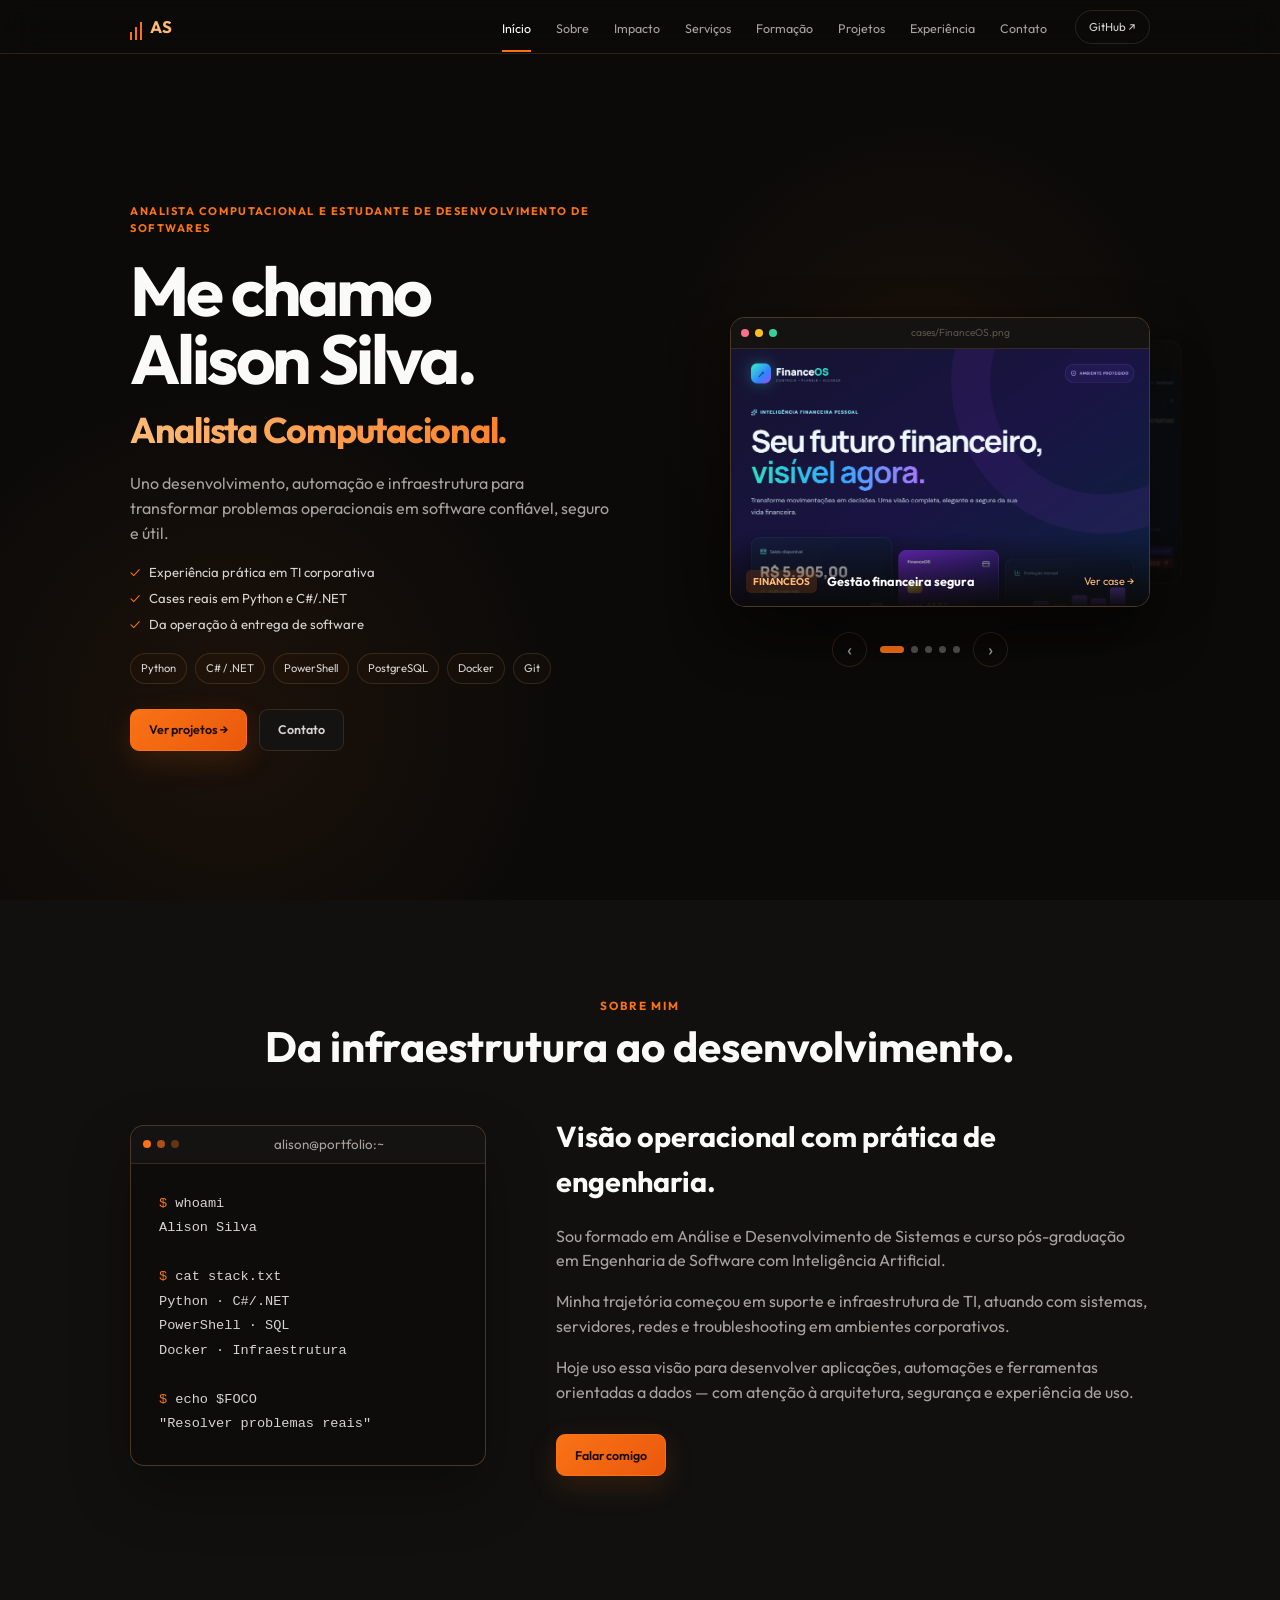
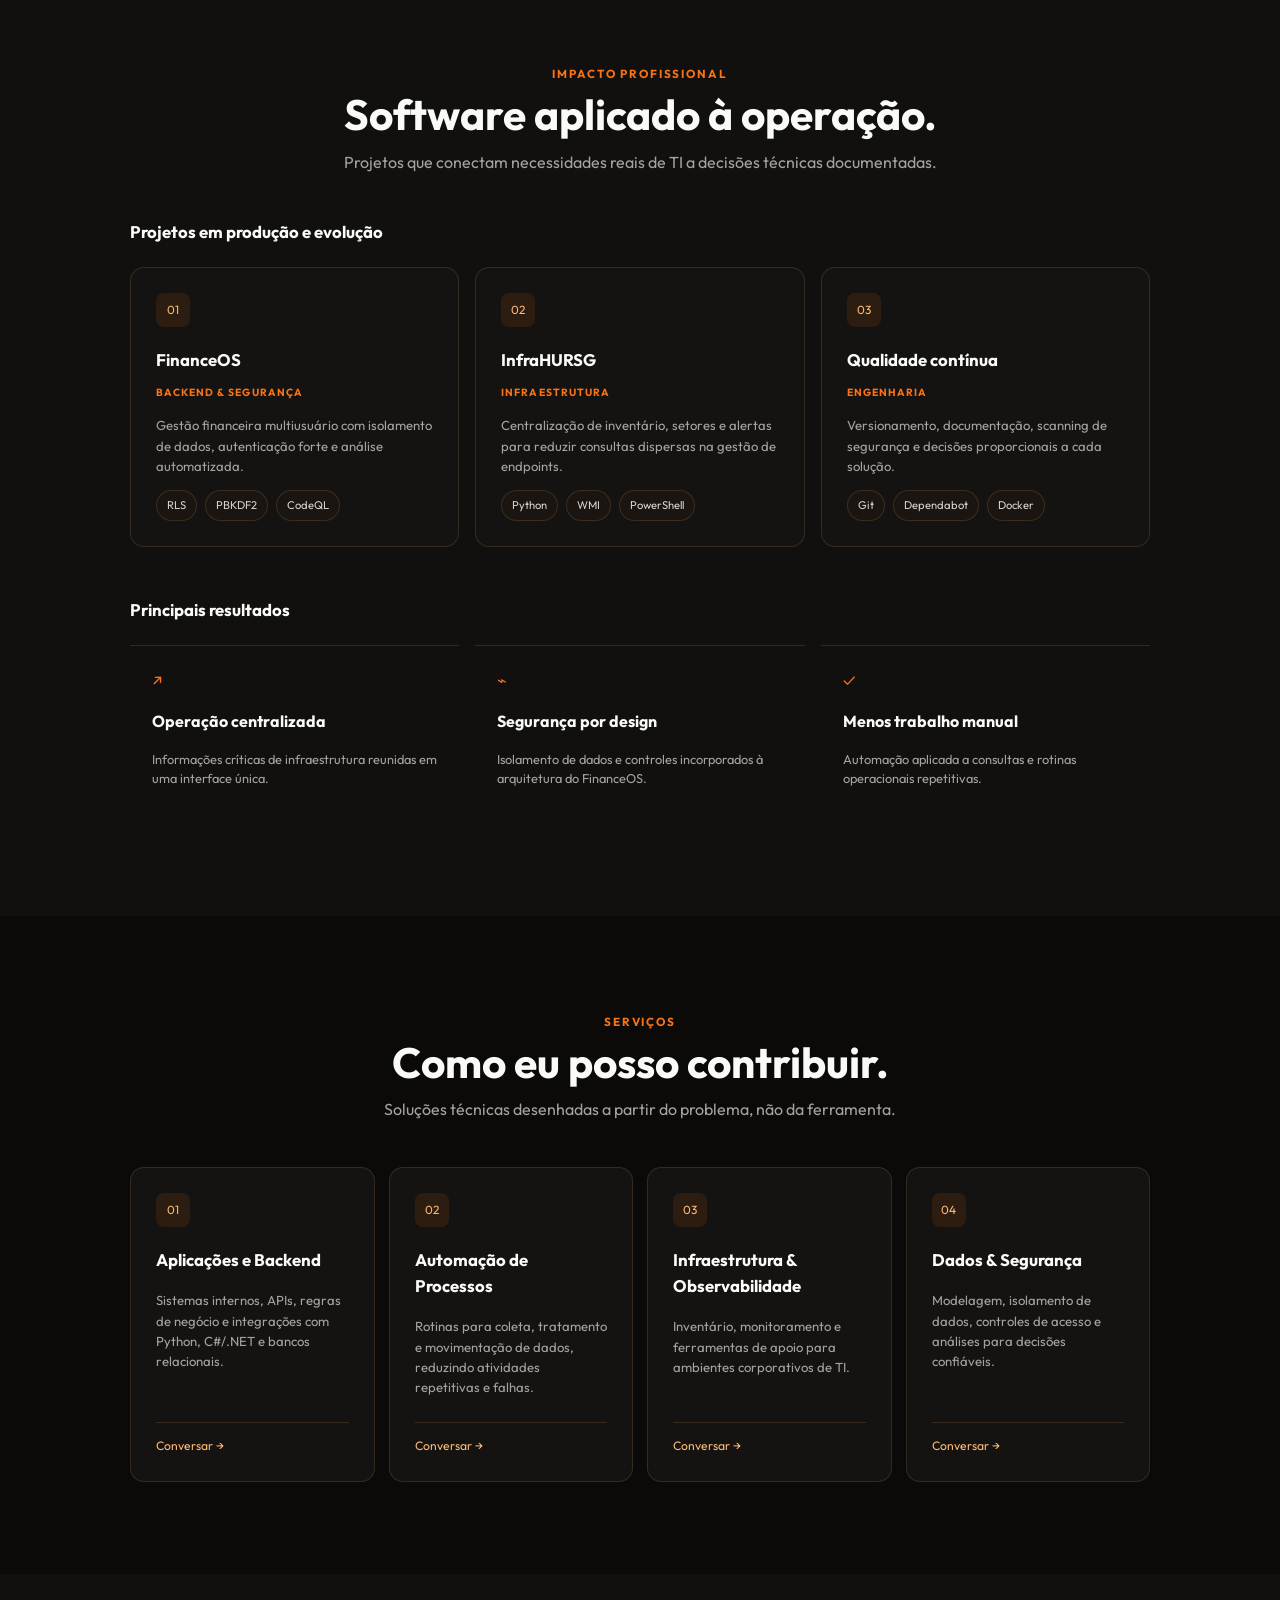
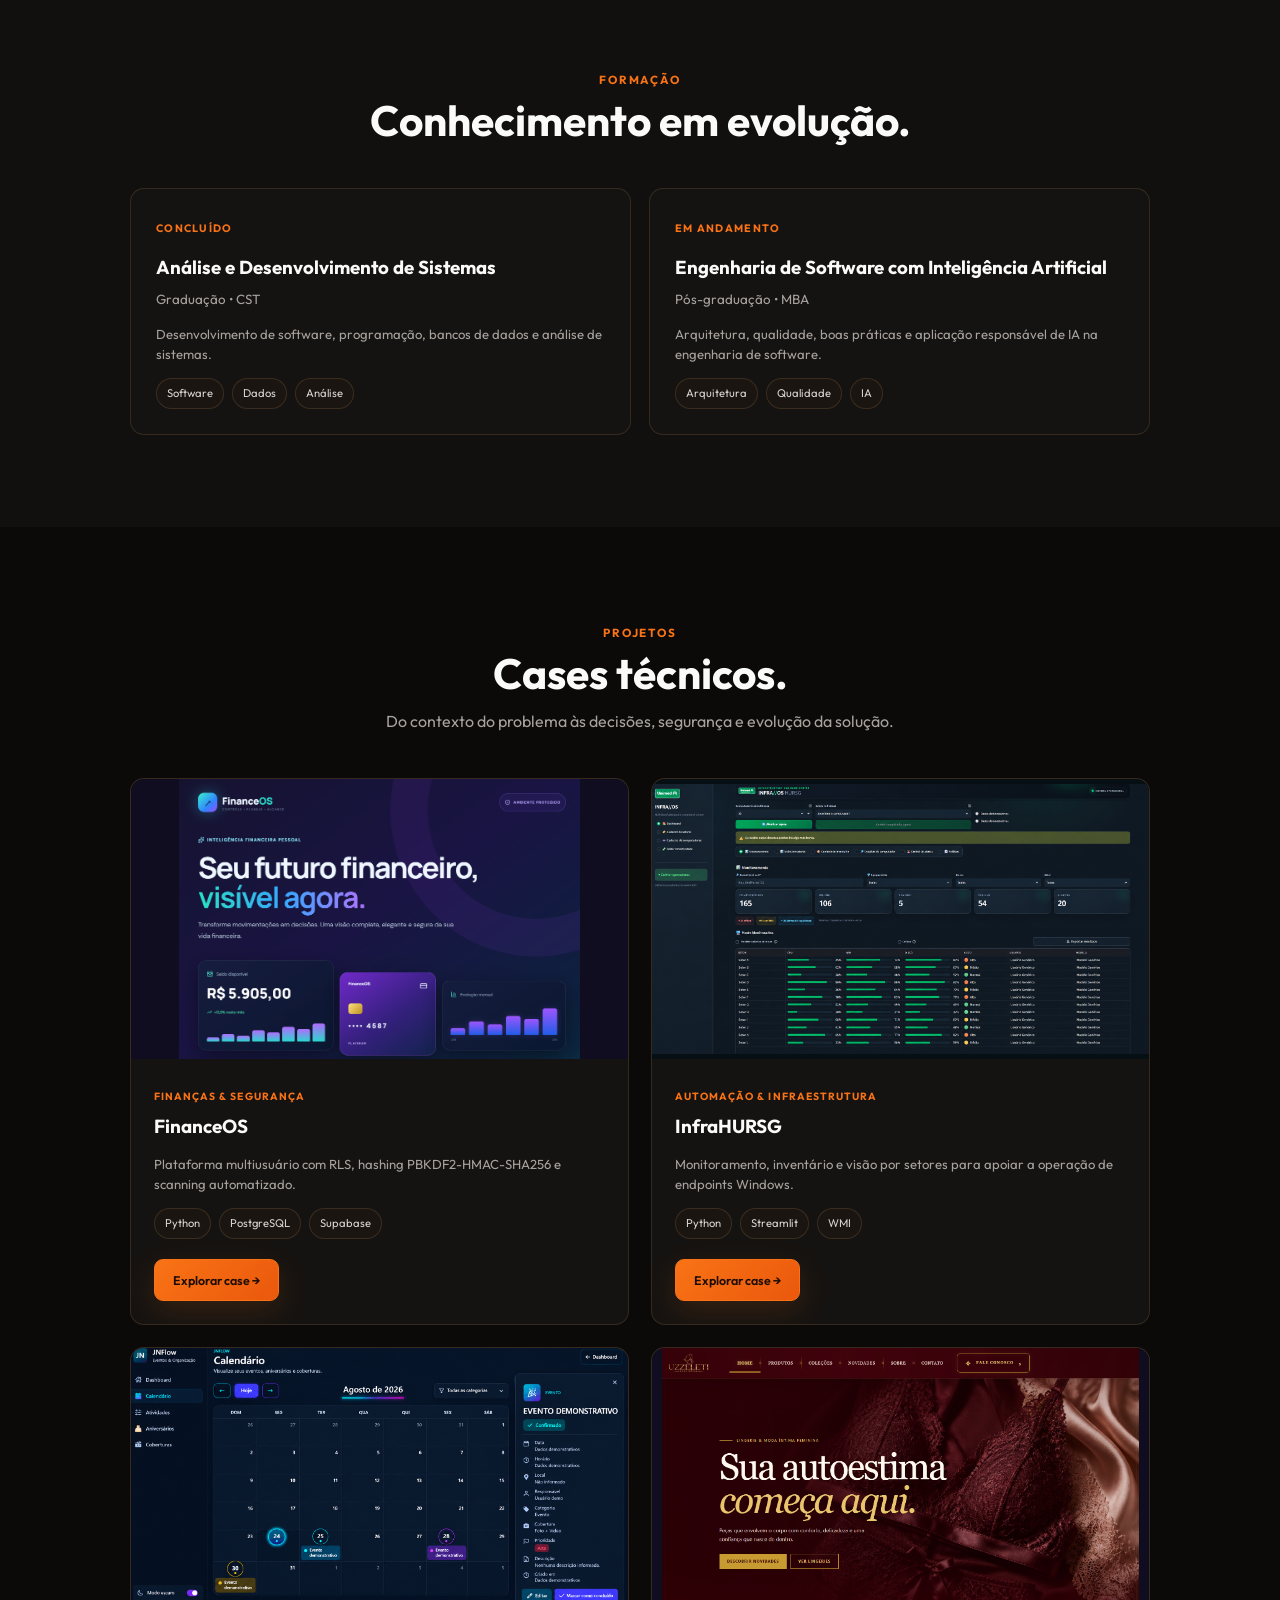
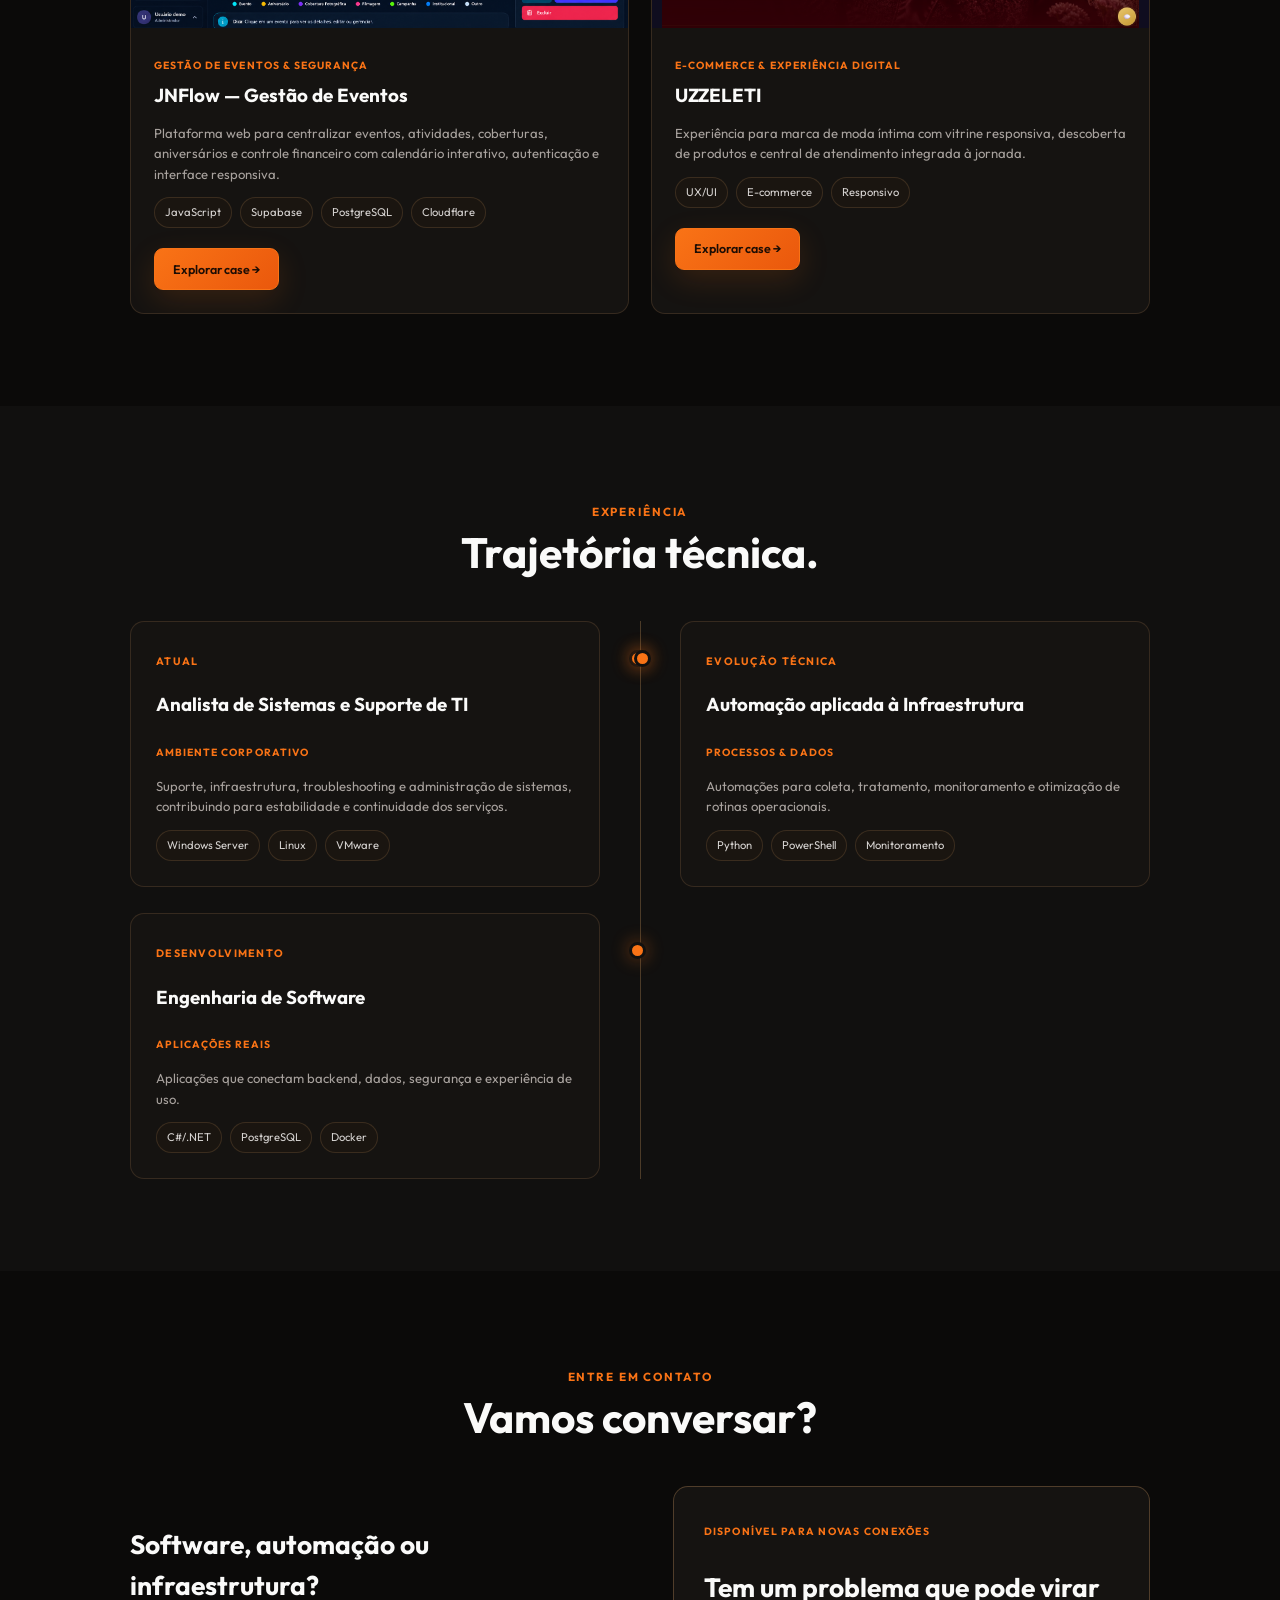
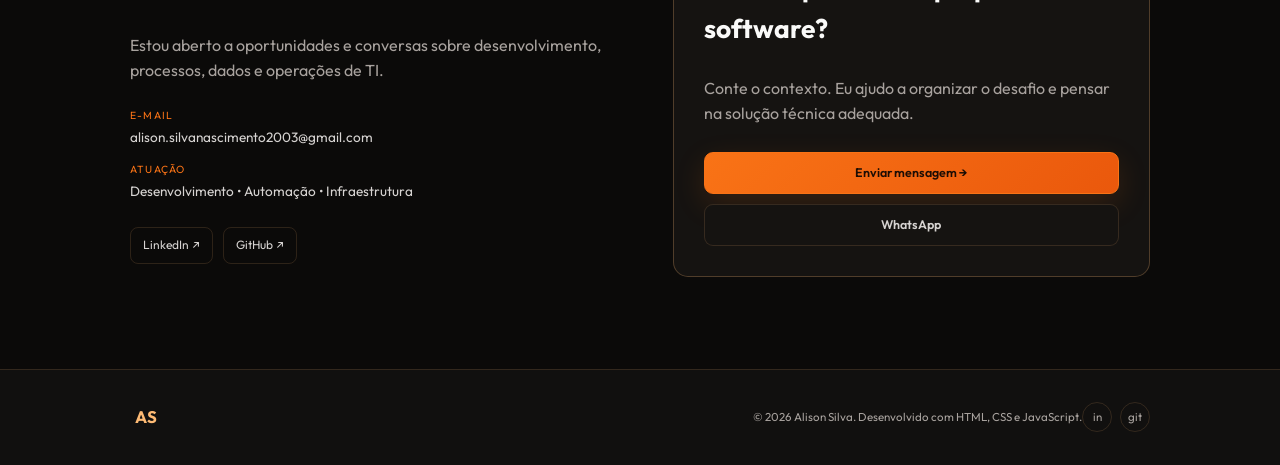
==== index.html @ 91bc93ad "Add compact mobile navigation menu" ====
<!DOCTYPE html><html lang="pt-BR"><head>
<meta charset="UTF-8"><meta name="viewport" content="width=device-width,initial-scale=1">
<title>Desenvolvedor Jr em evolução, automação e infraestrutura</title>
<meta name="description" content="Portfólio de Alison Silva: desenvolvimento com Python e C#/.NET, automação de infraestrutura, dados e segurança."><meta name="theme-color" content="#0b0a09">
<meta property="og:title" content="Desenvolvedor Jr em evolução, automação e infraestrutura"><meta property="og:description" content="Cases reais em software, automação, infraestrutura, dados e segurança."><meta property="og:type" content="website"><meta property="og:url" content="https://alison-silva-nascimento.github.io/Portifolio/">
<link rel="stylesheet" href="css/home.css?v=20260910c"></head><body>
<header class="site-header"><nav class="nav shell" aria-label="Navegação principal"><a class="brand" href="#inicio" aria-label="Início"><i></i><i></i><i></i><strong>AS</strong></a><ul class="nav-list" id="mobile-nav-menu"><li><a class="active" href="#inicio">Início</a></li><li><a href="#sobre">Sobre</a></li><li><a href="#impacto">Impacto</a></li><li><a href="#servicos">Serviços</a></li><li><a href="#formacao">Formação</a></li><li><a href="#projetos">Projetos</a></li><li><a href="#experiencia">Experiência</a></li><li><a href="#contato">Contato</a></li></ul><button class="mobile-menu-toggle" type="button" aria-label="Abrir menu" aria-expanded="false" aria-controls="mobile-nav-menu"><i></i><i></i></button><a class="nav-github" href="https://github.com/Alison-silva-nascimento" target="_blank" rel="noopener noreferrer">GitHub ↗</a></nav></header>
<main>
<section class="hero section" id="inicio"><div class="shell hero-grid"><div class="hero-copy reveal"><span class="eyebrow">ANALISTA COMPUTACIONAL E ESTUDANTE DE DESENVOLVIMENTO DE SOFTWARES</span><h1>Me chamo<br>Alison Silva.</h1><p class="hero-role"><span id="rotating-role">Analista Computacional.</span></p><p>Uno desenvolvimento, automação e infraestrutura para transformar problemas operacionais em software confiável, seguro e útil.</p><ul class="hero-facts"><li>Experiência prática em TI corporativa</li><li>Cases reais em Python e C#/.NET</li><li>Da operação à entrega de software</li></ul><div class="chips"><span>Python</span><span>C# / .NET</span><span>PowerShell</span><span>PostgreSQL</span><span>Docker</span><span>Git</span></div><div class="hero-actions"><a class="button primary" href="#projetos">Ver projetos →</a><a class="button secondary" href="#contato">Contato</a></div></div>
<div class="hero-carousel reveal" data-hero-carousel><div class="carousel-stack" aria-live="polite"><a class="showcase-card active" href="financeos.html" data-role="Analista Computacional."><span class="window-bar"><i></i><i></i><i></i><small>cases/FinanceOS.png</small></span><img src="assets/images/financeos-hero-20260825.png" alt="Dashboard do FinanceOS"><span class="showcase-caption"><b>FINANCEOS</b><strong>Gestão financeira segura</strong><em>Ver case →</em></span></a><a class="showcase-card" href="infraos.html" data-role="Automação e Infraestrutura." aria-hidden="true" tabindex="-1"><span class="window-bar"><i></i><i></i><i></i><small>cases/InfraHURSG.png</small></span><img class="infraos-overview-image" src="assets/images/infrahursg-sanitized.png" alt="Visão geral do InfraHURSG"><span class="showcase-caption"><b>INFRAHURSG</b><strong>Monitoramento e inventário</strong><em>Ver case →</em></span></a><a class="showcase-card" href="jnflow.html" data-role="Estudante de Desenvolvimento de Softwares." aria-hidden="true" tabindex="-1"><span class="window-bar"><i></i><i></i><i></i><small>cases/JNFlow.png</small></span><img class="jnflow-overview-image" src="assets/images/jnflow-calendar-sanitized.png" alt="Calendário demonstrativo e sanitizado do JNFlow"><span class="showcase-caption"><b>JNFLOW</b><strong>Gestão de eventos</strong><em>Ver case →</em></span></a><a class="showcase-card" href="uzzeleti.html" data-role="Experiência Digital." aria-hidden="true" tabindex="-1"><span class="window-bar"><i></i><i></i><i></i><small>cases/UZZELETI.png</small></span><img class="uzzeleti-overview-image" src="assets/images/uzzeleti-desktop.png" alt="Página inicial do UZZELETI"><span class="showcase-caption"><b>UZZELETI</b><strong>E-commerce e experiência de marca</strong><em>Ver case →</em></span></a><a class="showcase-card code-showcase" href="#servicos" data-role="Analista de Sistemas e Infraestrutura." aria-hidden="true" tabindex="-1"><span class="window-bar"><i></i><i></i><i></i><small>src/solucao.py</small></span><code><b>def</b> resolver(problema):<br>&nbsp;&nbsp;contexto = entender(problema)<br>&nbsp;&nbsp;solucao = construir(contexto)<br>&nbsp;&nbsp;<b>return</b> validar(solucao)</code><span class="showcase-caption"><b>MÉTODO</b><strong>Operação → Software</strong><em>Conhecer →</em></span></a></div><div class="carousel-controls"><button class="carousel-prev" type="button" aria-label="Destaque anterior">‹</button><div class="carousel-dots"><button class="active" type="button" aria-label="Mostrar FinanceOS" aria-current="true"></button><button type="button" aria-label="Mostrar InfraHURSG" aria-current="false"></button><button type="button" aria-label="Mostrar JNFlow" aria-current="false"></button><button type="button" aria-label="Mostrar UZZELETI" aria-current="false"></button><button type="button" aria-label="Mostrar método" aria-current="false"></button></div><button class="carousel-next" type="button" aria-label="Próximo destaque">›</button></div></div></div></section>

<section class="section alt" id="sobre"><div class="shell"><header class="section-title"><span>SOBRE MIM</span><h2>Da infraestrutura ao desenvolvimento.</h2></header><div class="about-grid"><div class="profile-terminal reveal"><div class="terminal-top"><i></i><i></i><i></i><small>alison@portfolio:~</small></div><pre><span>$</span> whoami
Alison Silva

<span>$</span> cat stack.txt
Python · C#/.NET
PowerShell · SQL
Docker · Infraestrutura

<span>$</span> echo $FOCO
"Resolver problemas reais"</pre></div><div class="about-copy reveal"><h3>Visão operacional com prática de engenharia.</h3><p>Sou formado em Análise e Desenvolvimento de Sistemas e curso pós-graduação em Engenharia de Software com Inteligência Artificial.</p><p>Minha trajetória começou em suporte e infraestrutura de TI, atuando com sistemas, servidores, redes e troubleshooting em ambientes corporativos.</p><p>Hoje uso essa visão para desenvolver aplicações, automações e ferramentas orientadas a dados — com atenção à arquitetura, segurança e experiência de uso.</p><a class="button primary" href="mailto:alison.silvanascimento2003@gmail.com">Falar comigo</a></div></div></div></section>

<section class="section impact" id="impacto"><div class="shell"><header class="section-title"><span>IMPACTO PROFISSIONAL</span><h2>Software aplicado à operação.</h2><p>Projetos que conectam necessidades reais de TI a decisões técnicas documentadas.</p></header><h3 class="subheading">Projetos em produção e evolução</h3><div class="impact-grid"><article class="impact-card reveal"><i>01</i><h3>FinanceOS</h3><b>BACKEND &amp; SEGURANÇA</b><p>Gestão financeira multiusuário com isolamento de dados, autenticação forte e análise automatizada.</p><div class="chips"><span>RLS</span><span>PBKDF2</span><span>CodeQL</span></div></article><article class="impact-card reveal"><i>02</i><h3>InfraHURSG</h3><b>INFRAESTRUTURA</b><p>Centralização de inventário, setores e alertas para reduzir consultas dispersas na gestão de endpoints.</p><div class="chips"><span>Python</span><span>WMI</span><span>PowerShell</span></div></article><article class="impact-card reveal"><i>03</i><h3>Qualidade contínua</h3><b>ENGENHARIA</b><p>Versionamento, documentação, scanning de segurança e decisões proporcionais a cada solução.</p><div class="chips"><span>Git</span><span>Dependabot</span><span>Docker</span></div></article></div><h3 class="subheading results-title">Principais resultados</h3><div class="results-grid"><article><i>↗</i><h3>Operação centralizada</h3><p>Informações críticas de infraestrutura reunidas em uma interface única.</p></article><article><i>⌁</i><h3>Segurança por design</h3><p>Isolamento de dados e controles incorporados à arquitetura do FinanceOS.</p></article><article><i>✓</i><h3>Menos trabalho manual</h3><p>Automação aplicada a consultas e rotinas operacionais repetitivas.</p></article></div></div></section>

<section class="section" id="servicos"><div class="shell"><header class="section-title"><span>SERVIÇOS</span><h2>Como eu posso contribuir.</h2><p>Soluções técnicas desenhadas a partir do problema, não da ferramenta.</p></header><div class="services-grid"><article class="service-card reveal"><i>01</i><h3>Aplicações e Backend</h3><p>Sistemas internos, APIs, regras de negócio e integrações com Python, C#/.NET e bancos relacionais.</p><a href="#contato">Conversar →</a></article><article class="service-card reveal"><i>02</i><h3>Automação de Processos</h3><p>Rotinas para coleta, tratamento e movimentação de dados, reduzindo atividades repetitivas e falhas.</p><a href="#contato">Conversar →</a></article><article class="service-card reveal"><i>03</i><h3>Infraestrutura &amp; Observabilidade</h3><p>Inventário, monitoramento e ferramentas de apoio para ambientes corporativos de TI.</p><a href="#contato">Conversar →</a></article><article class="service-card reveal"><i>04</i><h3>Dados &amp; Segurança</h3><p>Modelagem, isolamento de dados, controles de acesso e análises para decisões confiáveis.</p><a href="#contato">Conversar →</a></article></div></div></section>

<section class="section alt" id="formacao"><div class="shell"><header class="section-title"><span>FORMAÇÃO</span><h2>Conhecimento em evolução.</h2></header><div class="education-grid"><article class="education-card reveal"><span>CONCLUÍDO</span><h3>Análise e Desenvolvimento de Sistemas</h3><small>Graduação • CST</small><p>Desenvolvimento de software, programação, bancos de dados e análise de sistemas.</p><div class="chips"><span>Software</span><span>Dados</span><span>Análise</span></div></article><article class="education-card reveal"><span>EM ANDAMENTO</span><h3>Engenharia de Software com Inteligência Artificial</h3><small>Pós-graduação • MBA</small><p>Arquitetura, qualidade, boas práticas e aplicação responsável de IA na engenharia de software.</p><div class="chips"><span>Arquitetura</span><span>Qualidade</span><span>IA</span></div></article></div></div></section>

<section class="section" id="projetos"><div class="shell"><header class="section-title"><span>PROJETOS</span><h2>Cases técnicos.</h2><p>Do contexto do problema às decisões, segurança e evolução da solução.</p></header><div class="projects-grid"><article class="project-card reveal"><a href="financeos.html"><img src="assets/images/financeos-hero-20260825.png" alt="Dashboard do FinanceOS"></a><div><b>FINANÇAS &amp; SEGURANÇA</b><h3>FinanceOS</h3><p>Plataforma multiusuário com RLS, hashing PBKDF2-HMAC-SHA256 e scanning automatizado.</p><div class="chips"><span>Python</span><span>PostgreSQL</span><span>Supabase</span></div><a class="button primary" href="financeos.html">Explorar case →</a></div></article><article class="project-card reveal"><a href="infraos.html"><img class="infraos-overview-image" src="assets/images/infrahursg-sanitized.png" alt="Visão geral do InfraHURSG"></a><div><b>AUTOMAÇÃO &amp; INFRAESTRUTURA</b><h3>InfraHURSG</h3><p>Monitoramento, inventário e visão por setores para apoiar a operação de endpoints Windows.</p><div class="chips"><span>Python</span><span>Streamlit</span><span>WMI</span></div><a class="button primary" href="infraos.html">Explorar case →</a></div></article><article class="project-card project-card-featured reveal"><a href="jnflow.html"><img src="assets/images/jnflow-calendar-sanitized.png" alt="Calendário demonstrativo e sanitizado do JNFlow"></a><div><b>GESTÃO DE EVENTOS &amp; SEGURANÇA</b><h3>JNFlow — Gestão de Eventos</h3><p>Plataforma web para centralizar eventos, atividades, coberturas, aniversários e controle financeiro com calendário interativo, autenticação e interface responsiva.</p><div class="chips"><span>JavaScript</span><span>Supabase</span><span>PostgreSQL</span><span>Cloudflare</span></div><a class="button primary" href="jnflow.html">Explorar case →</a></div></article><article class="project-card reveal"><a href="uzzeleti.html"><img class="uzzeleti-overview-image" src="assets/images/uzzeleti-desktop.png" alt="Página inicial do UZZELETI"></a><div><b>E-COMMERCE &amp; EXPERIÊNCIA DIGITAL</b><h3>UZZELETI</h3><p>Experiência para marca de moda íntima com vitrine responsiva, descoberta de produtos e central de atendimento integrada à jornada.</p><div class="chips"><span>UX/UI</span><span>E-commerce</span><span>Responsivo</span></div><a class="button primary" href="uzzeleti.html">Explorar case →</a></div></article></div></div></section>

<section class="section alt" id="experiencia"><div class="shell"><header class="section-title"><span>EXPERIÊNCIA</span><h2>Trajetória técnica.</h2></header><div class="timeline"><article class="timeline-card reveal"><span>ATUAL</span><h3>Analista de Sistemas e Suporte de TI</h3><b>AMBIENTE CORPORATIVO</b><p>Suporte, infraestrutura, troubleshooting e administração de sistemas, contribuindo para estabilidade e continuidade dos serviços.</p><div class="chips"><span>Windows Server</span><span>Linux</span><span>VMware</span></div></article><article class="timeline-card reveal"><span>EVOLUÇÃO TÉCNICA</span><h3>Automação aplicada à Infraestrutura</h3><b>PROCESSOS &amp; DADOS</b><p>Automações para coleta, tratamento, monitoramento e otimização de rotinas operacionais.</p><div class="chips"><span>Python</span><span>PowerShell</span><span>Monitoramento</span></div></article><article class="timeline-card reveal"><span>DESENVOLVIMENTO</span><h3>Engenharia de Software</h3><b>APLICAÇÕES REAIS</b><p>Aplicações que conectam backend, dados, segurança e experiência de uso.</p><div class="chips"><span>C#/.NET</span><span>PostgreSQL</span><span>Docker</span></div></article></div></div></section>

<section class="section contact" id="contato"><div class="shell"><header class="section-title"><span>ENTRE EM CONTATO</span><h2>Vamos conversar?</h2></header><div class="contact-grid"><div class="contact-copy reveal"><h3>Software, automação ou infraestrutura?</h3><p>Estou aberto a oportunidades e conversas sobre desenvolvimento, processos, dados e operações de TI.</p><dl><dt>E-MAIL</dt><dd>alison.silvanascimento2003@gmail.com</dd><dt>ATUAÇÃO</dt><dd>Desenvolvimento • Automação • Infraestrutura</dd></dl><div class="contact-social"><a href="https://www.linkedin.com/in/alison-s-nascimentoti/" target="_blank" rel="noopener noreferrer">LinkedIn ↗</a><a href="https://github.com/Alison-silva-nascimento" target="_blank" rel="noopener noreferrer">GitHub ↗</a></div></div><div class="contact-panel reveal"><span>DISPONÍVEL PARA NOVAS CONEXÕES</span><h3>Tem um problema que pode virar software?</h3><p>Conte o contexto. Eu ajudo a organizar o desafio e pensar na solução técnica adequada.</p><a class="button primary wide" href="mailto:alison.silvanascimento2003@gmail.com?subject=Contato pelo portfólio">Enviar mensagem →</a><a class="button secondary wide" href="https://wa.me/5564992834474" target="_blank" rel="noopener noreferrer">WhatsApp</a></div></div></div></section>
</main><footer><div class="shell footer-inner"><a class="brand" href="#inicio"><strong>AS</strong></a><p>© 2026 Alison Silva. Desenvolvido com HTML, CSS e JavaScript.</p><div><a href="https://www.linkedin.com/in/alison-s-nascimentoti/">in</a><a href="https://github.com/Alison-silva-nascimento">git</a></div></div></footer><script src="jsmain.js?v=20260825b" defer></script></body></html>
---- css/home.css ----
@import url('https://fonts.googleapis.com/css2?family=Outfit:wght@400;500;600;700;800&display=swap');
:root{--bg:#0b0a09;--alt:#11100f;--panel:#151311;--panel2:#1b1714;--text:#fafaf9;--muted:#a8a29e;--soft:#d6d3d1;--orange:#f97316;--orange2:#fdba74;--line:rgba(253,186,116,.14);--line2:rgba(253,186,116,.25)}*{box-sizing:border-box}html{scroll-behavior:smooth;scroll-padding-top:70px}body{margin:0;background:var(--bg);color:var(--text);font-family:Outfit,system-ui,sans-serif;line-height:1.55}a{color:inherit;text-decoration:none}button{font:inherit}.shell{width:min(1020px,calc(100% - 40px));margin:auto}.site-header{position:sticky;z-index:50;top:0;height:54px;border-bottom:1px solid var(--line);background:rgba(11,10,9,.9);backdrop-filter:blur(16px)}.nav{display:flex;height:54px;align-items:center;gap:28px}.brand{display:flex;align-items:end;gap:3px;margin-right:auto}.brand i{display:block;width:2px;background:var(--orange)}.brand i:nth-child(1){height:8px}.brand i:nth-child(2){height:13px}.brand i:nth-child(3){height:18px}.brand strong{margin-left:5px;color:var(--orange2);font-size:1.05rem}.nav-list{display:flex;gap:25px;margin:0;padding:0;list-style:none}.nav-list a{position:relative;color:var(--muted);font-size:.78rem}.nav-list a:hover,.nav-list a.active{color:var(--text)}.nav-list a::after{content:"";position:absolute;right:0;bottom:-16px;left:0;height:2px;transform:scaleX(0);background:var(--orange);transition:.2s}.nav-list a:hover::after,.nav-list a.active::after{transform:scaleX(1)}.nav-github{padding:7px 13px;border:1px solid var(--line);border-radius:999px;color:var(--soft);font-size:.72rem}.section{padding:92px 0}.alt,.impact{background:var(--alt)}.section-title{margin:0 auto 45px;text-align:center}.section-title>span{color:var(--orange);font-size:.73rem;font-weight:700;letter-spacing:.16em}.section-title h2{margin:8px 0 6px;font-size:clamp(2rem,4vw,2.65rem);line-height:1.05}.section-title p{max-width:610px;margin:12px auto 0;color:var(--muted)}
.hero{display:flex;min-height:calc(100vh - 54px);align-items:center;padding:70px 0;background:radial-gradient(circle at 18% 78%,rgba(249,115,22,.07),transparent 28%),radial-gradient(circle at 72% 38%,rgba(249,115,22,.06),transparent 26%)}.hero-grid{display:grid;grid-template-columns:1fr .95fr;gap:75px;align-items:center}.eyebrow{display:block;margin-bottom:20px;color:var(--orange);font-size:.69rem;font-weight:700;letter-spacing:.14em}.hero h1{margin:0;font-size:clamp(3rem,5.4vw,4.8rem);line-height:.98;letter-spacing:-.045em}.hero h1 span{display:block;min-height:1em;background:linear-gradient(90deg,var(--orange2),var(--orange));-webkit-background-clip:text;background-clip:text;color:transparent}.hero-copy>p{max-width:535px;margin:22px 0 16px;color:var(--muted);font-size:1rem}.hero-facts{display:grid;gap:6px;margin:0 0 18px;padding:0;list-style:none;color:var(--soft);font-size:.82rem}.hero-facts li::before{content:"✓";margin-right:9px;color:var(--orange)}.chips{display:flex;flex-wrap:wrap;gap:8px}.chips span{padding:6px 10px;border:1px solid var(--line);border-radius:999px;background:rgba(249,115,22,.025);color:var(--soft);font-size:.7rem}.hero-actions{display:flex;gap:12px;margin-top:25px}.button{display:inline-flex;min-height:42px;align-items:center;justify-content:center;padding:0 18px;border:1px solid var(--line);border-radius:9px;font-size:.78rem;font-weight:600}.button.primary{border-color:var(--orange);background:linear-gradient(135deg,var(--orange),#ea580c);color:#1d0d04;box-shadow:0 10px 30px rgba(249,115,22,.15)}.button.secondary{background:var(--panel);color:var(--soft)}.button.wide{width:100%;margin-top:10px}.hero-carousel{position:relative}.carousel-stack{position:relative;height:335px;perspective:1000px}.showcase-card{position:absolute;inset:30px 0 15px 40px;display:block;overflow:hidden;border:1px solid var(--line2);border-radius:15px;background:#0f0d0c;box-shadow:0 25px 60px rgba(0,0,0,.48);opacity:0;transform:translateX(35px) scale(.92);pointer-events:none;transition:.45s}.showcase-card.active{z-index:3;opacity:1;transform:none;pointer-events:auto}.showcase-card:nth-child(2):not(.active){z-index:2;opacity:.35;transform:translateX(-25px) scale(.88)}.showcase-card:nth-child(3):not(.active){z-index:1;opacity:.18;transform:translateX(65px) scale(.84)}.window-bar{display:flex;height:31px;align-items:center;gap:6px;padding:0 10px;border-bottom:1px solid var(--line);background:#151311}.window-bar i{width:8px;height:8px;border-radius:50%;background:#fb7185}.window-bar i:nth-child(2){background:#fbbf24}.window-bar i:nth-child(3){background:#34d399}.window-bar small{margin:auto;color:#57534e;font-size:.64rem}.showcase-card img{width:100%;height:calc(100% - 31px);object-fit:cover;object-position:top}.showcase-caption{position:absolute;right:0;bottom:0;left:0;display:flex;align-items:center;gap:10px;padding:35px 15px 13px;background:linear-gradient(transparent,rgba(11,10,9,.97))}.showcase-caption b{padding:4px 7px;border-radius:5px;background:rgba(249,115,22,.16);color:var(--orange2);font-size:.62rem}.showcase-caption strong{overflow:hidden;white-space:nowrap;text-overflow:ellipsis;font-size:.79rem}.showcase-caption em{margin-left:auto;color:var(--orange2);font-size:.68rem;font-style:normal}.code-showcase{display:flex;align-items:center;padding:65px 28px 50px;background:linear-gradient(rgba(249,115,22,.035) 1px,transparent 1px),linear-gradient(90deg,rgba(249,115,22,.035) 1px,transparent 1px),#100d0c;background-size:28px 28px}.code-showcase .window-bar{position:absolute;top:0;right:0;left:0}.code-showcase code{color:var(--soft);font-size:.78rem;line-height:2}.code-showcase code b{color:var(--orange)}.carousel-controls{display:flex;align-items:center;justify-content:center;gap:13px;margin-top:10px}.carousel-controls button{border:0;color:var(--muted);background:transparent;cursor:pointer}.carousel-prev,.carousel-next{width:35px;height:35px;border:1px solid var(--line)!important;border-radius:50%;font-size:1.2rem}.carousel-dots{display:flex;gap:7px}.carousel-dots button{width:7px;height:7px;padding:0;border-radius:10px;background:#57534e}.carousel-dots button.active{width:24px;background:var(--orange)}
.about-grid{display:grid;grid-template-columns:.75fr 1.25fr;gap:70px;align-items:center}.profile-terminal{overflow:hidden;border:1px solid var(--line2);border-radius:14px;background:#0d0c0b;box-shadow:0 25px 60px rgba(0,0,0,.3)}.terminal-top{display:flex;height:38px;align-items:center;gap:6px;padding:0 12px;border-bottom:1px solid var(--line);background:var(--panel)}.terminal-top i{width:8px;height:8px;border-radius:50%;background:var(--orange)}.terminal-top i:nth-child(2){opacity:.65}.terminal-top i:nth-child(3){opacity:.35}.terminal-top small{margin:auto;color:var(--muted)}.profile-terminal pre{margin:0;padding:28px;color:var(--soft);font:500 .85rem/1.8 monospace;white-space:pre-wrap}.profile-terminal pre span{color:var(--orange)}.about-copy h3{margin:0 0 20px;font-size:1.8rem}.about-copy p{color:var(--muted)}.about-copy .button{margin-top:14px}.subheading{margin:0 0 22px;font-size:1.05rem}.impact-grid{display:grid;grid-template-columns:repeat(3,1fr);gap:16px}.impact-card,.service-card,.education-card,.timeline-card{padding:25px;border:1px solid var(--line);border-radius:14px;background:var(--panel)}.impact-card i,.service-card i{display:grid;width:34px;height:34px;place-items:center;margin-bottom:20px;border-radius:8px;background:rgba(249,115,22,.1);color:var(--orange2);font-size:.74rem;font-style:normal}.impact-card h3,.service-card h3{margin:0 0 4px;font-size:1.05rem}.impact-card>b,.project-card b,.timeline-card>b{color:var(--orange);font-size:.65rem;letter-spacing:.1em}.impact-card p,.service-card p,.education-card p,.timeline-card p{color:var(--muted);font-size:.82rem}.results-title{margin-top:50px}.results-grid{display:grid;grid-template-columns:repeat(3,1fr);gap:16px}.results-grid article{padding:22px;border-top:1px solid var(--line)}.results-grid i{color:var(--orange);font-style:normal}.results-grid h3{font-size:1rem}.results-grid p{color:var(--muted);font-size:.8rem}.services-grid{display:grid;grid-template-columns:repeat(4,1fr);gap:14px}.service-card{display:flex;min-height:315px;flex-direction:column}.service-card a{margin-top:auto;padding-top:14px;border-top:1px solid var(--line);color:var(--orange2);font-size:.76rem}.education-grid{display:grid;grid-template-columns:repeat(2,1fr);gap:18px}.education-card>span,.timeline-card>span{color:var(--orange);font-size:.67rem;font-weight:700;letter-spacing:.12em}.education-card h3{margin:14px 0 4px}.education-card small{color:var(--muted)}.projects-grid{display:grid;grid-template-columns:repeat(2,1fr);gap:22px}.project-card{overflow:hidden;border:1px solid var(--line);border-radius:14px;background:var(--panel)}.project-card>a:first-child{display:block;overflow:hidden;aspect-ratio:16/9}.project-card img{width:100%;height:100%;object-fit:cover;object-position:top;transition:.35s}.project-card:hover img{transform:scale(1.025)}.project-card>div{padding:23px}.project-card h3{margin:5px 0;font-size:1.35rem}.project-card p{color:var(--muted);font-size:.82rem}.project-card .button{margin-top:20px}.timeline{position:relative;display:grid;grid-template-columns:1fr 1fr;gap:26px 80px}.timeline::before{content:"";position:absolute;top:0;bottom:0;left:50%;width:1px;background:var(--line2)}.timeline-card{position:relative}.timeline-card::after{content:"";position:absolute;top:28px;width:11px;height:11px;border:3px solid var(--alt);border-radius:50%;background:var(--orange);box-shadow:0 0 18px rgba(249,115,22,.45)}.timeline-card:nth-child(odd){grid-column:1}.timeline-card:nth-child(even){grid-column:2}.timeline-card:nth-child(odd)::after{right:-47px}.timeline-card:nth-child(even)::after{left:-47px}.contact-grid{display:grid;grid-template-columns:1fr 1fr;gap:65px;align-items:center}.contact-copy h3,.contact-panel h3{font-size:1.65rem}.contact-copy p,.contact-panel p{color:var(--muted)}dl{margin:25px 0}dt{margin-top:14px;color:var(--orange);font-size:.65rem;letter-spacing:.12em}dd{margin:3px 0;color:var(--soft);font-size:.85rem}.contact-social{display:flex;gap:10px}.contact-social a{padding:8px 12px;border:1px solid var(--line);border-radius:8px;color:var(--soft);font-size:.75rem}.contact-panel{padding:30px;border:1px solid var(--line2);border-radius:15px;background:var(--panel)}.contact-panel>span{color:var(--orange);font-size:.65rem;font-weight:700;letter-spacing:.12em}footer{padding:27px 0;border-top:1px solid var(--line);background:var(--alt)}.footer-inner{display:flex;align-items:center;justify-content:space-between;color:var(--muted);font-size:.72rem}.footer-inner>div{display:flex;gap:8px}.footer-inner>div a{display:grid;width:30px;height:30px;place-items:center;border:1px solid var(--line);border-radius:50%}.reveal{opacity:0;transform:translateY(18px);transition:opacity .55s,transform .55s}.reveal.visible{opacity:1;transform:none}
@media(max-width:900px){.nav-list{max-width:65vw;gap:18px;overflow:auto}.nav-github{display:none}.hero{min-height:auto}.hero-grid,.about-grid,.contact-grid{grid-template-columns:1fr}.hero-carousel{width:min(620px,100%)}.impact-grid,.results-grid{grid-template-columns:1fr 1fr}.services-grid{grid-template-columns:1fr 1fr}.hero-grid{gap:45px}.carousel-stack{height:390px}}
@media(max-width:600px){.shell{width:min(100% - 32px,1020px)}.site-header,.nav{height:58px}.nav-list li:not(:first-child):not(:nth-child(6)){display:none}.nav-list{max-width:none;margin-left:auto}.nav-list a::after{bottom:-18px}.section{padding:72px 0}.hero{padding-top:52px}.hero h1{font-size:clamp(2.7rem,12.7vw,4rem)}.hero-grid{gap:35px}.hero-actions .button{flex:1}.carousel-stack{height:270px}.showcase-card{inset:18px 0 10px 18px}.showcase-caption{padding:30px 10px 10px}.showcase-caption em{display:none}.impact-grid,.results-grid,.services-grid,.education-grid,.projects-grid{grid-template-columns:1fr}.service-card{min-height:0}.timeline{grid-template-columns:1fr;padding-left:20px}.timeline::before{left:4px}.timeline-card:nth-child(n){grid-column:1}.timeline-card:nth-child(n)::after{right:auto;left:-28px}.contact-grid{gap:30px}.footer-inner{flex-direction:column;gap:16px;text-align:center}}
@media(prefers-reduced-motion:reduce){html{scroll-behavior:auto}.reveal{opacity:1;transform:none;transition:none}.showcase-card{transition:none}}
.project-card img{object-fit:contain;object-position:center;background:#0f0d1f}
@media (min-width:601px) and (max-width:900px){.nav-list{scrollbar-width:none}.nav-list::-webkit-scrollbar{display:none}}
.project-card-featured{grid-column:1 / -1;display:grid;grid-template-columns:minmax(0,1.15fr) minmax(300px,.85fr);align-items:stretch}.project-card-featured>a:first-child{aspect-ratio:auto;min-height:360px}.project-card-featured>div{display:flex;flex-direction:column;justify-content:center}.project-card-featured img{object-fit:contain;background:#0b0a09}@media(max-width:600px){.project-card-featured{display:block}.project-card-featured>a:first-child{min-height:0;aspect-ratio:16/10}}
.projects-grid{grid-template-columns:repeat(3,minmax(0,1fr))}.project-card-featured{display:block;grid-column:auto}.project-card-featured>a:first-child{min-height:0;aspect-ratio:16/9}.project-card-featured>div{display:block}.project-card-featured img{object-fit:cover}.project-card h3{font-size:1.18rem}@media(max-width:900px){.projects-grid{grid-template-columns:repeat(2,minmax(0,1fr))}}@media(max-width:600px){.projects-grid{grid-template-columns:1fr}}
.showcase-card img.infraos-overview-image,.project-card img.infraos-overview-image,.showcase-card img.jnflow-overview-image{object-fit:contain;object-position:center;background:#061014}
.hero-copy>.hero-role{margin:18px 0 8px;font-size:clamp(1.5rem,2.8vw,2.25rem);font-weight:700;line-height:1.08;letter-spacing:-.035em}.hero-role span{display:block;background:linear-gradient(90deg,var(--orange2),var(--orange));-webkit-background-clip:text;background-clip:text;color:transparent}
.showcase-card img.uzzeleti-overview-image{object-fit:contain;object-position:center;background:#300006}@media(min-width:901px){.projects-grid{grid-template-columns:repeat(2,minmax(0,1fr))}}
.mobile-menu-toggle{display:none}
/* Auditoria mobile: densidade, legibilidade e alvos de toque sem alterar o desktop. */
@media(max-width:600px){
html,body{overflow-x:hidden}.site-header,.nav{height:56px}.nav{position:relative;gap:12px}.mobile-menu-toggle{display:grid;place-content:center;gap:5px;width:42px;height:42px;padding:0;border:1px solid var(--line);border-radius:8px;background:var(--panel);cursor:pointer}.mobile-menu-toggle i{display:block;width:17px;height:2px;border-radius:2px;background:var(--orange2)}.nav-list{position:absolute;top:calc(100% + 8px);right:0;left:0;display:none;flex-direction:column;gap:0;max-width:none;margin:0;padding:8px;overflow:visible;border:1px solid var(--line2);border-radius:10px;background:rgba(11,10,9,.98);box-shadow:0 18px 36px rgba(0,0,0,.32)}.nav-list.mobile-open{display:flex}.nav-list li:not(:first-child):not(:nth-child(6)){display:block}.nav-list a{display:block;padding:11px 12px;font-size:.85rem}.nav-list a::after{display:none}.nav-github{display:none}.section{padding:64px 0}.section-title{margin-bottom:32px}.hero{padding:40px 0 56px}.hero-grid{gap:28px}.eyebrow{margin-bottom:14px;font-size:.65rem;letter-spacing:.12em}.hero h1{font-size:clamp(2.55rem,11vw,3.35rem);line-height:1}.hero-copy>.hero-role{margin:14px 0 8px;font-size:clamp(1.35rem,6.5vw,1.75rem)}.hero-copy>p{margin:18px 0 14px;font-size:.95rem;line-height:1.6}.hero-facts{gap:8px;margin-bottom:16px;font-size:.86rem}.chips{gap:7px}.chips span{padding:7px 10px;font-size:.74rem;line-height:1.2}.hero-actions{gap:10px;margin-top:20px}.button{min-height:46px;padding:0 14px;font-size:.82rem}.carousel-stack{height:250px}.showcase-card{inset:14px 0 8px}.showcase-caption{gap:8px;padding:28px 11px 11px}.showcase-caption strong{font-size:.76rem}.carousel-controls{margin-top:8px}.impact-card,.service-card,.education-card,.timeline-card{padding:20px}.project-card>div{padding:20px}.project-card p,.impact-card p,.service-card p,.education-card p,.timeline-card p{font-size:.88rem}.contact-panel{padding:22px}
}
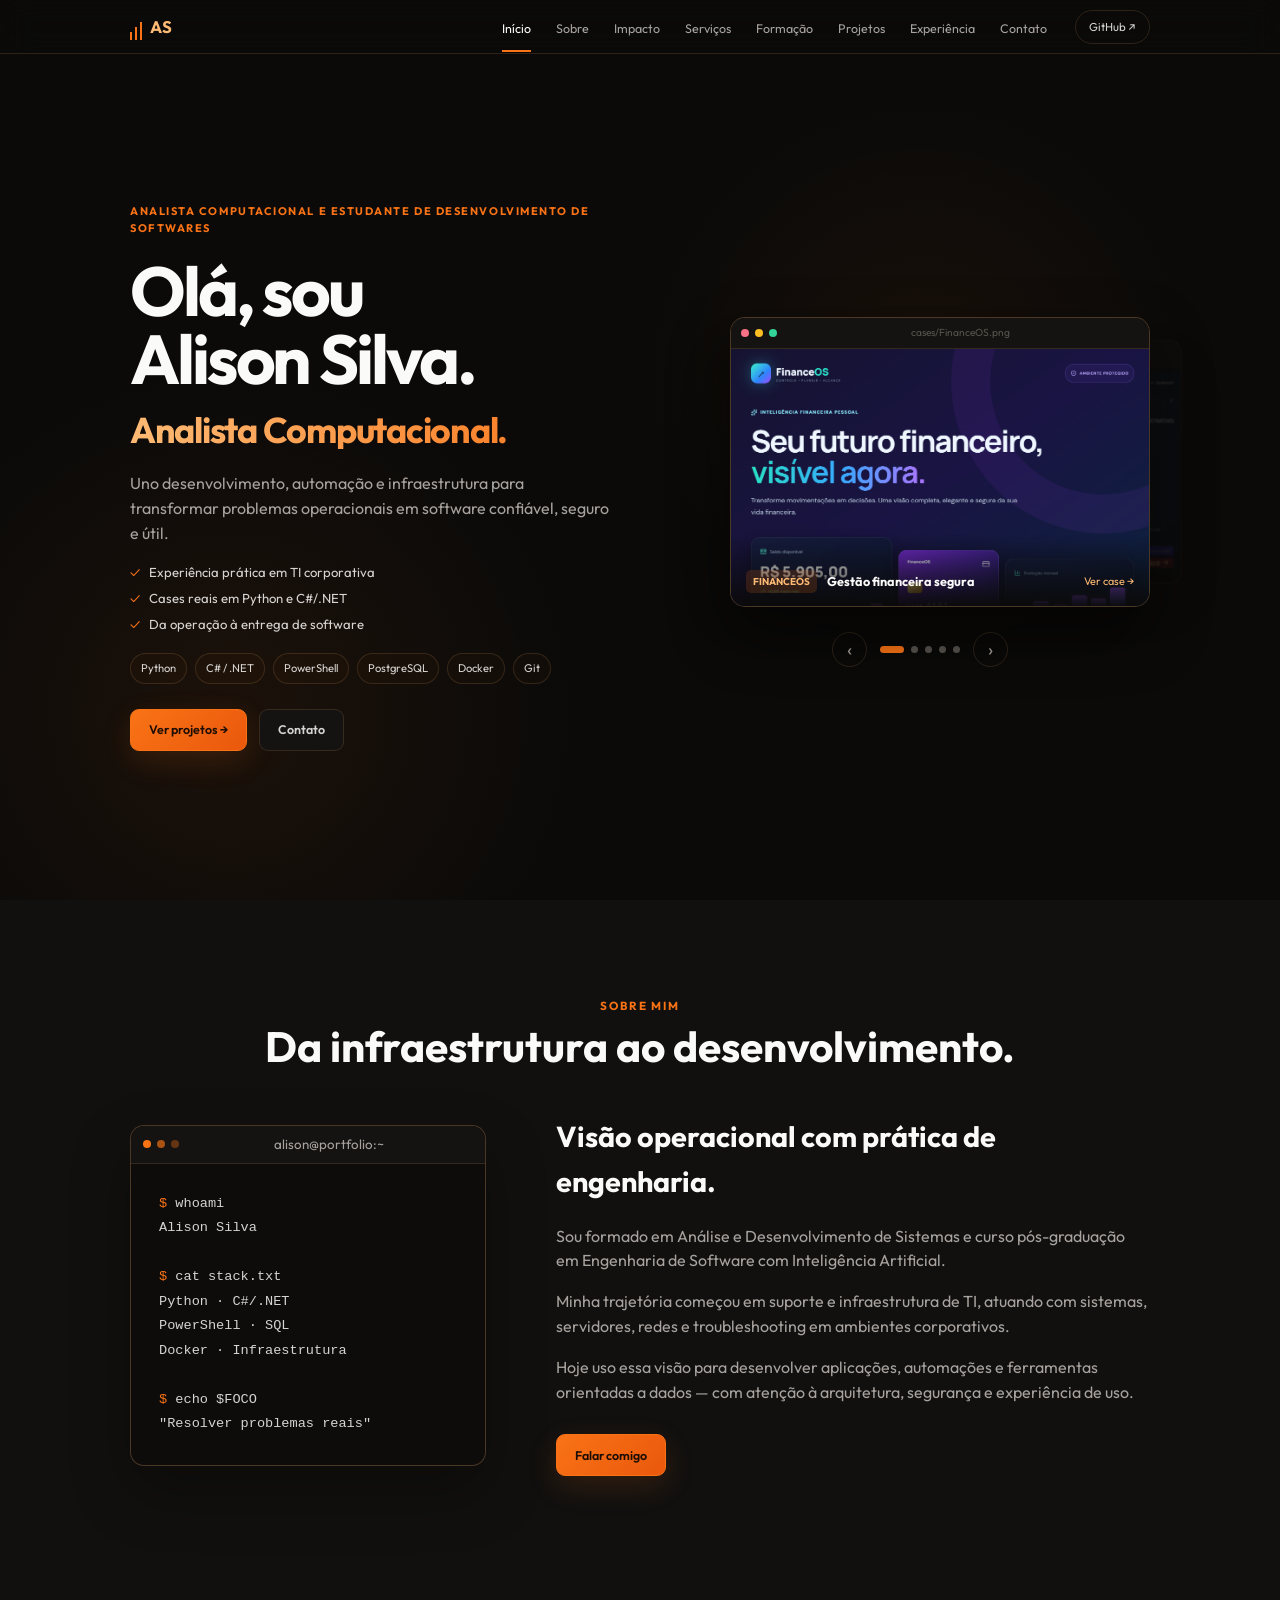
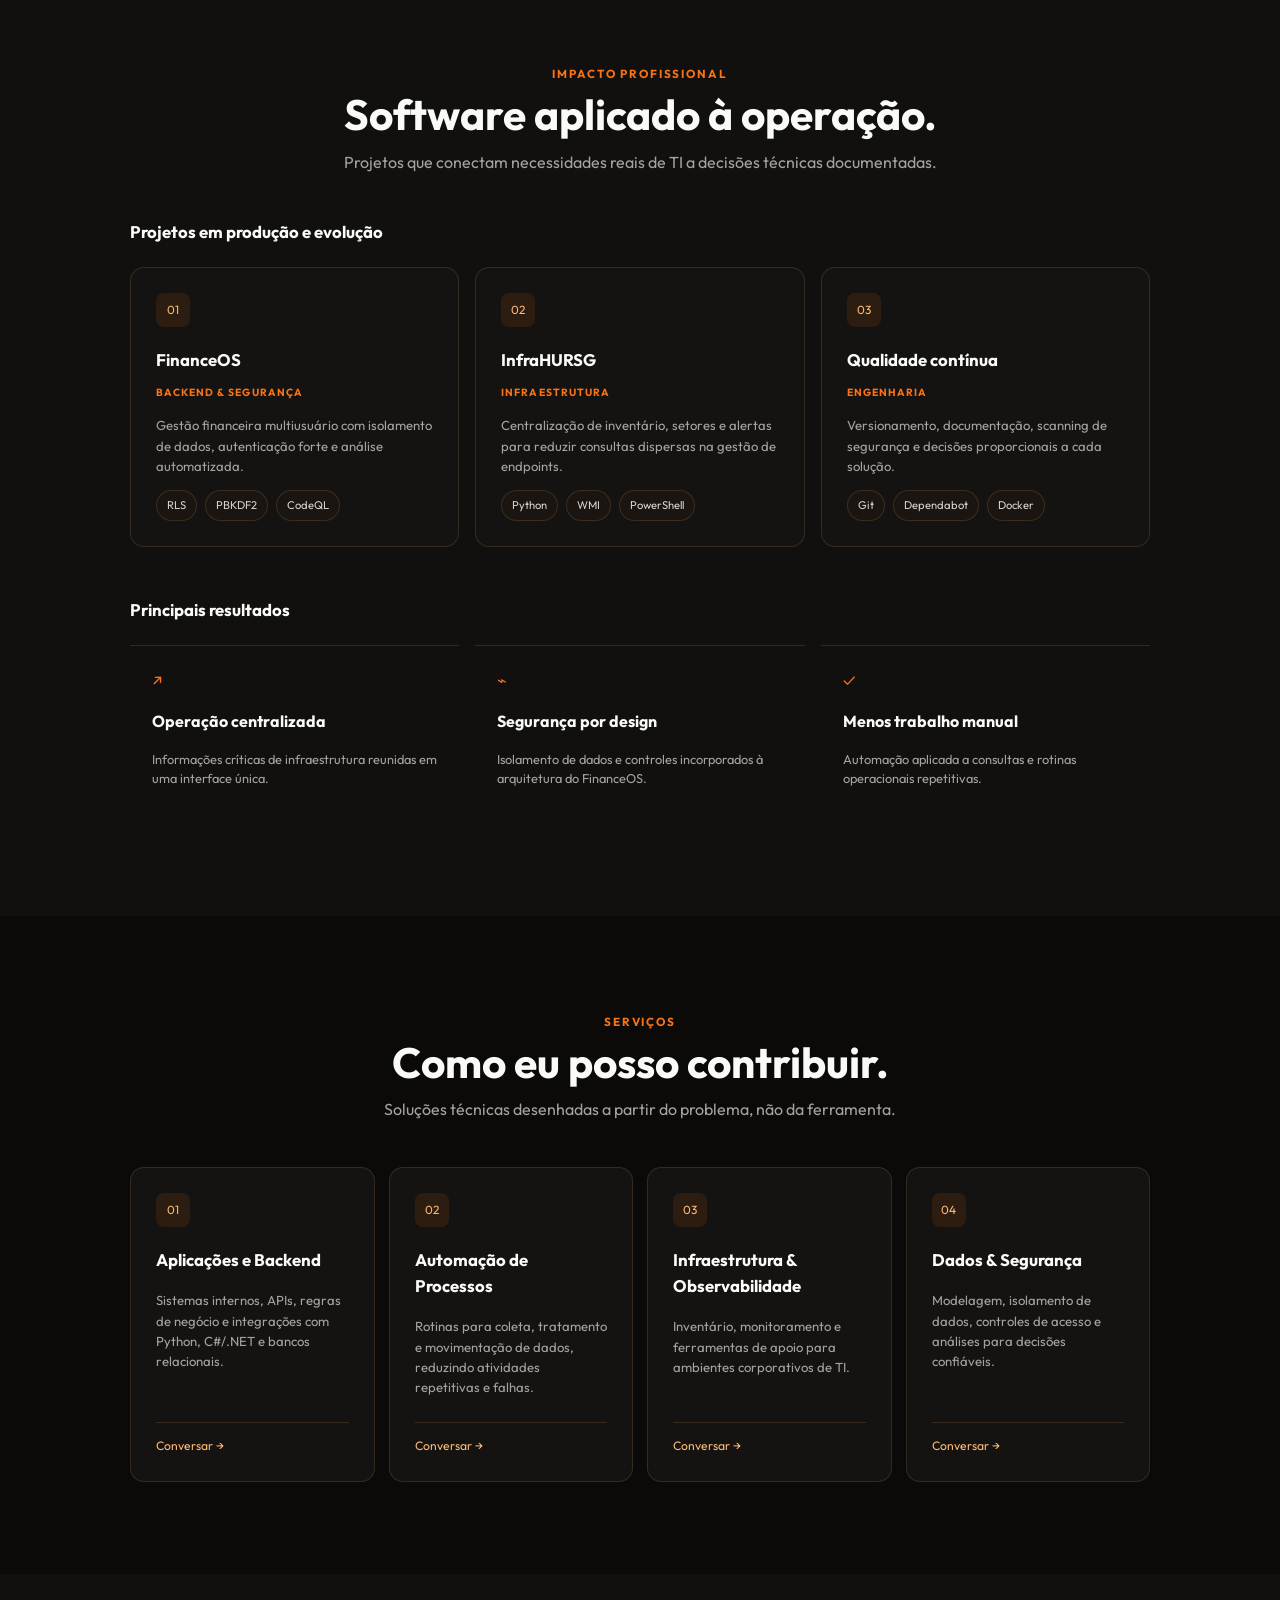
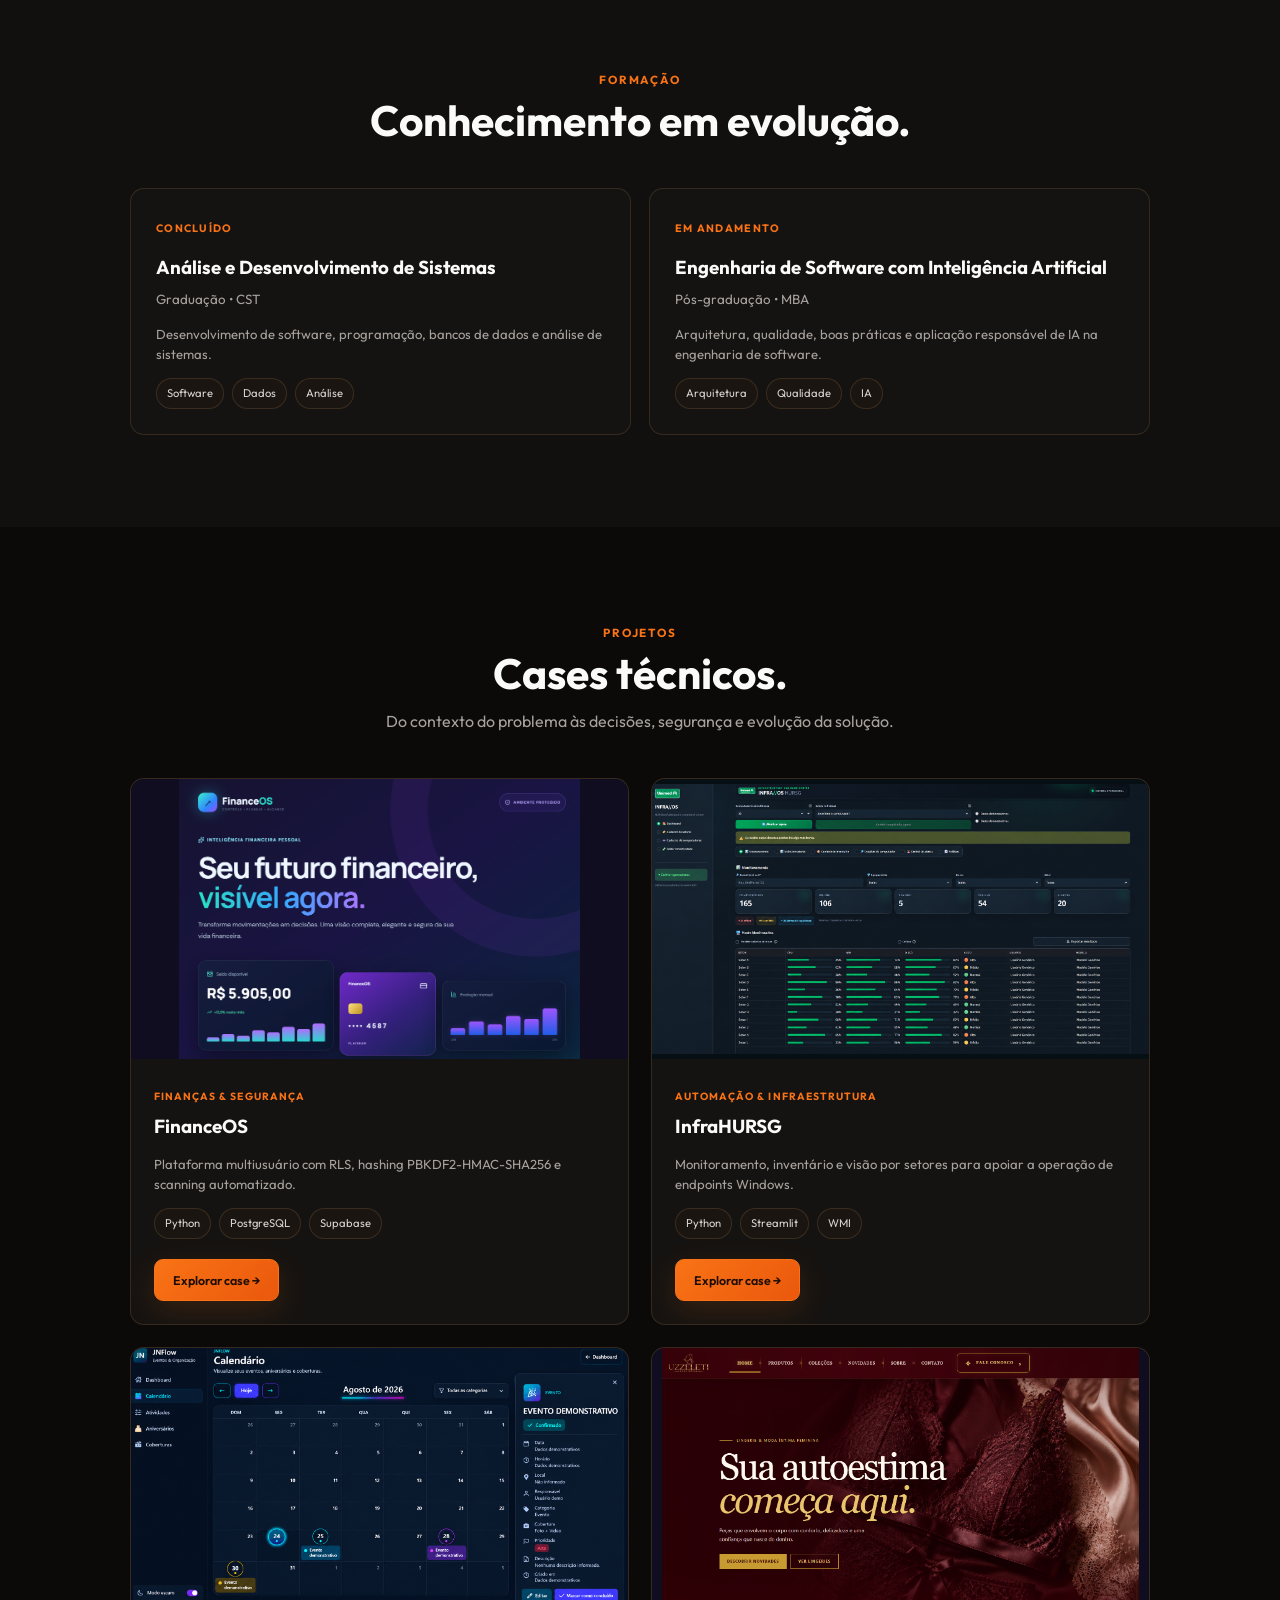
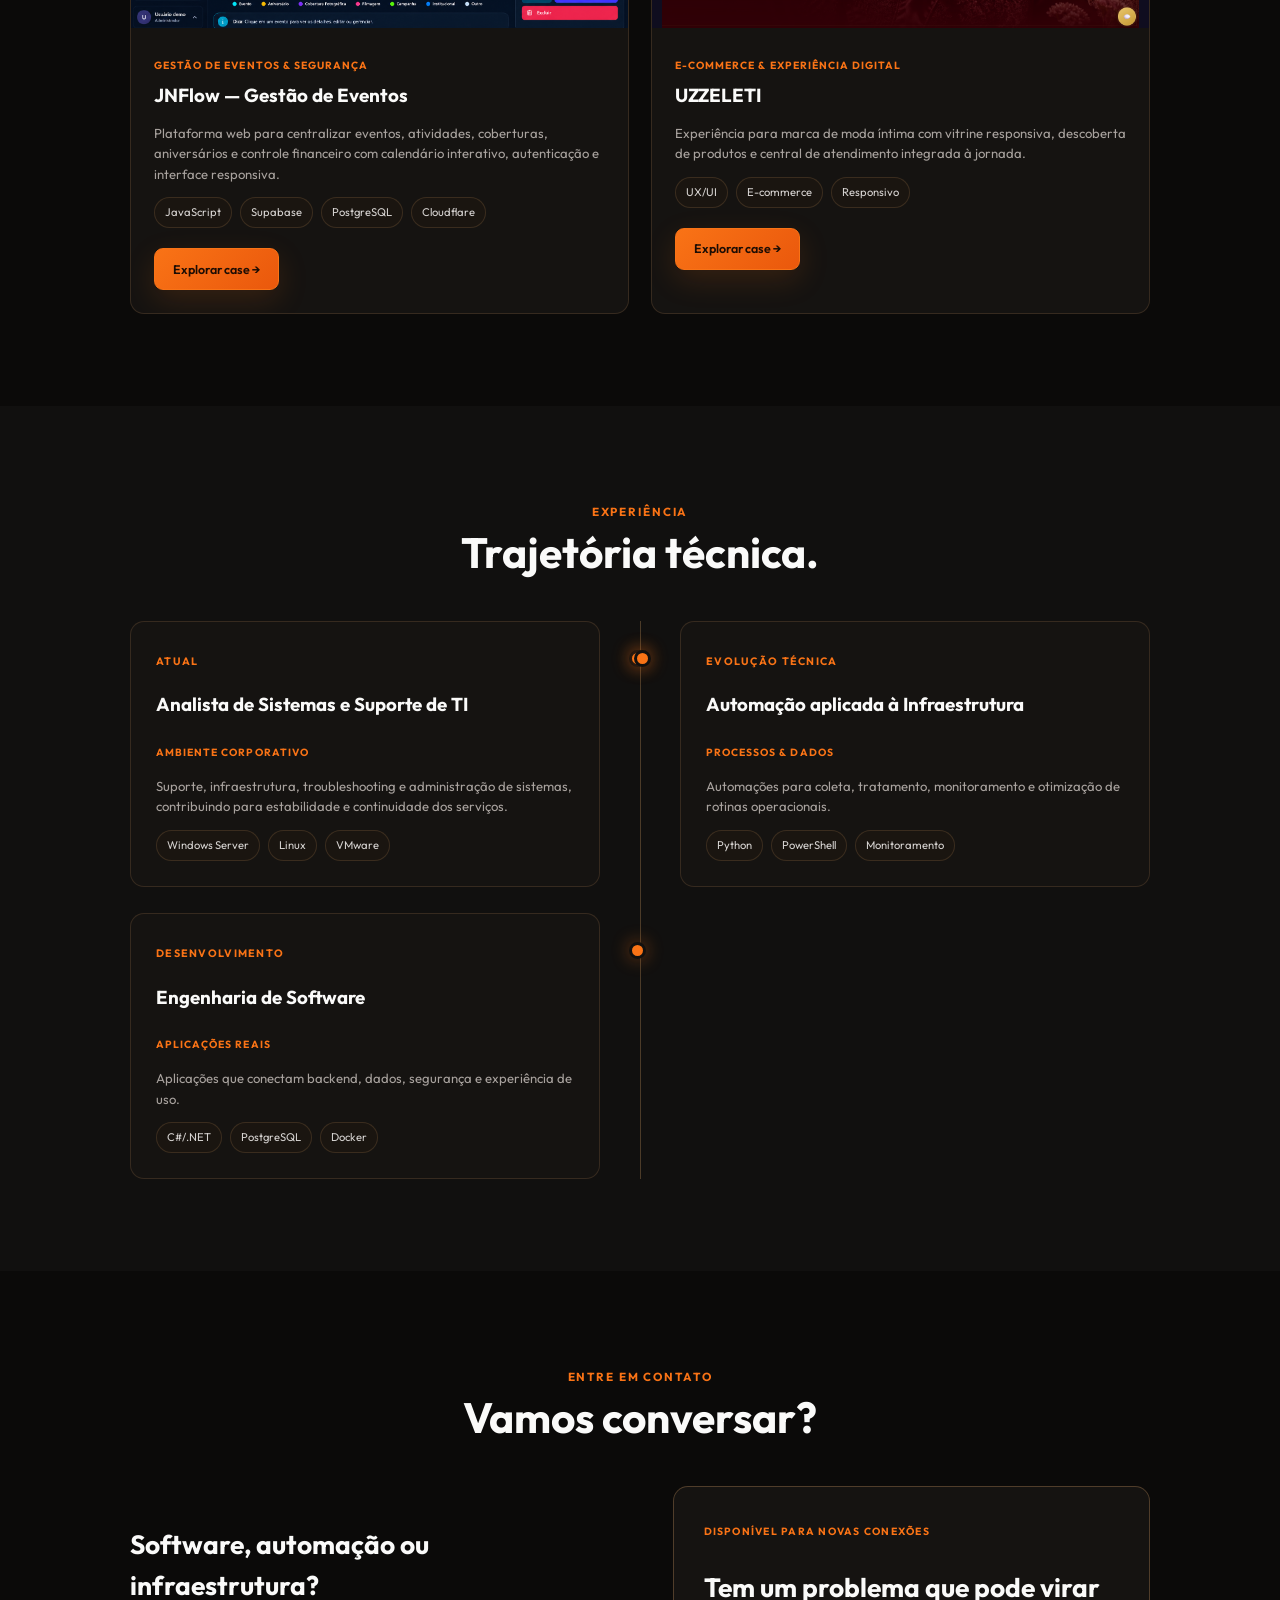
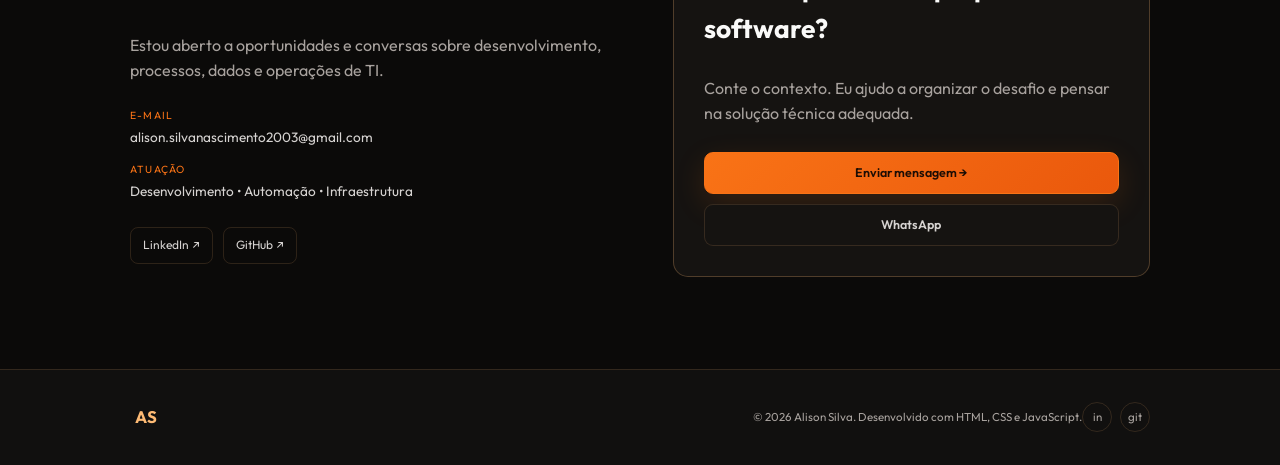
==== commit d736ec5d: "Update hero introduction copy" ====
--- a/index.html
+++ b/index.html
@@ -3,10 +3,10 @@
 <title>Desenvolvedor Jr em evolução, automação e infraestrutura</title>
 <meta name="description" content="Portfólio de Alison Silva: desenvolvimento com Python e C#/.NET, automação de infraestrutura, dados e segurança."><meta name="theme-color" content="#0b0a09">
 <meta property="og:title" content="Desenvolvedor Jr em evolução, automação e infraestrutura"><meta property="og:description" content="Cases reais em software, automação, infraestrutura, dados e segurança."><meta property="og:type" content="website"><meta property="og:url" content="https://alison-silva-nascimento.github.io/Portifolio/">
-<link rel="stylesheet" href="css/home.css?v=20260910c"></head><body>
+<link rel="stylesheet" href="css/home.css?v=20260910d"></head><body>
 <header class="site-header"><nav class="nav shell" aria-label="Navegação principal"><a class="brand" href="#inicio" aria-label="Início"><i></i><i></i><i></i><strong>AS</strong></a><ul class="nav-list" id="mobile-nav-menu"><li><a class="active" href="#inicio">Início</a></li><li><a href="#sobre">Sobre</a></li><li><a href="#impacto">Impacto</a></li><li><a href="#servicos">Serviços</a></li><li><a href="#formacao">Formação</a></li><li><a href="#projetos">Projetos</a></li><li><a href="#experiencia">Experiência</a></li><li><a href="#contato">Contato</a></li></ul><button class="mobile-menu-toggle" type="button" aria-label="Abrir menu" aria-expanded="false" aria-controls="mobile-nav-menu"><i></i><i></i></button><a class="nav-github" href="https://github.com/Alison-silva-nascimento" target="_blank" rel="noopener noreferrer">GitHub ↗</a></nav></header>
 <main>
-<section class="hero section" id="inicio"><div class="shell hero-grid"><div class="hero-copy reveal"><span class="eyebrow">ANALISTA COMPUTACIONAL E ESTUDANTE DE DESENVOLVIMENTO DE SOFTWARES</span><h1>Me chamo<br>Alison Silva.</h1><p class="hero-role"><span id="rotating-role">Analista Computacional.</span></p><p>Uno desenvolvimento, automação e infraestrutura para transformar problemas operacionais em software confiável, seguro e útil.</p><ul class="hero-facts"><li>Experiência prática em TI corporativa</li><li>Cases reais em Python e C#/.NET</li><li>Da operação à entrega de software</li></ul><div class="chips"><span>Python</span><span>C# / .NET</span><span>PowerShell</span><span>PostgreSQL</span><span>Docker</span><span>Git</span></div><div class="hero-actions"><a class="button primary" href="#projetos">Ver projetos →</a><a class="button secondary" href="#contato">Contato</a></div></div>
+<section class="hero section" id="inicio"><div class="shell hero-grid"><div class="hero-copy reveal"><span class="eyebrow">ANALISTA COMPUTACIONAL E ESTUDANTE DE DESENVOLVIMENTO DE SOFTWARES</span><h1>Olá, sou<br>Alison Silva.</h1><p class="hero-role"><span id="rotating-role">Analista Computacional.</span></p><p>Uno desenvolvimento, automação e infraestrutura para transformar problemas operacionais em software confiável, seguro e útil.</p><ul class="hero-facts"><li>Experiência prática em TI corporativa</li><li>Cases reais em Python e C#/.NET</li><li>Da operação à entrega de software</li></ul><div class="chips"><span>Python</span><span>C# / .NET</span><span>PowerShell</span><span>PostgreSQL</span><span>Docker</span><span>Git</span></div><div class="hero-actions"><a class="button primary" href="#projetos">Ver projetos →</a><a class="button secondary" href="#contato">Contato</a></div></div>
 <div class="hero-carousel reveal" data-hero-carousel><div class="carousel-stack" aria-live="polite"><a class="showcase-card active" href="financeos.html" data-role="Analista Computacional."><span class="window-bar"><i></i><i></i><i></i><small>cases/FinanceOS.png</small></span><img src="assets/images/financeos-hero-20260825.png" alt="Dashboard do FinanceOS"><span class="showcase-caption"><b>FINANCEOS</b><strong>Gestão financeira segura</strong><em>Ver case →</em></span></a><a class="showcase-card" href="infraos.html" data-role="Automação e Infraestrutura." aria-hidden="true" tabindex="-1"><span class="window-bar"><i></i><i></i><i></i><small>cases/InfraHURSG.png</small></span><img class="infraos-overview-image" src="assets/images/infrahursg-sanitized.png" alt="Visão geral do InfraHURSG"><span class="showcase-caption"><b>INFRAHURSG</b><strong>Monitoramento e inventário</strong><em>Ver case →</em></span></a><a class="showcase-card" href="jnflow.html" data-role="Estudante de Desenvolvimento de Softwares." aria-hidden="true" tabindex="-1"><span class="window-bar"><i></i><i></i><i></i><small>cases/JNFlow.png</small></span><img class="jnflow-overview-image" src="assets/images/jnflow-calendar-sanitized.png" alt="Calendário demonstrativo e sanitizado do JNFlow"><span class="showcase-caption"><b>JNFLOW</b><strong>Gestão de eventos</strong><em>Ver case →</em></span></a><a class="showcase-card" href="uzzeleti.html" data-role="Experiência Digital." aria-hidden="true" tabindex="-1"><span class="window-bar"><i></i><i></i><i></i><small>cases/UZZELETI.png</small></span><img class="uzzeleti-overview-image" src="assets/images/uzzeleti-desktop.png" alt="Página inicial do UZZELETI"><span class="showcase-caption"><b>UZZELETI</b><strong>E-commerce e experiência de marca</strong><em>Ver case →</em></span></a><a class="showcase-card code-showcase" href="#servicos" data-role="Analista de Sistemas e Infraestrutura." aria-hidden="true" tabindex="-1"><span class="window-bar"><i></i><i></i><i></i><small>src/solucao.py</small></span><code><b>def</b> resolver(problema):<br>&nbsp;&nbsp;contexto = entender(problema)<br>&nbsp;&nbsp;solucao = construir(contexto)<br>&nbsp;&nbsp;<b>return</b> validar(solucao)</code><span class="showcase-caption"><b>MÉTODO</b><strong>Operação → Software</strong><em>Conhecer →</em></span></a></div><div class="carousel-controls"><button class="carousel-prev" type="button" aria-label="Destaque anterior">‹</button><div class="carousel-dots"><button class="active" type="button" aria-label="Mostrar FinanceOS" aria-current="true"></button><button type="button" aria-label="Mostrar InfraHURSG" aria-current="false"></button><button type="button" aria-label="Mostrar JNFlow" aria-current="false"></button><button type="button" aria-label="Mostrar UZZELETI" aria-current="false"></button><button type="button" aria-label="Mostrar método" aria-current="false"></button></div><button class="carousel-next" type="button" aria-label="Próximo destaque">›</button></div></div></div></section>
 
 <section class="section alt" id="sobre"><div class="shell"><header class="section-title"><span>SOBRE MIM</span><h2>Da infraestrutura ao desenvolvimento.</h2></header><div class="about-grid"><div class="profile-terminal reveal"><div class="terminal-top"><i></i><i></i><i></i><small>alison@portfolio:~</small></div><pre><span>$</span> whoami
@@ -31,4 +31,4 @@
 <section class="section alt" id="experiencia"><div class="shell"><header class="section-title"><span>EXPERIÊNCIA</span><h2>Trajetória técnica.</h2></header><div class="timeline"><article class="timeline-card reveal"><span>ATUAL</span><h3>Analista de Sistemas e Suporte de TI</h3><b>AMBIENTE CORPORATIVO</b><p>Suporte, infraestrutura, troubleshooting e administração de sistemas, contribuindo para estabilidade e continuidade dos serviços.</p><div class="chips"><span>Windows Server</span><span>Linux</span><span>VMware</span></div></article><article class="timeline-card reveal"><span>EVOLUÇÃO TÉCNICA</span><h3>Automação aplicada à Infraestrutura</h3><b>PROCESSOS &amp; DADOS</b><p>Automações para coleta, tratamento, monitoramento e otimização de rotinas operacionais.</p><div class="chips"><span>Python</span><span>PowerShell</span><span>Monitoramento</span></div></article><article class="timeline-card reveal"><span>DESENVOLVIMENTO</span><h3>Engenharia de Software</h3><b>APLICAÇÕES REAIS</b><p>Aplicações que conectam backend, dados, segurança e experiência de uso.</p><div class="chips"><span>C#/.NET</span><span>PostgreSQL</span><span>Docker</span></div></article></div></div></section>
 
 <section class="section contact" id="contato"><div class="shell"><header class="section-title"><span>ENTRE EM CONTATO</span><h2>Vamos conversar?</h2></header><div class="contact-grid"><div class="contact-copy reveal"><h3>Software, automação ou infraestrutura?</h3><p>Estou aberto a oportunidades e conversas sobre desenvolvimento, processos, dados e operações de TI.</p><dl><dt>E-MAIL</dt><dd>alison.silvanascimento2003@gmail.com</dd><dt>ATUAÇÃO</dt><dd>Desenvolvimento • Automação • Infraestrutura</dd></dl><div class="contact-social"><a href="https://www.linkedin.com/in/alison-s-nascimentoti/" target="_blank" rel="noopener noreferrer">LinkedIn ↗</a><a href="https://github.com/Alison-silva-nascimento" target="_blank" rel="noopener noreferrer">GitHub ↗</a></div></div><div class="contact-panel reveal"><span>DISPONÍVEL PARA NOVAS CONEXÕES</span><h3>Tem um problema que pode virar software?</h3><p>Conte o contexto. Eu ajudo a organizar o desafio e pensar na solução técnica adequada.</p><a class="button primary wide" href="mailto:alison.silvanascimento2003@gmail.com?subject=Contato pelo portfólio">Enviar mensagem →</a><a class="button secondary wide" href="https://wa.me/5564992834474" target="_blank" rel="noopener noreferrer">WhatsApp</a></div></div></div></section>
-</main><footer><div class="shell footer-inner"><a class="brand" href="#inicio"><strong>AS</strong></a><p>© 2026 Alison Silva. Desenvolvido com HTML, CSS e JavaScript.</p><div><a href="https://www.linkedin.com/in/alison-s-nascimentoti/">in</a><a href="https://github.com/Alison-silva-nascimento">git</a></div></div></footer><script src="jsmain.js?v=20260825b" defer></script></body></html>
+</main><footer><div class="shell footer-inner"><a class="brand" href="#inicio"><strong>AS</strong></a><p>© 2026 Alison Silva. Desenvolvido com HTML, CSS e JavaScript.</p><div><a href="https://www.linkedin.com/in/alison-s-nascimentoti/">in</a><a href="https://github.com/Alison-silva-nascimento">git</a></div></div></footer><script src="jsmain.js?v=20260910c" defer></script></body></html>
--- a/css/home.css
+++ b/css/home.css
@@ -15,5 +15,5 @@
 .mobile-menu-toggle{display:none}
 /* Auditoria mobile: densidade, legibilidade e alvos de toque sem alterar o desktop. */
 @media(max-width:600px){
-html,body{overflow-x:hidden}.site-header,.nav{height:56px}.nav{position:relative;gap:12px}.mobile-menu-toggle{display:grid;place-content:center;gap:5px;width:42px;height:42px;padding:0;border:1px solid var(--line);border-radius:8px;background:var(--panel);cursor:pointer}.mobile-menu-toggle i{display:block;width:17px;height:2px;border-radius:2px;background:var(--orange2)}.nav-list{position:absolute;top:calc(100% + 8px);right:0;left:0;display:none;flex-direction:column;gap:0;max-width:none;margin:0;padding:8px;overflow:visible;border:1px solid var(--line2);border-radius:10px;background:rgba(11,10,9,.98);box-shadow:0 18px 36px rgba(0,0,0,.32)}.nav-list.mobile-open{display:flex}.nav-list li:not(:first-child):not(:nth-child(6)){display:block}.nav-list a{display:block;padding:11px 12px;font-size:.85rem}.nav-list a::after{display:none}.nav-github{display:none}.section{padding:64px 0}.section-title{margin-bottom:32px}.hero{padding:40px 0 56px}.hero-grid{gap:28px}.eyebrow{margin-bottom:14px;font-size:.65rem;letter-spacing:.12em}.hero h1{font-size:clamp(2.55rem,11vw,3.35rem);line-height:1}.hero-copy>.hero-role{margin:14px 0 8px;font-size:clamp(1.35rem,6.5vw,1.75rem)}.hero-copy>p{margin:18px 0 14px;font-size:.95rem;line-height:1.6}.hero-facts{gap:8px;margin-bottom:16px;font-size:.86rem}.chips{gap:7px}.chips span{padding:7px 10px;font-size:.74rem;line-height:1.2}.hero-actions{gap:10px;margin-top:20px}.button{min-height:46px;padding:0 14px;font-size:.82rem}.carousel-stack{height:250px}.showcase-card{inset:14px 0 8px}.showcase-caption{gap:8px;padding:28px 11px 11px}.showcase-caption strong{font-size:.76rem}.carousel-controls{margin-top:8px}.impact-card,.service-card,.education-card,.timeline-card{padding:20px}.project-card>div{padding:20px}.project-card p,.impact-card p,.service-card p,.education-card p,.timeline-card p{font-size:.88rem}.contact-panel{padding:22px}
+html,body{overflow-x:hidden}.site-header,.nav{height:56px}.site-header{position:relative;z-index:20}.nav{position:relative;gap:12px}.mobile-menu-toggle{display:grid;place-content:center;gap:5px;width:42px;height:42px;padding:0;border:1px solid var(--line);border-radius:8px;background:var(--panel);cursor:pointer}.mobile-menu-toggle i{display:block;width:17px;height:2px;border-radius:2px;background:var(--orange2)}.nav-list{position:absolute;z-index:21;top:calc(100% + 8px);right:0;left:0;display:none;flex-direction:column;gap:0;max-width:none;margin:0;padding:8px;overflow:visible;border:1px solid var(--line2);border-radius:10px;background:rgba(11,10,9,.98);box-shadow:0 18px 36px rgba(0,0,0,.32)}.nav-list.mobile-open{display:flex}.nav-list li:not(:first-child):not(:nth-child(6)){display:block}.nav-list a{display:block;padding:11px 12px;font-size:.85rem}.nav-list a::after{display:none}.nav-github{display:none}.section{padding:64px 0}.section-title{margin-bottom:32px}.hero{padding:40px 0 56px}.hero-grid{gap:28px}.eyebrow{margin-bottom:14px;font-size:.65rem;letter-spacing:.12em}.hero h1{font-size:clamp(2.55rem,11vw,3.35rem);line-height:1}.hero-copy>.hero-role{margin:14px 0 8px;font-size:clamp(1.35rem,6.5vw,1.75rem)}.hero-copy>p{margin:18px 0 14px;font-size:.95rem;line-height:1.6}.hero-facts{gap:8px;margin-bottom:16px;font-size:.86rem}.chips{gap:7px}.chips span{padding:7px 10px;font-size:.74rem;line-height:1.2}.hero-actions{gap:10px;margin-top:20px}.button{min-height:46px;padding:0 14px;font-size:.82rem}.carousel-stack{height:250px}.showcase-card{inset:14px 0 8px}.showcase-caption{gap:8px;padding:28px 11px 11px}.showcase-caption strong{font-size:.76rem}.carousel-controls{margin-top:8px}.impact-card,.service-card,.education-card,.timeline-card{padding:20px}.project-card>div{padding:20px}.project-card p,.impact-card p,.service-card p,.education-card p,.timeline-card p{font-size:.88rem}.contact-panel{padding:22px}
 }
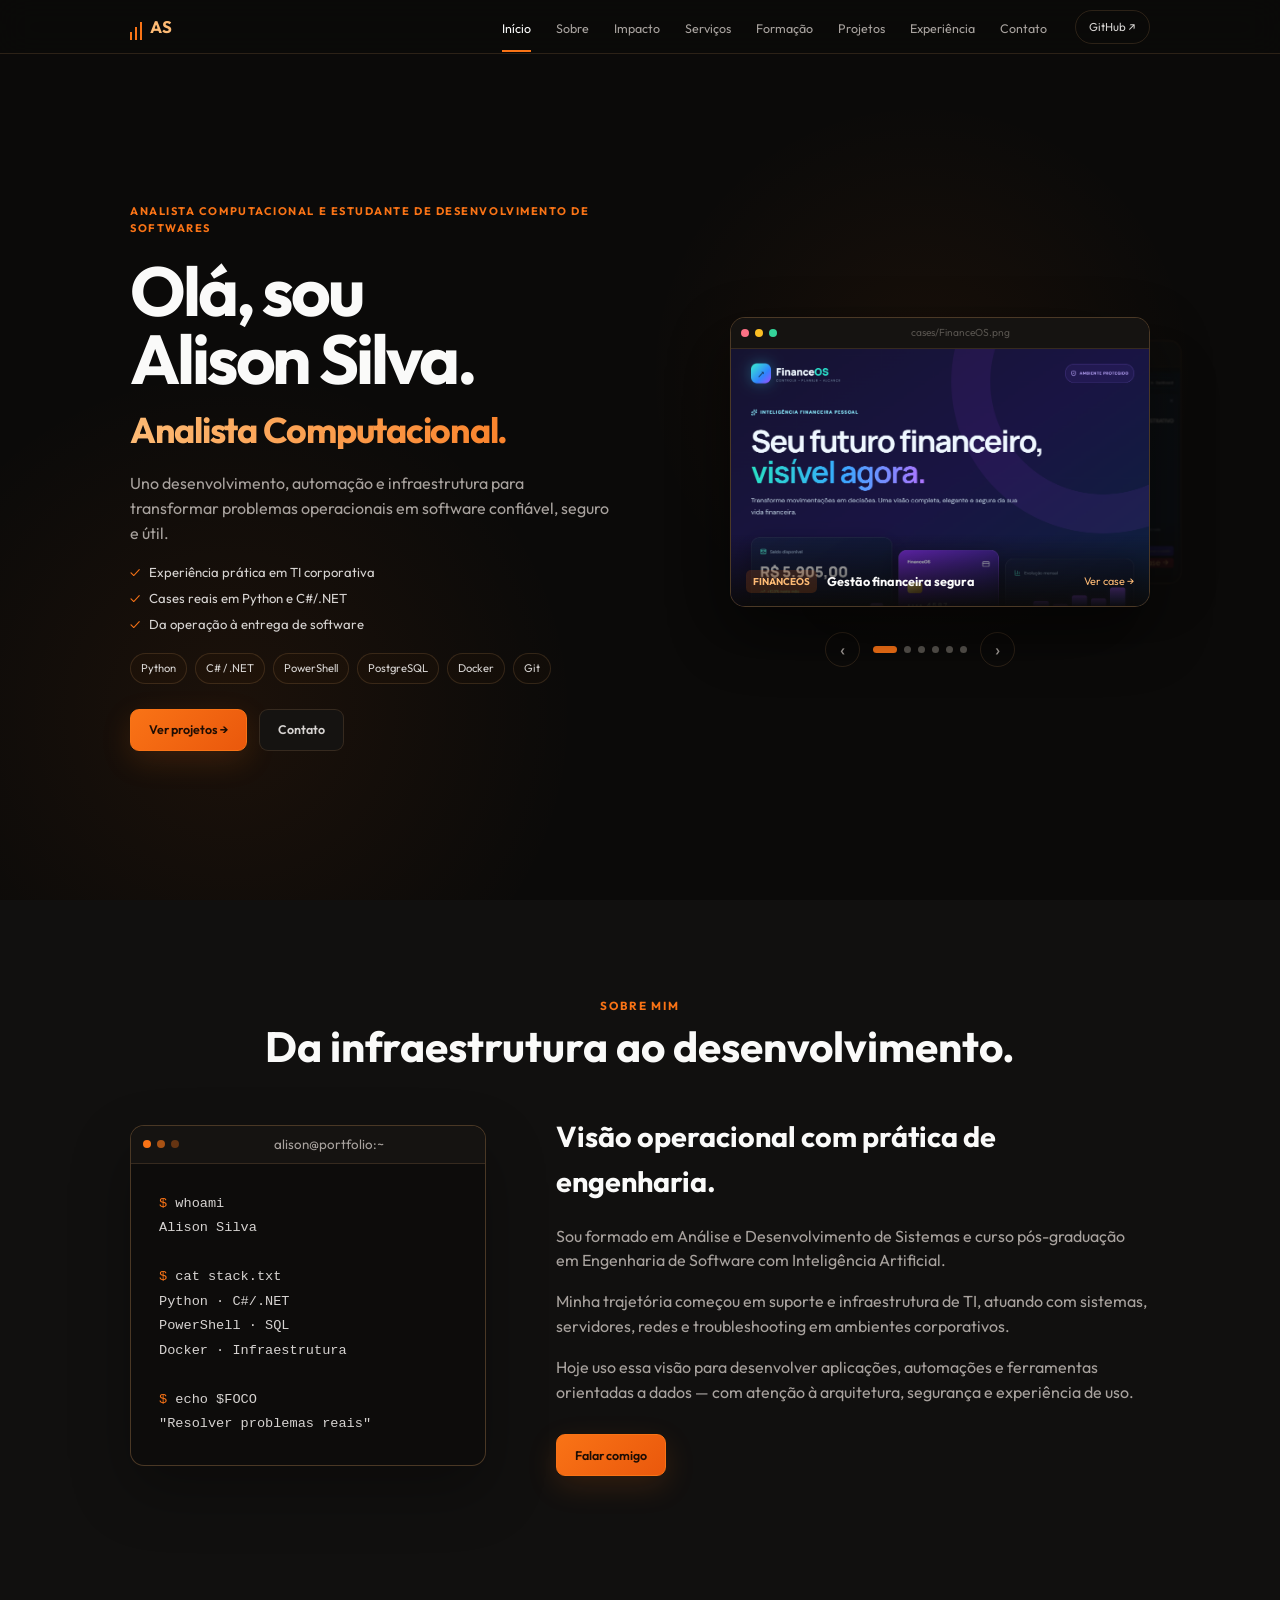
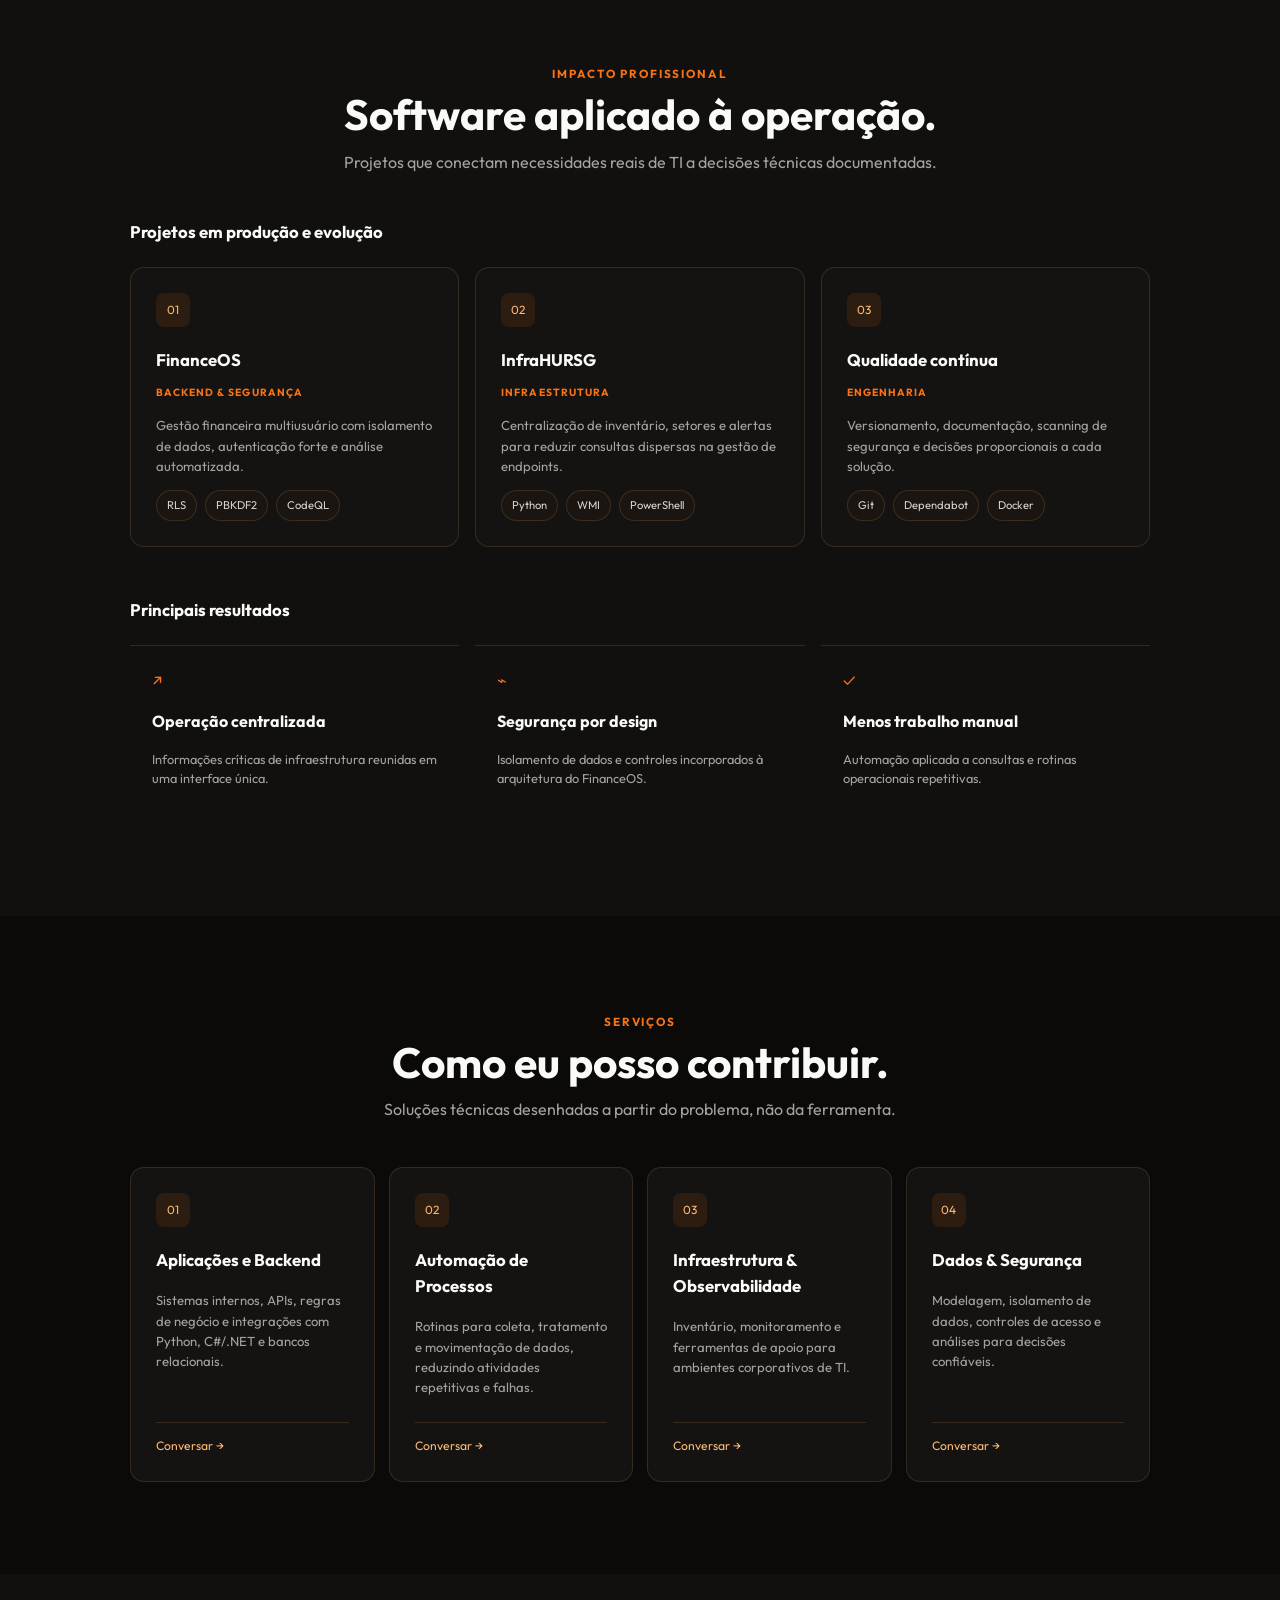
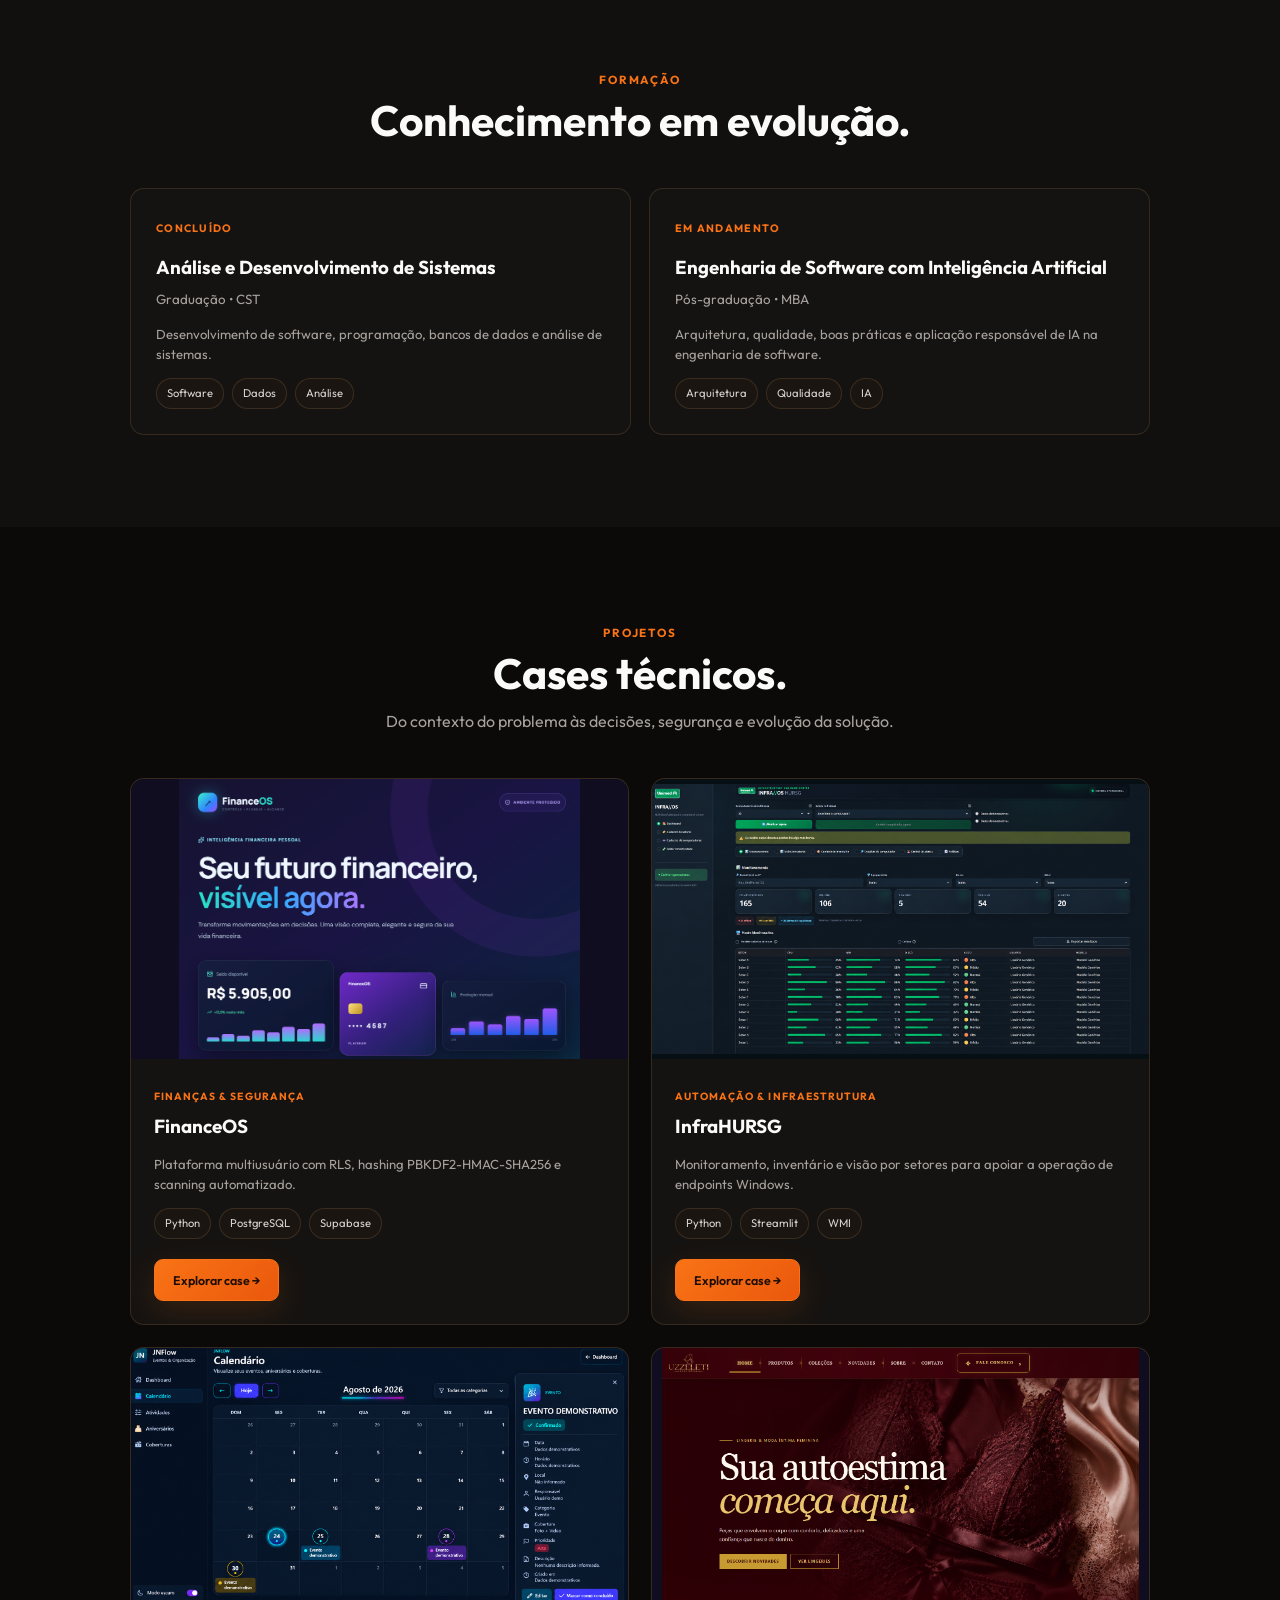
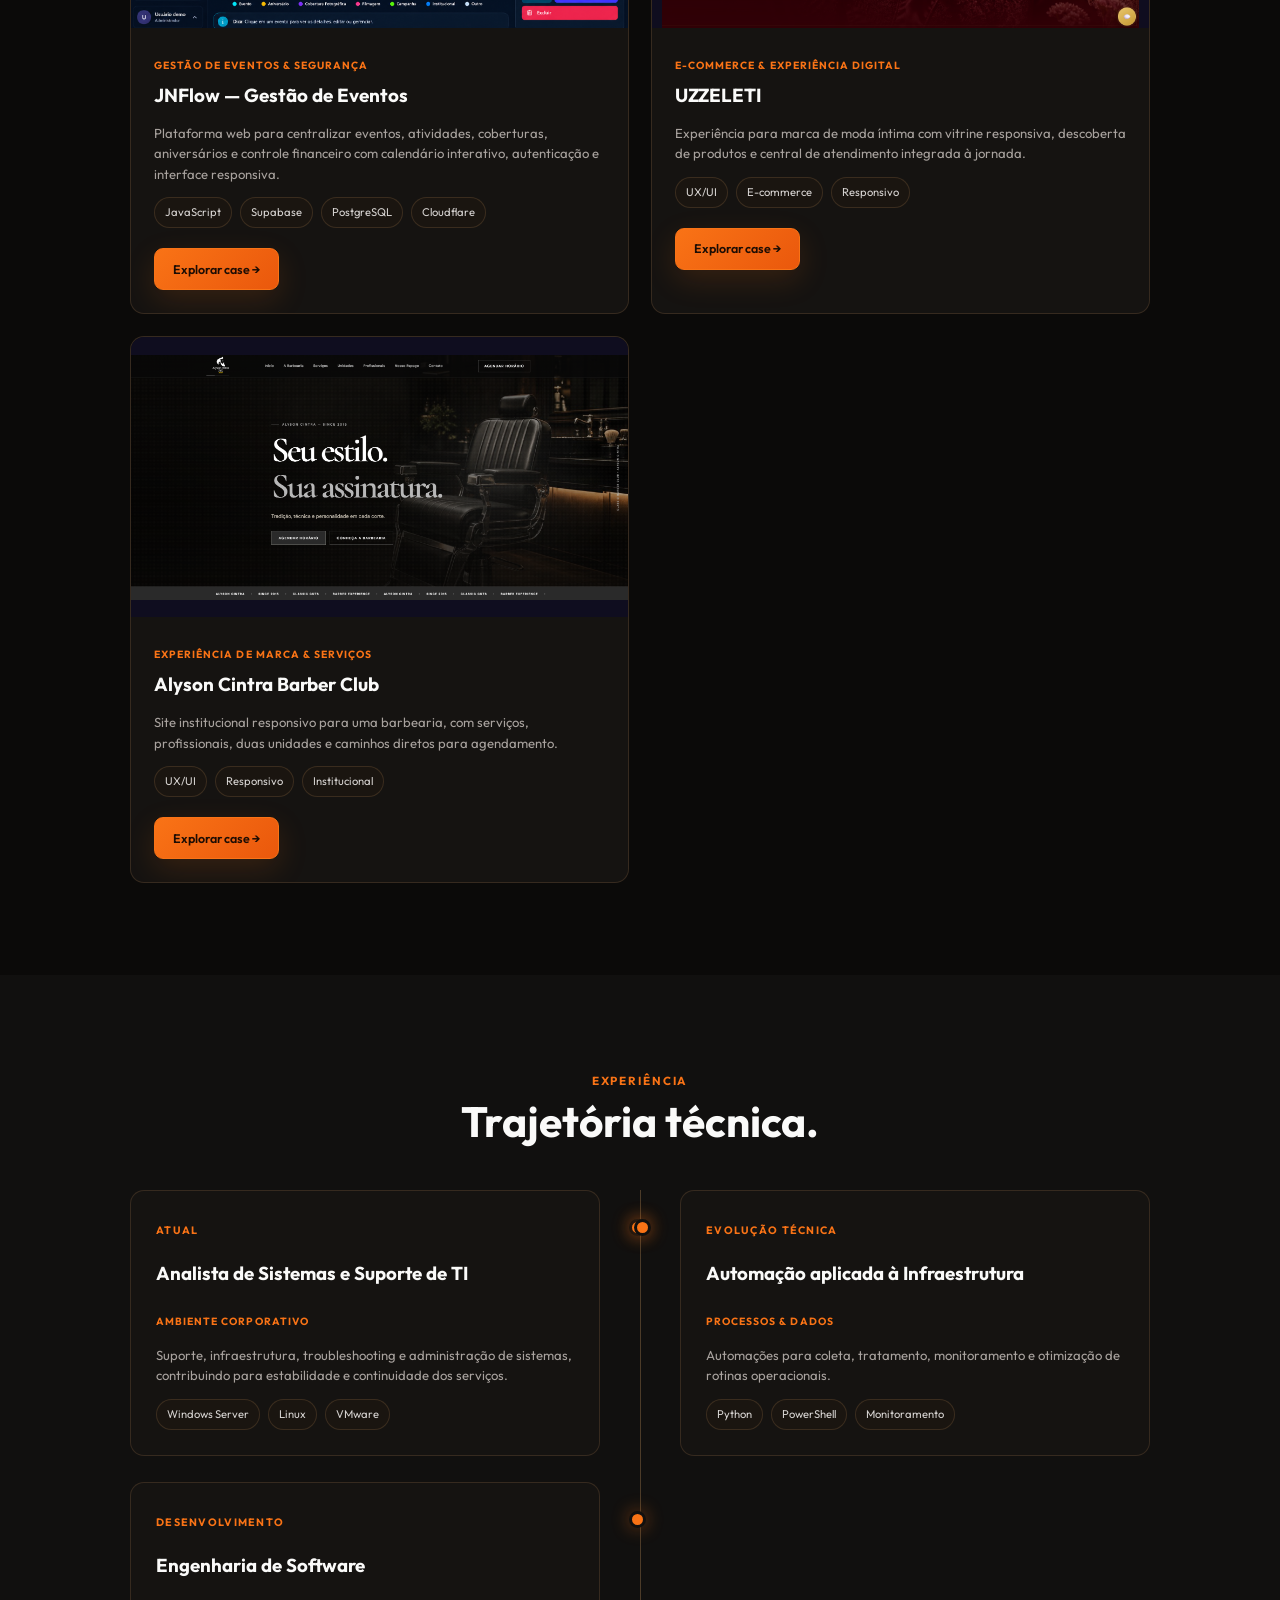
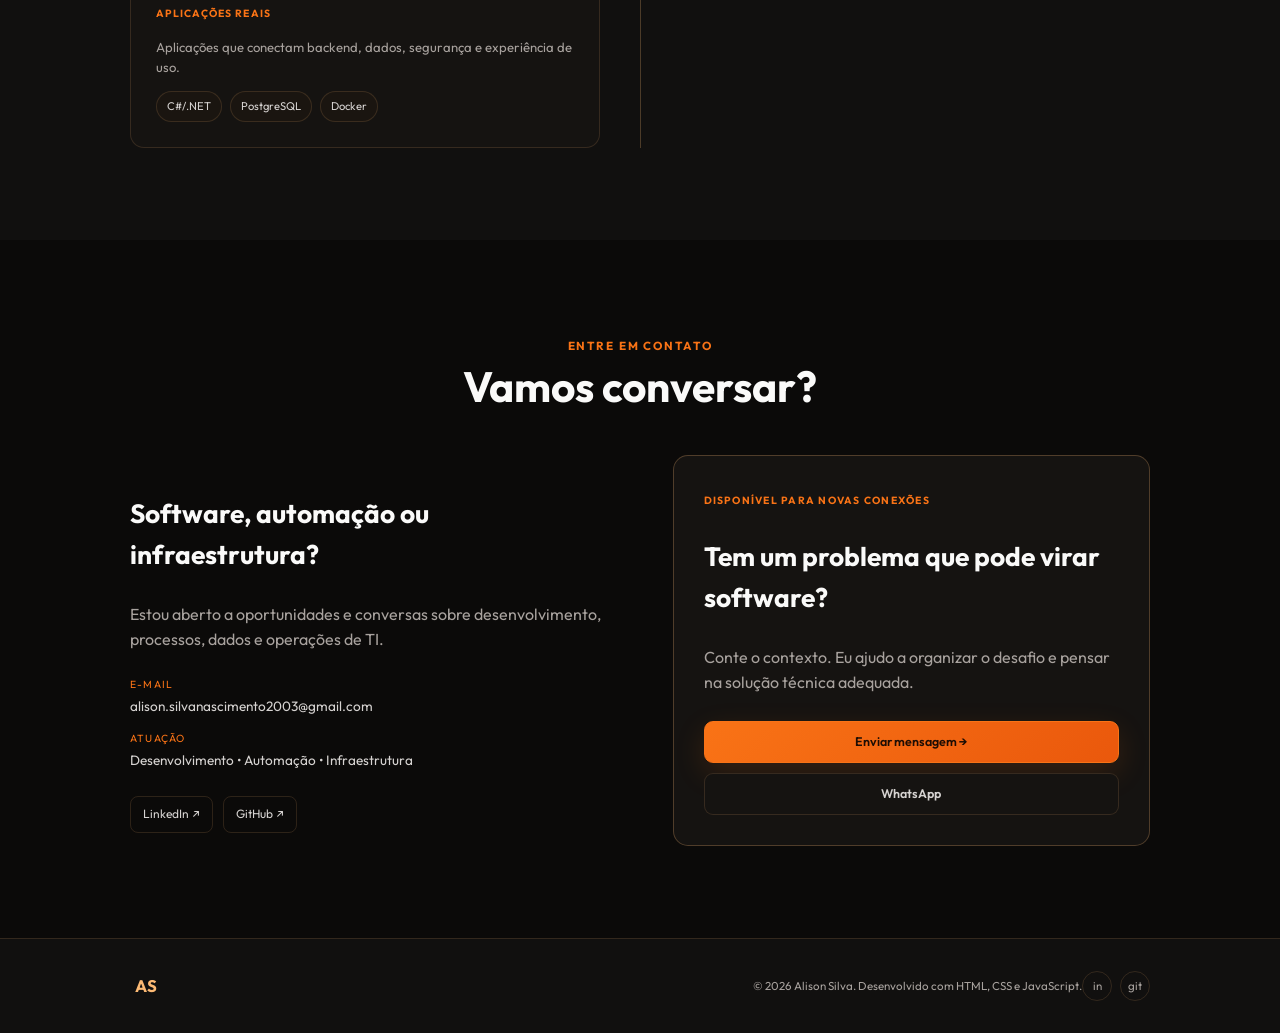
==== commit 267c2ffc: "Add Alyson Cintra Barber Club case" ====
--- a/index.html
+++ b/index.html
@@ -7,7 +7,7 @@
 <header class="site-header"><nav class="nav shell" aria-label="Navegação principal"><a class="brand" href="#inicio" aria-label="Início"><i></i><i></i><i></i><strong>AS</strong></a><ul class="nav-list" id="mobile-nav-menu"><li><a class="active" href="#inicio">Início</a></li><li><a href="#sobre">Sobre</a></li><li><a href="#impacto">Impacto</a></li><li><a href="#servicos">Serviços</a></li><li><a href="#formacao">Formação</a></li><li><a href="#projetos">Projetos</a></li><li><a href="#experiencia">Experiência</a></li><li><a href="#contato">Contato</a></li></ul><button class="mobile-menu-toggle" type="button" aria-label="Abrir menu" aria-expanded="false" aria-controls="mobile-nav-menu"><i></i><i></i></button><a class="nav-github" href="https://github.com/Alison-silva-nascimento" target="_blank" rel="noopener noreferrer">GitHub ↗</a></nav></header>
 <main>
 <section class="hero section" id="inicio"><div class="shell hero-grid"><div class="hero-copy reveal"><span class="eyebrow">ANALISTA COMPUTACIONAL E ESTUDANTE DE DESENVOLVIMENTO DE SOFTWARES</span><h1>Olá, sou<br>Alison Silva.</h1><p class="hero-role"><span id="rotating-role">Analista Computacional.</span></p><p>Uno desenvolvimento, automação e infraestrutura para transformar problemas operacionais em software confiável, seguro e útil.</p><ul class="hero-facts"><li>Experiência prática em TI corporativa</li><li>Cases reais em Python e C#/.NET</li><li>Da operação à entrega de software</li></ul><div class="chips"><span>Python</span><span>C# / .NET</span><span>PowerShell</span><span>PostgreSQL</span><span>Docker</span><span>Git</span></div><div class="hero-actions"><a class="button primary" href="#projetos">Ver projetos →</a><a class="button secondary" href="#contato">Contato</a></div></div>
-<div class="hero-carousel reveal" data-hero-carousel><div class="carousel-stack" aria-live="polite"><a class="showcase-card active" href="financeos.html" data-role="Analista Computacional."><span class="window-bar"><i></i><i></i><i></i><small>cases/FinanceOS.png</small></span><img src="assets/images/financeos-hero-20260825.png" alt="Dashboard do FinanceOS"><span class="showcase-caption"><b>FINANCEOS</b><strong>Gestão financeira segura</strong><em>Ver case →</em></span></a><a class="showcase-card" href="infraos.html" data-role="Automação e Infraestrutura." aria-hidden="true" tabindex="-1"><span class="window-bar"><i></i><i></i><i></i><small>cases/InfraHURSG.png</small></span><img class="infraos-overview-image" src="assets/images/infrahursg-sanitized.png" alt="Visão geral do InfraHURSG"><span class="showcase-caption"><b>INFRAHURSG</b><strong>Monitoramento e inventário</strong><em>Ver case →</em></span></a><a class="showcase-card" href="jnflow.html" data-role="Estudante de Desenvolvimento de Softwares." aria-hidden="true" tabindex="-1"><span class="window-bar"><i></i><i></i><i></i><small>cases/JNFlow.png</small></span><img class="jnflow-overview-image" src="assets/images/jnflow-calendar-sanitized.png" alt="Calendário demonstrativo e sanitizado do JNFlow"><span class="showcase-caption"><b>JNFLOW</b><strong>Gestão de eventos</strong><em>Ver case →</em></span></a><a class="showcase-card" href="uzzeleti.html" data-role="Experiência Digital." aria-hidden="true" tabindex="-1"><span class="window-bar"><i></i><i></i><i></i><small>cases/UZZELETI.png</small></span><img class="uzzeleti-overview-image" src="assets/images/uzzeleti-desktop.png" alt="Página inicial do UZZELETI"><span class="showcase-caption"><b>UZZELETI</b><strong>E-commerce e experiência de marca</strong><em>Ver case →</em></span></a><a class="showcase-card code-showcase" href="#servicos" data-role="Analista de Sistemas e Infraestrutura." aria-hidden="true" tabindex="-1"><span class="window-bar"><i></i><i></i><i></i><small>src/solucao.py</small></span><code><b>def</b> resolver(problema):<br>&nbsp;&nbsp;contexto = entender(problema)<br>&nbsp;&nbsp;solucao = construir(contexto)<br>&nbsp;&nbsp;<b>return</b> validar(solucao)</code><span class="showcase-caption"><b>MÉTODO</b><strong>Operação → Software</strong><em>Conhecer →</em></span></a></div><div class="carousel-controls"><button class="carousel-prev" type="button" aria-label="Destaque anterior">‹</button><div class="carousel-dots"><button class="active" type="button" aria-label="Mostrar FinanceOS" aria-current="true"></button><button type="button" aria-label="Mostrar InfraHURSG" aria-current="false"></button><button type="button" aria-label="Mostrar JNFlow" aria-current="false"></button><button type="button" aria-label="Mostrar UZZELETI" aria-current="false"></button><button type="button" aria-label="Mostrar método" aria-current="false"></button></div><button class="carousel-next" type="button" aria-label="Próximo destaque">›</button></div></div></div></section>
+<div class="hero-carousel reveal" data-hero-carousel><div class="carousel-stack" aria-live="polite"><a class="showcase-card active" href="financeos.html" data-role="Analista Computacional."><span class="window-bar"><i></i><i></i><i></i><small>cases/FinanceOS.png</small></span><img src="assets/images/financeos-hero-20260825.png" alt="Dashboard do FinanceOS"><span class="showcase-caption"><b>FINANCEOS</b><strong>Gestão financeira segura</strong><em>Ver case →</em></span></a><a class="showcase-card" href="infraos.html" data-role="Automação e Infraestrutura." aria-hidden="true" tabindex="-1"><span class="window-bar"><i></i><i></i><i></i><small>cases/InfraHURSG.png</small></span><img class="infraos-overview-image" src="assets/images/infrahursg-sanitized.png" alt="Visão geral do InfraHURSG"><span class="showcase-caption"><b>INFRAHURSG</b><strong>Monitoramento e inventário</strong><em>Ver case →</em></span></a><a class="showcase-card" href="jnflow.html" data-role="Estudante de Desenvolvimento de Softwares." aria-hidden="true" tabindex="-1"><span class="window-bar"><i></i><i></i><i></i><small>cases/JNFlow.png</small></span><img class="jnflow-overview-image" src="assets/images/jnflow-calendar-sanitized.png" alt="Calendário demonstrativo e sanitizado do JNFlow"><span class="showcase-caption"><b>JNFLOW</b><strong>Gestão de eventos</strong><em>Ver case →</em></span></a><a class="showcase-card" href="uzzeleti.html" data-role="Experiência Digital." aria-hidden="true" tabindex="-1"><span class="window-bar"><i></i><i></i><i></i><small>cases/UZZELETI.png</small></span><img class="uzzeleti-overview-image" src="assets/images/uzzeleti-desktop.png" alt="Página inicial do UZZELETI"><span class="showcase-caption"><b>UZZELETI</b><strong>E-commerce e experiência de marca</strong><em>Ver case →</em></span></a><a class="showcase-card" href="alyson-cintra.html" data-role="Experiência Digital e Responsiva." aria-hidden="true" tabindex="-1"><span class="window-bar"><i></i><i></i><i></i><small>cases/AlysonCintra.png</small></span><img class="alyson-cintra-overview-image" src="assets/images/alyson-cintra-desktop.png" alt="Página inicial do Alyson Cintra Barber Club"><span class="showcase-caption"><b>ALYSON CINTRA</b><strong>Barber Club</strong><em>Ver case →</em></span></a><a class="showcase-card code-showcase" href="#servicos" data-role="Analista de Sistemas e Infraestrutura." aria-hidden="true" tabindex="-1"><span class="window-bar"><i></i><i></i><i></i><small>src/solucao.py</small></span><code><b>def</b> resolver(problema):<br>&nbsp;&nbsp;contexto = entender(problema)<br>&nbsp;&nbsp;solucao = construir(contexto)<br>&nbsp;&nbsp;<b>return</b> validar(solucao)</code><span class="showcase-caption"><b>MÉTODO</b><strong>Operação → Software</strong><em>Conhecer →</em></span></a></div><div class="carousel-controls"><button class="carousel-prev" type="button" aria-label="Destaque anterior">‹</button><div class="carousel-dots"><button class="active" type="button" aria-label="Mostrar FinanceOS" aria-current="true"></button><button type="button" aria-label="Mostrar InfraHURSG" aria-current="false"></button><button type="button" aria-label="Mostrar JNFlow" aria-current="false"></button><button type="button" aria-label="Mostrar UZZELETI" aria-current="false"></button><button type="button" aria-label="Mostrar Alyson Cintra Barber Club" aria-current="false"></button><button type="button" aria-label="Mostrar método" aria-current="false"></button></div><button class="carousel-next" type="button" aria-label="Próximo destaque">›</button></div></div></div></section>
 
 <section class="section alt" id="sobre"><div class="shell"><header class="section-title"><span>SOBRE MIM</span><h2>Da infraestrutura ao desenvolvimento.</h2></header><div class="about-grid"><div class="profile-terminal reveal"><div class="terminal-top"><i></i><i></i><i></i><small>alison@portfolio:~</small></div><pre><span>$</span> whoami
 Alison Silva
@@ -26,7 +26,7 @@
 
 <section class="section alt" id="formacao"><div class="shell"><header class="section-title"><span>FORMAÇÃO</span><h2>Conhecimento em evolução.</h2></header><div class="education-grid"><article class="education-card reveal"><span>CONCLUÍDO</span><h3>Análise e Desenvolvimento de Sistemas</h3><small>Graduação • CST</small><p>Desenvolvimento de software, programação, bancos de dados e análise de sistemas.</p><div class="chips"><span>Software</span><span>Dados</span><span>Análise</span></div></article><article class="education-card reveal"><span>EM ANDAMENTO</span><h3>Engenharia de Software com Inteligência Artificial</h3><small>Pós-graduação • MBA</small><p>Arquitetura, qualidade, boas práticas e aplicação responsável de IA na engenharia de software.</p><div class="chips"><span>Arquitetura</span><span>Qualidade</span><span>IA</span></div></article></div></div></section>
 
-<section class="section" id="projetos"><div class="shell"><header class="section-title"><span>PROJETOS</span><h2>Cases técnicos.</h2><p>Do contexto do problema às decisões, segurança e evolução da solução.</p></header><div class="projects-grid"><article class="project-card reveal"><a href="financeos.html"><img src="assets/images/financeos-hero-20260825.png" alt="Dashboard do FinanceOS"></a><div><b>FINANÇAS &amp; SEGURANÇA</b><h3>FinanceOS</h3><p>Plataforma multiusuário com RLS, hashing PBKDF2-HMAC-SHA256 e scanning automatizado.</p><div class="chips"><span>Python</span><span>PostgreSQL</span><span>Supabase</span></div><a class="button primary" href="financeos.html">Explorar case →</a></div></article><article class="project-card reveal"><a href="infraos.html"><img class="infraos-overview-image" src="assets/images/infrahursg-sanitized.png" alt="Visão geral do InfraHURSG"></a><div><b>AUTOMAÇÃO &amp; INFRAESTRUTURA</b><h3>InfraHURSG</h3><p>Monitoramento, inventário e visão por setores para apoiar a operação de endpoints Windows.</p><div class="chips"><span>Python</span><span>Streamlit</span><span>WMI</span></div><a class="button primary" href="infraos.html">Explorar case →</a></div></article><article class="project-card project-card-featured reveal"><a href="jnflow.html"><img src="assets/images/jnflow-calendar-sanitized.png" alt="Calendário demonstrativo e sanitizado do JNFlow"></a><div><b>GESTÃO DE EVENTOS &amp; SEGURANÇA</b><h3>JNFlow — Gestão de Eventos</h3><p>Plataforma web para centralizar eventos, atividades, coberturas, aniversários e controle financeiro com calendário interativo, autenticação e interface responsiva.</p><div class="chips"><span>JavaScript</span><span>Supabase</span><span>PostgreSQL</span><span>Cloudflare</span></div><a class="button primary" href="jnflow.html">Explorar case →</a></div></article><article class="project-card reveal"><a href="uzzeleti.html"><img class="uzzeleti-overview-image" src="assets/images/uzzeleti-desktop.png" alt="Página inicial do UZZELETI"></a><div><b>E-COMMERCE &amp; EXPERIÊNCIA DIGITAL</b><h3>UZZELETI</h3><p>Experiência para marca de moda íntima com vitrine responsiva, descoberta de produtos e central de atendimento integrada à jornada.</p><div class="chips"><span>UX/UI</span><span>E-commerce</span><span>Responsivo</span></div><a class="button primary" href="uzzeleti.html">Explorar case →</a></div></article></div></div></section>
+<section class="section" id="projetos"><div class="shell"><header class="section-title"><span>PROJETOS</span><h2>Cases técnicos.</h2><p>Do contexto do problema às decisões, segurança e evolução da solução.</p></header><div class="projects-grid"><article class="project-card reveal"><a href="financeos.html"><img src="assets/images/financeos-hero-20260825.png" alt="Dashboard do FinanceOS"></a><div><b>FINANÇAS &amp; SEGURANÇA</b><h3>FinanceOS</h3><p>Plataforma multiusuário com RLS, hashing PBKDF2-HMAC-SHA256 e scanning automatizado.</p><div class="chips"><span>Python</span><span>PostgreSQL</span><span>Supabase</span></div><a class="button primary" href="financeos.html">Explorar case →</a></div></article><article class="project-card reveal"><a href="infraos.html"><img class="infraos-overview-image" src="assets/images/infrahursg-sanitized.png" alt="Visão geral do InfraHURSG"></a><div><b>AUTOMAÇÃO &amp; INFRAESTRUTURA</b><h3>InfraHURSG</h3><p>Monitoramento, inventário e visão por setores para apoiar a operação de endpoints Windows.</p><div class="chips"><span>Python</span><span>Streamlit</span><span>WMI</span></div><a class="button primary" href="infraos.html">Explorar case →</a></div></article><article class="project-card project-card-featured reveal"><a href="jnflow.html"><img src="assets/images/jnflow-calendar-sanitized.png" alt="Calendário demonstrativo e sanitizado do JNFlow"></a><div><b>GESTÃO DE EVENTOS &amp; SEGURANÇA</b><h3>JNFlow — Gestão de Eventos</h3><p>Plataforma web para centralizar eventos, atividades, coberturas, aniversários e controle financeiro com calendário interativo, autenticação e interface responsiva.</p><div class="chips"><span>JavaScript</span><span>Supabase</span><span>PostgreSQL</span><span>Cloudflare</span></div><a class="button primary" href="jnflow.html">Explorar case →</a></div></article><article class="project-card reveal"><a href="uzzeleti.html"><img class="uzzeleti-overview-image" src="assets/images/uzzeleti-desktop.png" alt="Página inicial do UZZELETI"></a><div><b>E-COMMERCE &amp; EXPERIÊNCIA DIGITAL</b><h3>UZZELETI</h3><p>Experiência para marca de moda íntima com vitrine responsiva, descoberta de produtos e central de atendimento integrada à jornada.</p><div class="chips"><span>UX/UI</span><span>E-commerce</span><span>Responsivo</span></div><a class="button primary" href="uzzeleti.html">Explorar case →</a></div></article><article class="project-card reveal"><a href="alyson-cintra.html"><img class="alyson-cintra-overview-image" src="assets/images/alyson-cintra-desktop.png" alt="Página inicial do Alyson Cintra Barber Club"></a><div><b>EXPERIÊNCIA DE MARCA &amp; SERVIÇOS</b><h3>Alyson Cintra Barber Club</h3><p>Site institucional responsivo para uma barbearia, com serviços, profissionais, duas unidades e caminhos diretos para agendamento.</p><div class="chips"><span>UX/UI</span><span>Responsivo</span><span>Institucional</span></div><a class="button primary" href="alyson-cintra.html">Explorar case →</a></div></article></div></div></section>
 
 <section class="section alt" id="experiencia"><div class="shell"><header class="section-title"><span>EXPERIÊNCIA</span><h2>Trajetória técnica.</h2></header><div class="timeline"><article class="timeline-card reveal"><span>ATUAL</span><h3>Analista de Sistemas e Suporte de TI</h3><b>AMBIENTE CORPORATIVO</b><p>Suporte, infraestrutura, troubleshooting e administração de sistemas, contribuindo para estabilidade e continuidade dos serviços.</p><div class="chips"><span>Windows Server</span><span>Linux</span><span>VMware</span></div></article><article class="timeline-card reveal"><span>EVOLUÇÃO TÉCNICA</span><h3>Automação aplicada à Infraestrutura</h3><b>PROCESSOS &amp; DADOS</b><p>Automações para coleta, tratamento, monitoramento e otimização de rotinas operacionais.</p><div class="chips"><span>Python</span><span>PowerShell</span><span>Monitoramento</span></div></article><article class="timeline-card reveal"><span>DESENVOLVIMENTO</span><h3>Engenharia de Software</h3><b>APLICAÇÕES REAIS</b><p>Aplicações que conectam backend, dados, segurança e experiência de uso.</p><div class="chips"><span>C#/.NET</span><span>PostgreSQL</span><span>Docker</span></div></article></div></div></section>
 
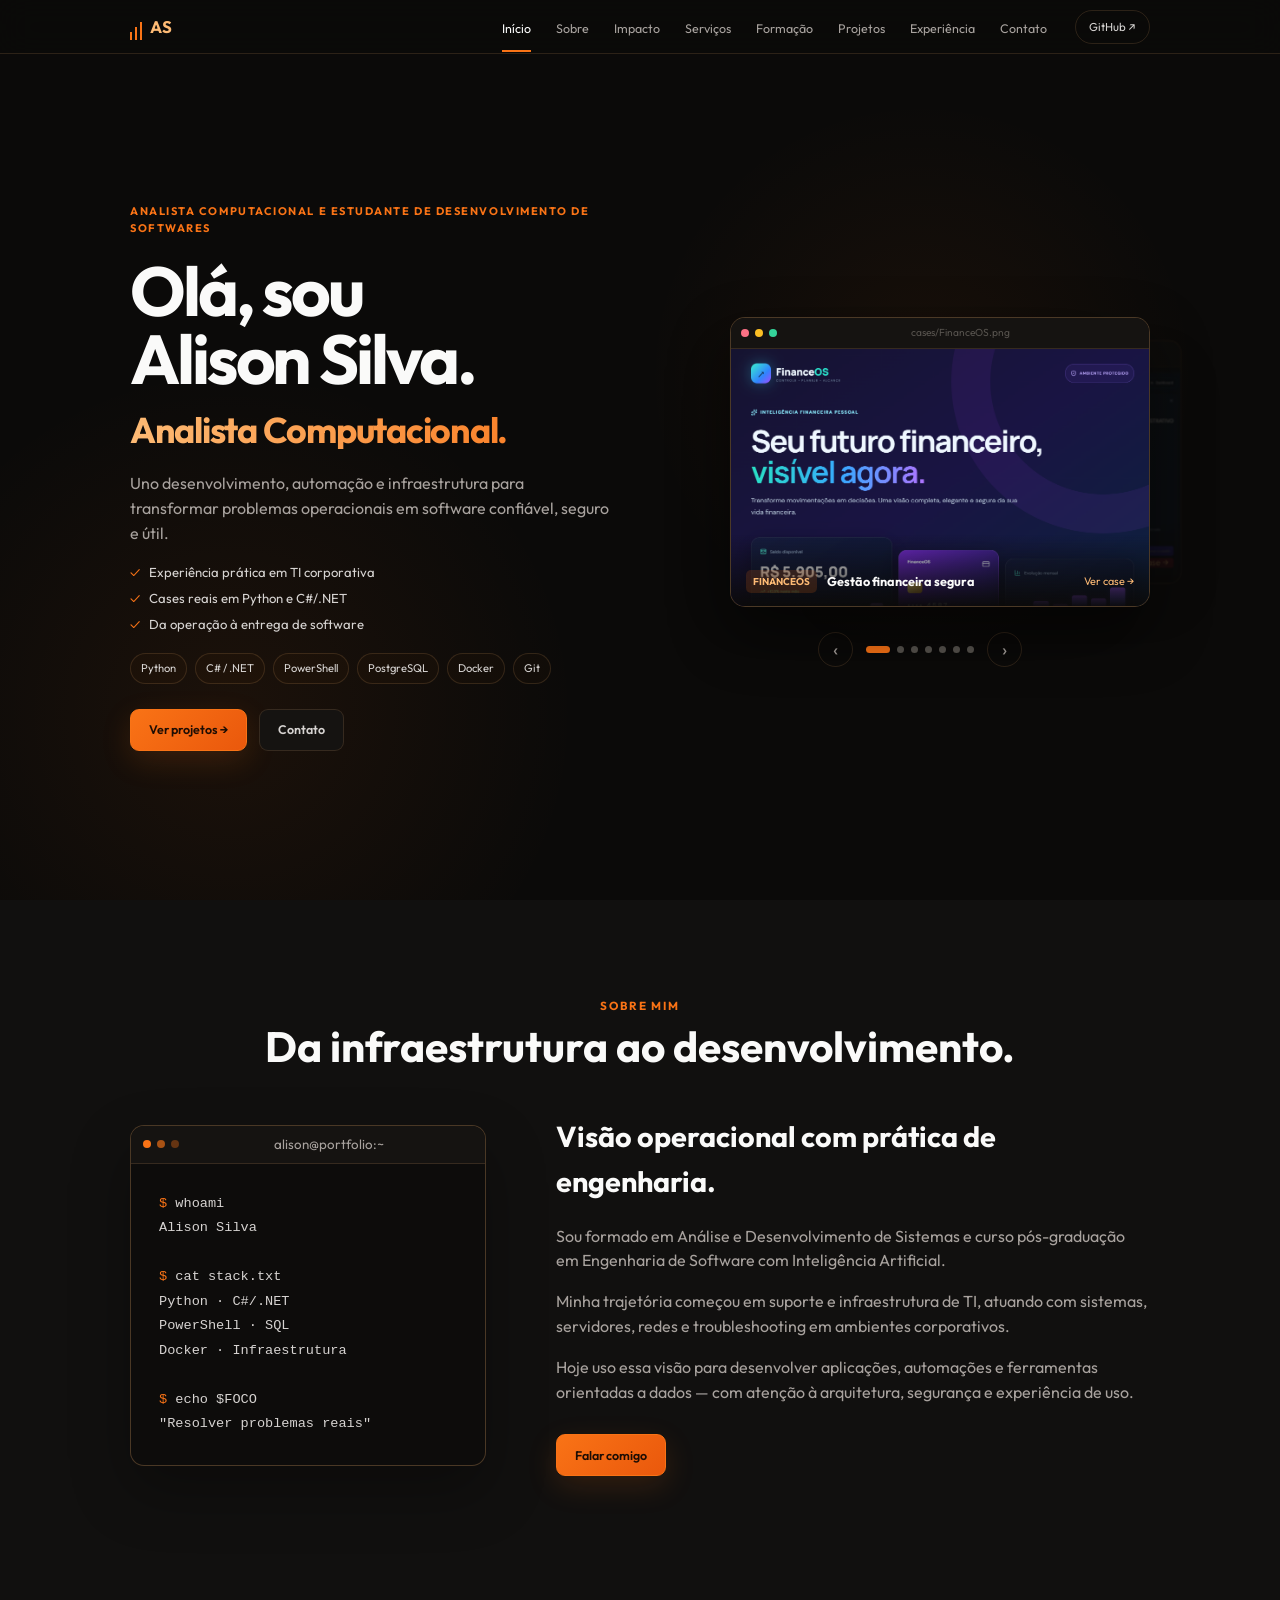
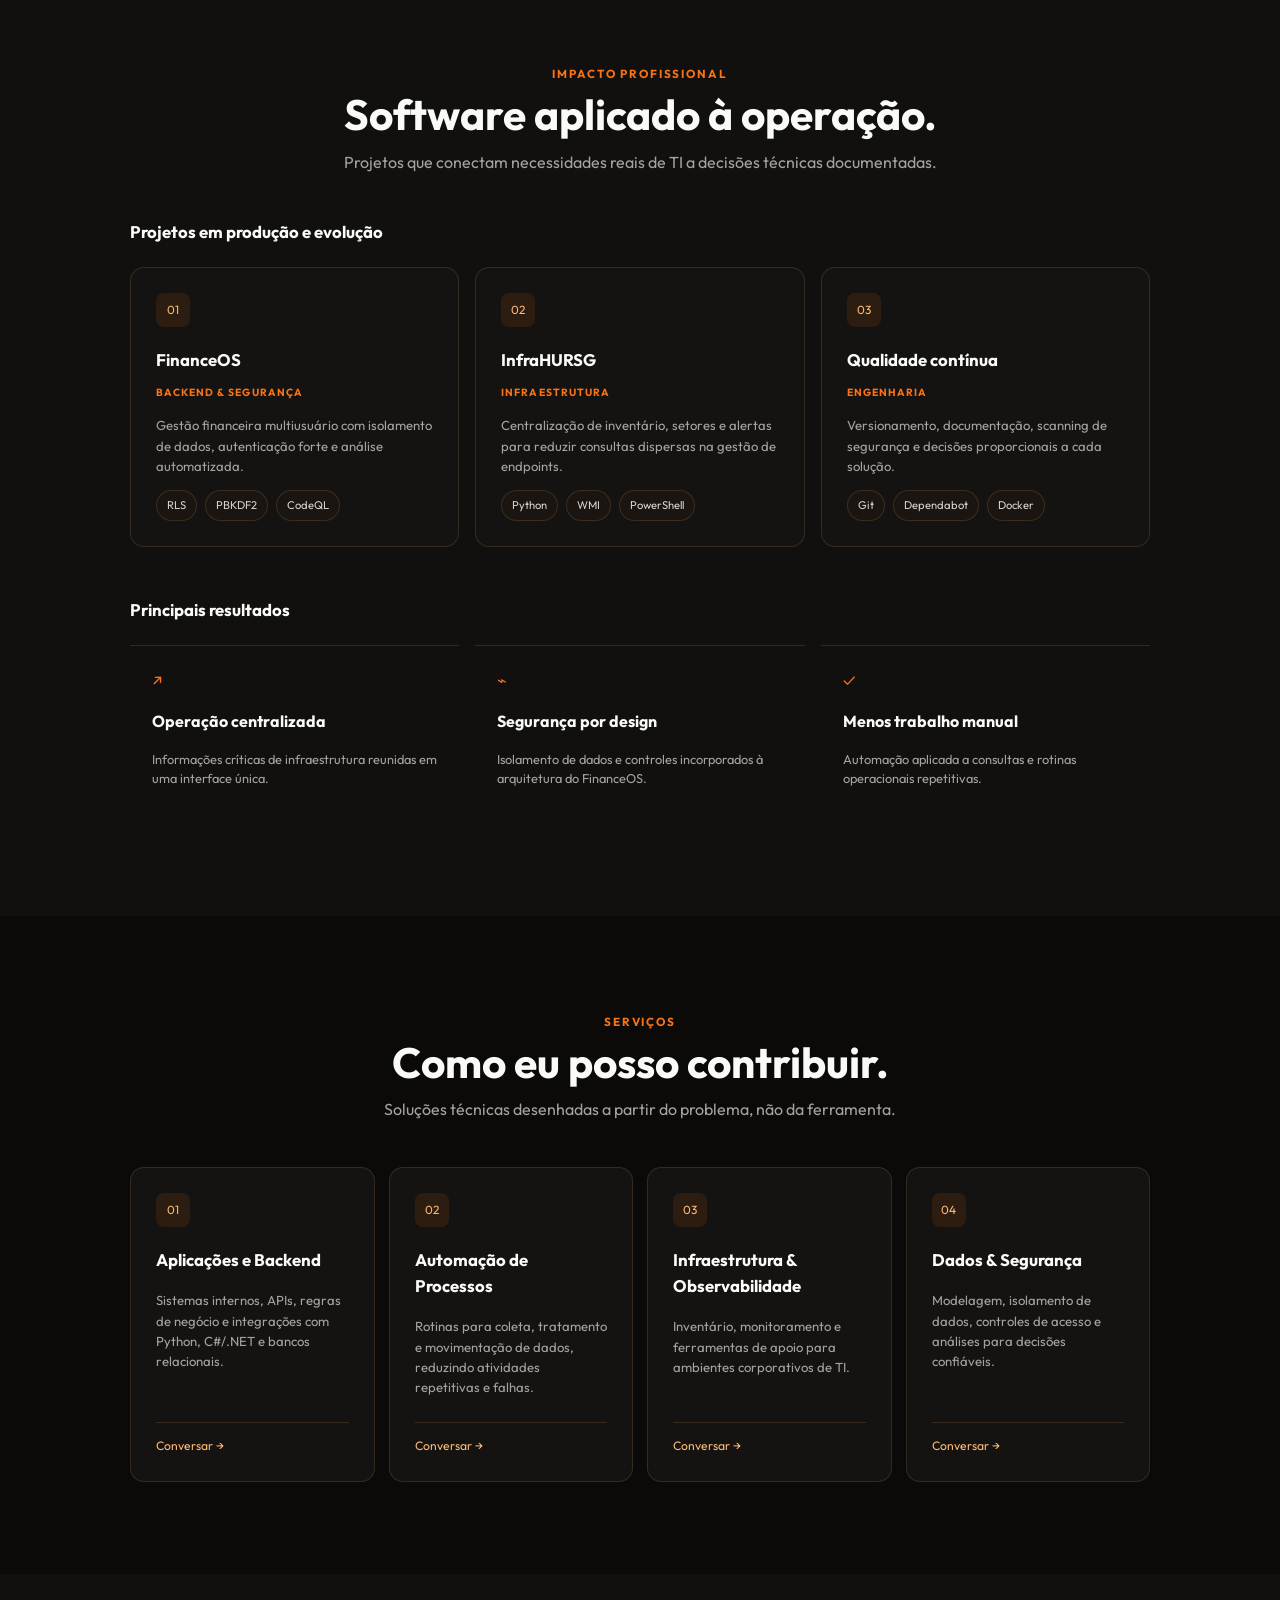
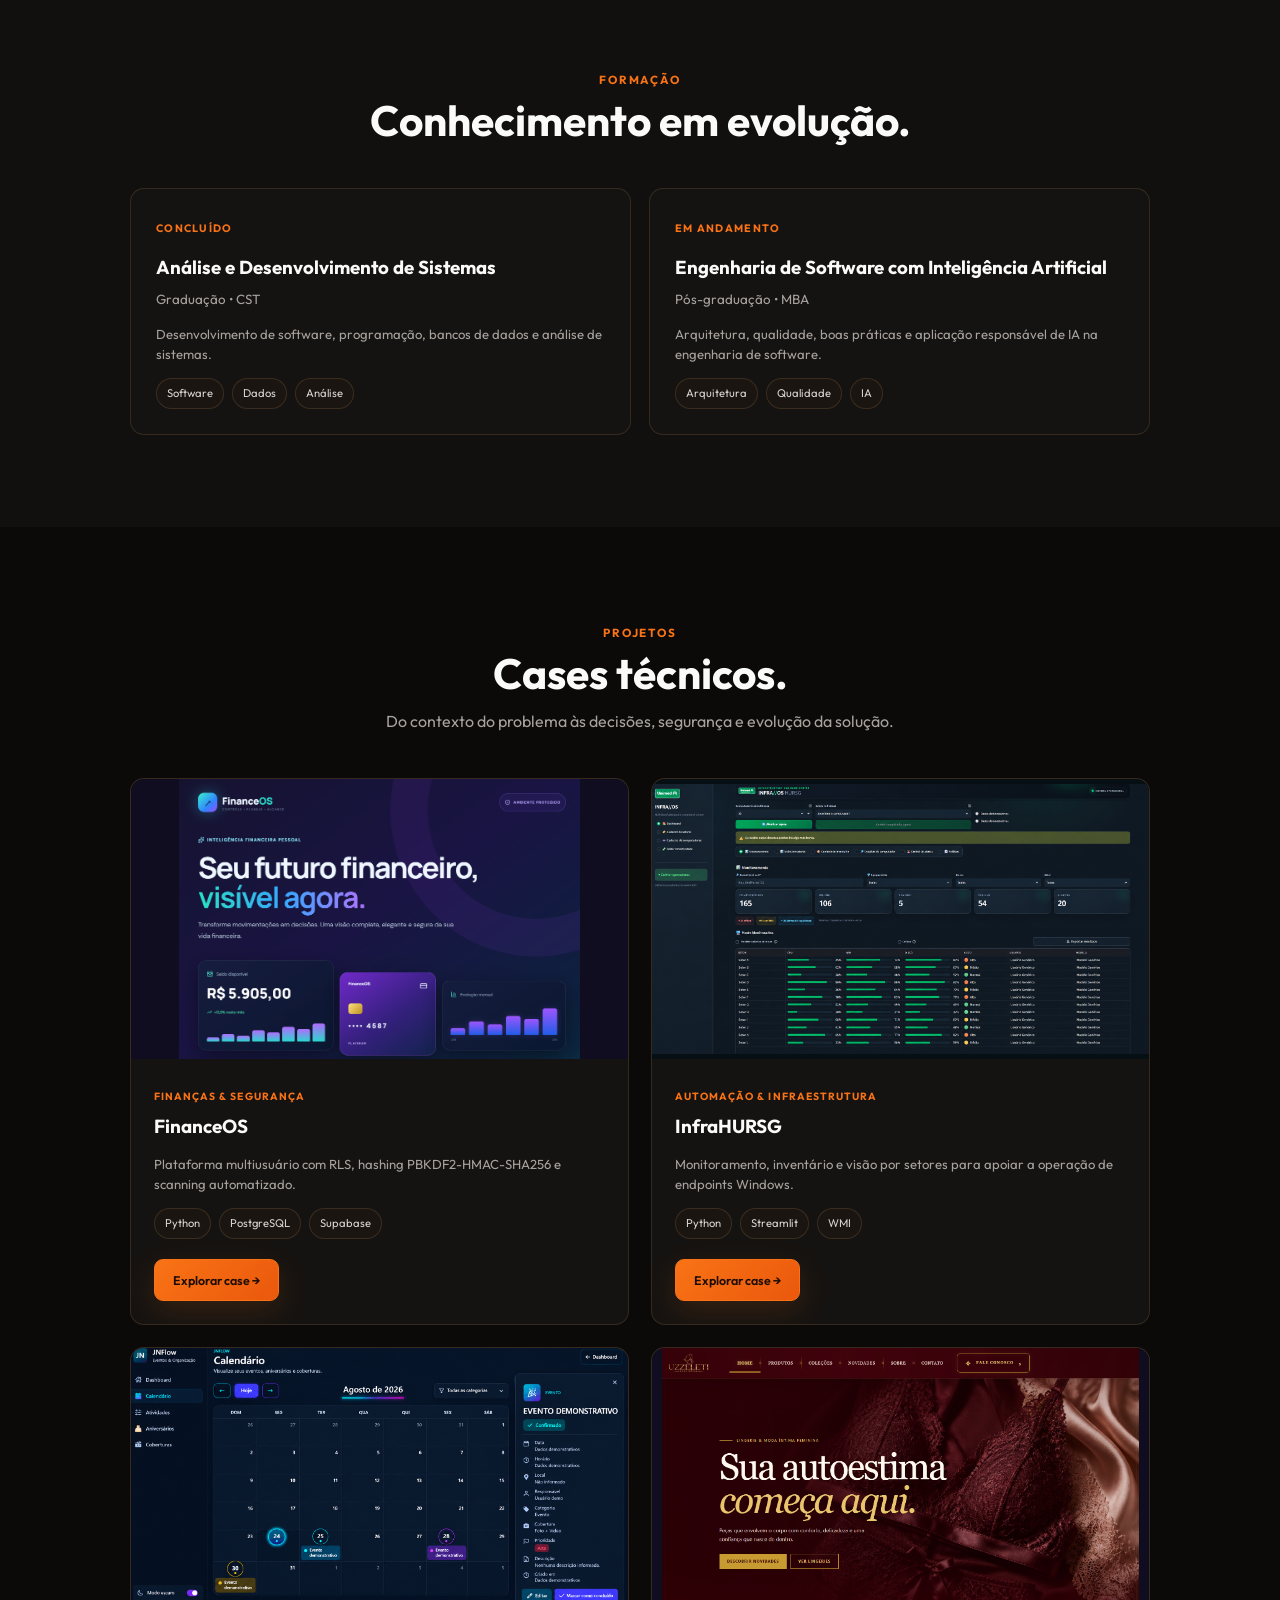
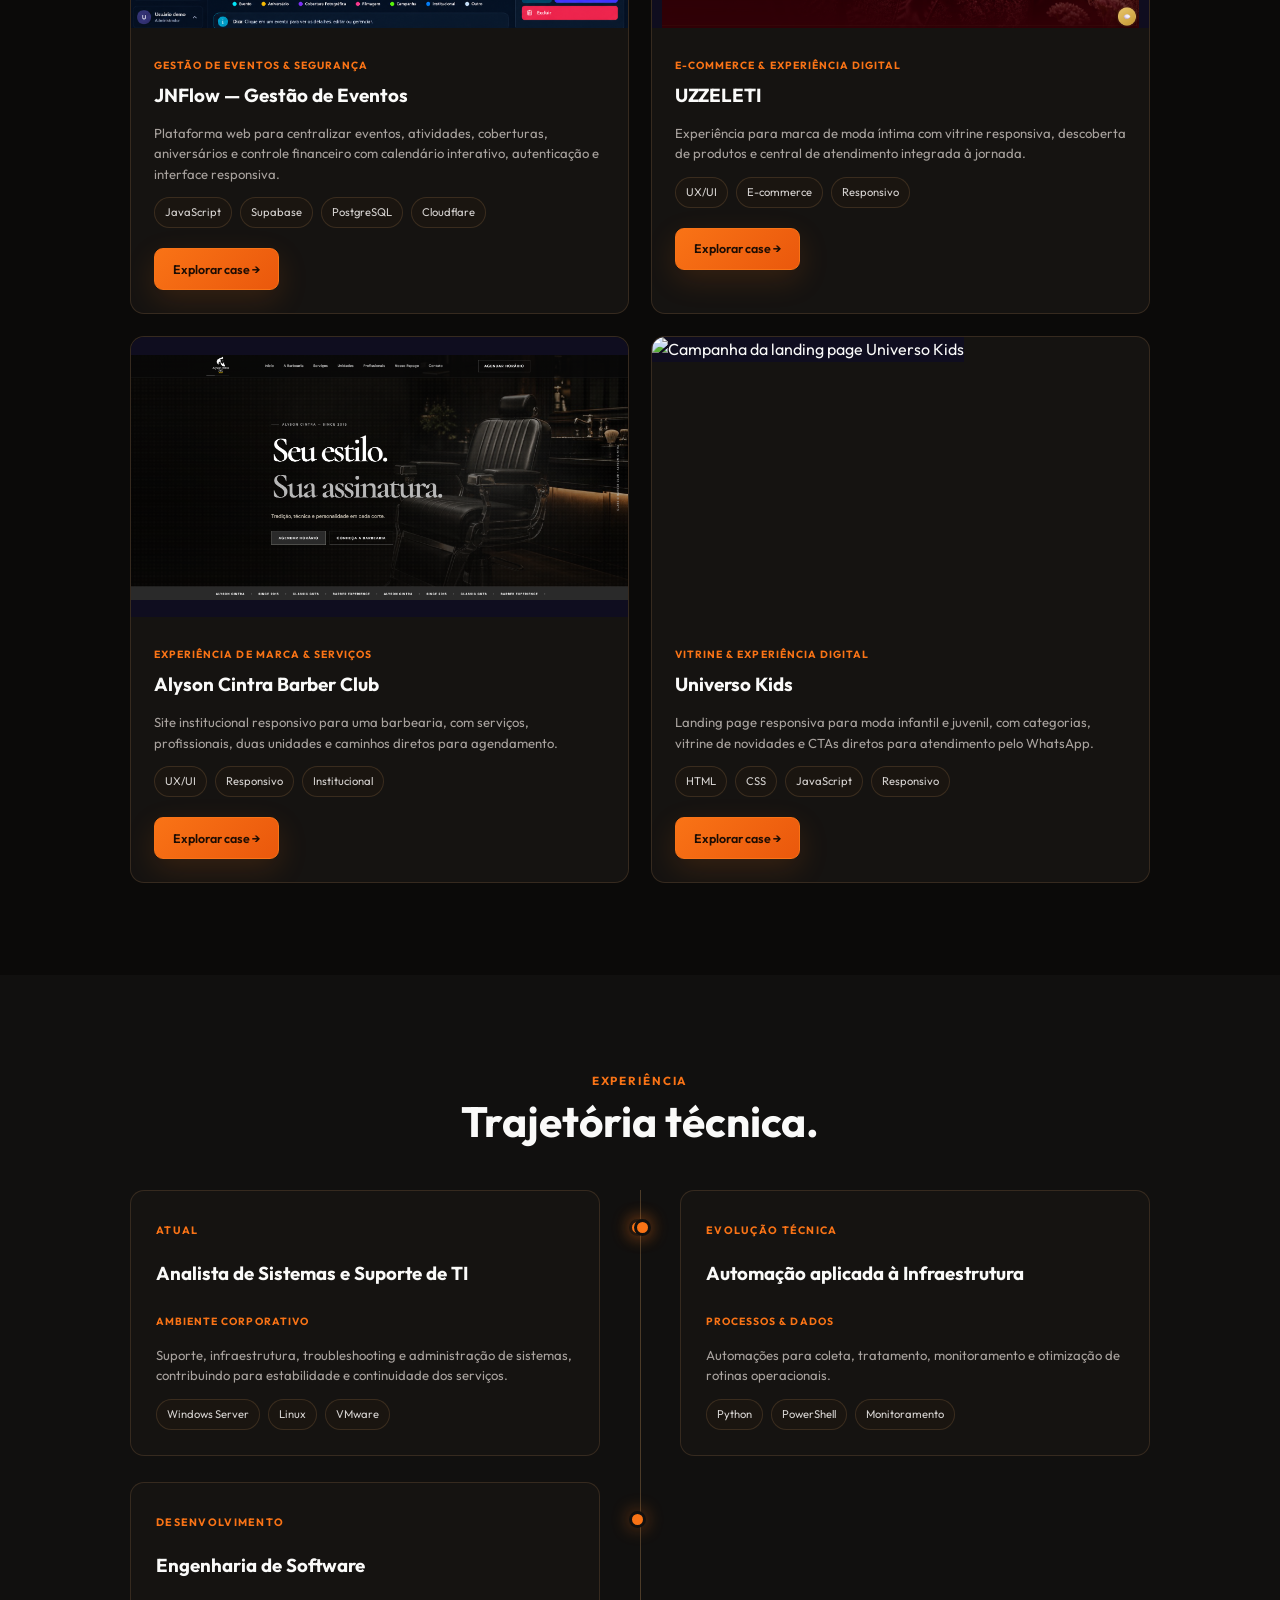
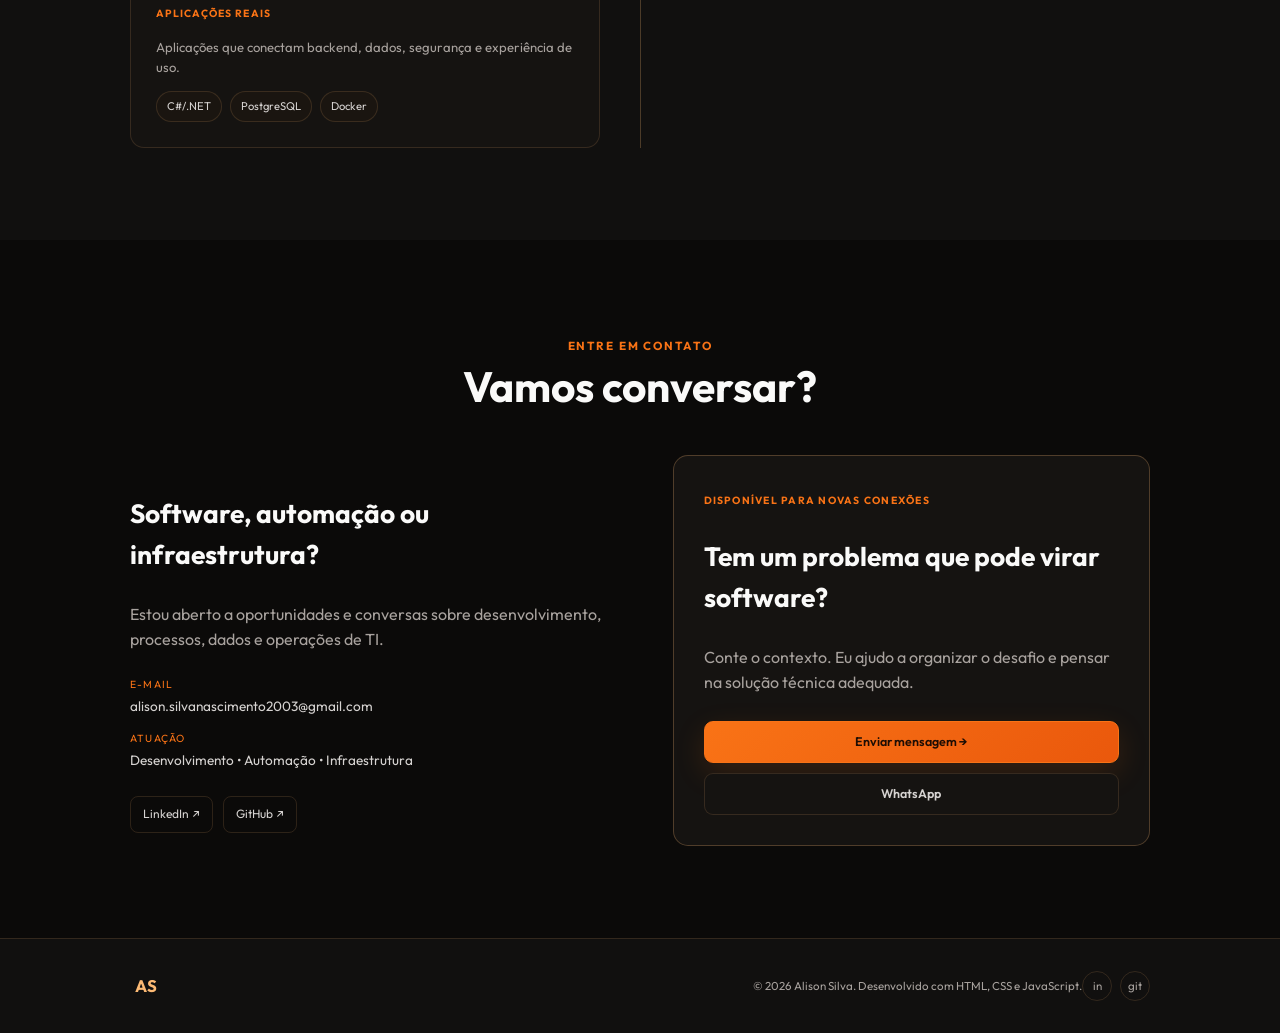
==== commit ff930928: "Add Universo Kids landing page case" ====
--- a/index.html
+++ b/index.html
@@ -7,7 +7,7 @@
 <header class="site-header"><nav class="nav shell" aria-label="Navegação principal"><a class="brand" href="#inicio" aria-label="Início"><i></i><i></i><i></i><strong>AS</strong></a><ul class="nav-list" id="mobile-nav-menu"><li><a class="active" href="#inicio">Início</a></li><li><a href="#sobre">Sobre</a></li><li><a href="#impacto">Impacto</a></li><li><a href="#servicos">Serviços</a></li><li><a href="#formacao">Formação</a></li><li><a href="#projetos">Projetos</a></li><li><a href="#experiencia">Experiência</a></li><li><a href="#contato">Contato</a></li></ul><button class="mobile-menu-toggle" type="button" aria-label="Abrir menu" aria-expanded="false" aria-controls="mobile-nav-menu"><i></i><i></i></button><a class="nav-github" href="https://github.com/Alison-silva-nascimento" target="_blank" rel="noopener noreferrer">GitHub ↗</a></nav></header>
 <main>
 <section class="hero section" id="inicio"><div class="shell hero-grid"><div class="hero-copy reveal"><span class="eyebrow">ANALISTA COMPUTACIONAL E ESTUDANTE DE DESENVOLVIMENTO DE SOFTWARES</span><h1>Olá, sou<br>Alison Silva.</h1><p class="hero-role"><span id="rotating-role">Analista Computacional.</span></p><p>Uno desenvolvimento, automação e infraestrutura para transformar problemas operacionais em software confiável, seguro e útil.</p><ul class="hero-facts"><li>Experiência prática em TI corporativa</li><li>Cases reais em Python e C#/.NET</li><li>Da operação à entrega de software</li></ul><div class="chips"><span>Python</span><span>C# / .NET</span><span>PowerShell</span><span>PostgreSQL</span><span>Docker</span><span>Git</span></div><div class="hero-actions"><a class="button primary" href="#projetos">Ver projetos →</a><a class="button secondary" href="#contato">Contato</a></div></div>
-<div class="hero-carousel reveal" data-hero-carousel><div class="carousel-stack" aria-live="polite"><a class="showcase-card active" href="financeos.html" data-role="Analista Computacional."><span class="window-bar"><i></i><i></i><i></i><small>cases/FinanceOS.png</small></span><img src="assets/images/financeos-hero-20260825.png" alt="Dashboard do FinanceOS"><span class="showcase-caption"><b>FINANCEOS</b><strong>Gestão financeira segura</strong><em>Ver case →</em></span></a><a class="showcase-card" href="infraos.html" data-role="Automação e Infraestrutura." aria-hidden="true" tabindex="-1"><span class="window-bar"><i></i><i></i><i></i><small>cases/InfraHURSG.png</small></span><img class="infraos-overview-image" src="assets/images/infrahursg-sanitized.png" alt="Visão geral do InfraHURSG"><span class="showcase-caption"><b>INFRAHURSG</b><strong>Monitoramento e inventário</strong><em>Ver case →</em></span></a><a class="showcase-card" href="jnflow.html" data-role="Estudante de Desenvolvimento de Softwares." aria-hidden="true" tabindex="-1"><span class="window-bar"><i></i><i></i><i></i><small>cases/JNFlow.png</small></span><img class="jnflow-overview-image" src="assets/images/jnflow-calendar-sanitized.png" alt="Calendário demonstrativo e sanitizado do JNFlow"><span class="showcase-caption"><b>JNFLOW</b><strong>Gestão de eventos</strong><em>Ver case →</em></span></a><a class="showcase-card" href="uzzeleti.html" data-role="Experiência Digital." aria-hidden="true" tabindex="-1"><span class="window-bar"><i></i><i></i><i></i><small>cases/UZZELETI.png</small></span><img class="uzzeleti-overview-image" src="assets/images/uzzeleti-desktop.png" alt="Página inicial do UZZELETI"><span class="showcase-caption"><b>UZZELETI</b><strong>E-commerce e experiência de marca</strong><em>Ver case →</em></span></a><a class="showcase-card" href="alyson-cintra.html" data-role="Experiência Digital e Responsiva." aria-hidden="true" tabindex="-1"><span class="window-bar"><i></i><i></i><i></i><small>cases/AlysonCintra.png</small></span><img class="alyson-cintra-overview-image" src="assets/images/alyson-cintra-desktop.png" alt="Página inicial do Alyson Cintra Barber Club"><span class="showcase-caption"><b>ALYSON CINTRA</b><strong>Barber Club</strong><em>Ver case →</em></span></a><a class="showcase-card code-showcase" href="#servicos" data-role="Analista de Sistemas e Infraestrutura." aria-hidden="true" tabindex="-1"><span class="window-bar"><i></i><i></i><i></i><small>src/solucao.py</small></span><code><b>def</b> resolver(problema):<br>&nbsp;&nbsp;contexto = entender(problema)<br>&nbsp;&nbsp;solucao = construir(contexto)<br>&nbsp;&nbsp;<b>return</b> validar(solucao)</code><span class="showcase-caption"><b>MÉTODO</b><strong>Operação → Software</strong><em>Conhecer →</em></span></a></div><div class="carousel-controls"><button class="carousel-prev" type="button" aria-label="Destaque anterior">‹</button><div class="carousel-dots"><button class="active" type="button" aria-label="Mostrar FinanceOS" aria-current="true"></button><button type="button" aria-label="Mostrar InfraHURSG" aria-current="false"></button><button type="button" aria-label="Mostrar JNFlow" aria-current="false"></button><button type="button" aria-label="Mostrar UZZELETI" aria-current="false"></button><button type="button" aria-label="Mostrar Alyson Cintra Barber Club" aria-current="false"></button><button type="button" aria-label="Mostrar método" aria-current="false"></button></div><button class="carousel-next" type="button" aria-label="Próximo destaque">›</button></div></div></div></section>
+<div class="hero-carousel reveal" data-hero-carousel><div class="carousel-stack" aria-live="polite"><a class="showcase-card active" href="financeos.html" data-role="Analista Computacional."><span class="window-bar"><i></i><i></i><i></i><small>cases/FinanceOS.png</small></span><img src="assets/images/financeos-hero-20260825.png" alt="Dashboard do FinanceOS"><span class="showcase-caption"><b>FINANCEOS</b><strong>Gestão financeira segura</strong><em>Ver case →</em></span></a><a class="showcase-card" href="infraos.html" data-role="Automação e Infraestrutura." aria-hidden="true" tabindex="-1"><span class="window-bar"><i></i><i></i><i></i><small>cases/InfraHURSG.png</small></span><img class="infraos-overview-image" src="assets/images/infrahursg-sanitized.png" alt="Visão geral do InfraHURSG"><span class="showcase-caption"><b>INFRAHURSG</b><strong>Monitoramento e inventário</strong><em>Ver case →</em></span></a><a class="showcase-card" href="jnflow.html" data-role="Estudante de Desenvolvimento de Softwares." aria-hidden="true" tabindex="-1"><span class="window-bar"><i></i><i></i><i></i><small>cases/JNFlow.png</small></span><img class="jnflow-overview-image" src="assets/images/jnflow-calendar-sanitized.png" alt="Calendário demonstrativo e sanitizado do JNFlow"><span class="showcase-caption"><b>JNFLOW</b><strong>Gestão de eventos</strong><em>Ver case →</em></span></a><a class="showcase-card" href="uzzeleti.html" data-role="Experiência Digital." aria-hidden="true" tabindex="-1"><span class="window-bar"><i></i><i></i><i></i><small>cases/UZZELETI.png</small></span><img class="uzzeleti-overview-image" src="assets/images/uzzeleti-desktop.png" alt="Página inicial do UZZELETI"><span class="showcase-caption"><b>UZZELETI</b><strong>E-commerce e experiência de marca</strong><em>Ver case →</em></span></a><a class="showcase-card" href="alyson-cintra.html" data-role="Experiência Digital e Responsiva." aria-hidden="true" tabindex="-1"><span class="window-bar"><i></i><i></i><i></i><small>cases/AlysonCintra.png</small></span><img class="alyson-cintra-overview-image" src="assets/images/alyson-cintra-desktop.png" alt="Página inicial do Alyson Cintra Barber Club"><span class="showcase-caption"><b>ALYSON CINTRA</b><strong>Barber Club</strong><em>Ver case →</em></span></a><a class="showcase-card" href="universo-kids.html" data-role="Interfaces e Experiências Digitais." aria-hidden="true" tabindex="-1"><span class="window-bar"><i></i><i></i><i></i><small>cases/UniversoKids.png</small></span><img class="universo-kids-overview-image" src="https://alison-silva-nascimento.github.io/Universo-KIDS/assets/editorial/irmaos-combinando.webp" alt="Campanha da landing page Universo Kids"><span class="showcase-caption"><b>UNIVERSO KIDS</b><strong>Moda infantil e juvenil</strong><em>Ver case →</em></span></a><a class="showcase-card code-showcase" href="#servicos" data-role="Analista de Sistemas e Infraestrutura." aria-hidden="true" tabindex="-1"><span class="window-bar"><i></i><i></i><i></i><small>src/solucao.py</small></span><code><b>def</b> resolver(problema):<br>&nbsp;&nbsp;contexto = entender(problema)<br>&nbsp;&nbsp;solucao = construir(contexto)<br>&nbsp;&nbsp;<b>return</b> validar(solucao)</code><span class="showcase-caption"><b>MÉTODO</b><strong>Operação → Software</strong><em>Conhecer →</em></span></a></div><div class="carousel-controls"><button class="carousel-prev" type="button" aria-label="Destaque anterior">‹</button><div class="carousel-dots"><button class="active" type="button" aria-label="Mostrar FinanceOS" aria-current="true"></button><button type="button" aria-label="Mostrar InfraHURSG" aria-current="false"></button><button type="button" aria-label="Mostrar JNFlow" aria-current="false"></button><button type="button" aria-label="Mostrar UZZELETI" aria-current="false"></button><button type="button" aria-label="Mostrar Alyson Cintra Barber Club" aria-current="false"></button><button type="button" aria-label="Mostrar Universo Kids" aria-current="false"></button><button type="button" aria-label="Mostrar método" aria-current="false"></button></div><button class="carousel-next" type="button" aria-label="Próximo destaque">›</button></div></div></div></section>
 
 <section class="section alt" id="sobre"><div class="shell"><header class="section-title"><span>SOBRE MIM</span><h2>Da infraestrutura ao desenvolvimento.</h2></header><div class="about-grid"><div class="profile-terminal reveal"><div class="terminal-top"><i></i><i></i><i></i><small>alison@portfolio:~</small></div><pre><span>$</span> whoami
 Alison Silva
@@ -26,7 +26,7 @@
 
 <section class="section alt" id="formacao"><div class="shell"><header class="section-title"><span>FORMAÇÃO</span><h2>Conhecimento em evolução.</h2></header><div class="education-grid"><article class="education-card reveal"><span>CONCLUÍDO</span><h3>Análise e Desenvolvimento de Sistemas</h3><small>Graduação • CST</small><p>Desenvolvimento de software, programação, bancos de dados e análise de sistemas.</p><div class="chips"><span>Software</span><span>Dados</span><span>Análise</span></div></article><article class="education-card reveal"><span>EM ANDAMENTO</span><h3>Engenharia de Software com Inteligência Artificial</h3><small>Pós-graduação • MBA</small><p>Arquitetura, qualidade, boas práticas e aplicação responsável de IA na engenharia de software.</p><div class="chips"><span>Arquitetura</span><span>Qualidade</span><span>IA</span></div></article></div></div></section>
 
-<section class="section" id="projetos"><div class="shell"><header class="section-title"><span>PROJETOS</span><h2>Cases técnicos.</h2><p>Do contexto do problema às decisões, segurança e evolução da solução.</p></header><div class="projects-grid"><article class="project-card reveal"><a href="financeos.html"><img src="assets/images/financeos-hero-20260825.png" alt="Dashboard do FinanceOS"></a><div><b>FINANÇAS &amp; SEGURANÇA</b><h3>FinanceOS</h3><p>Plataforma multiusuário com RLS, hashing PBKDF2-HMAC-SHA256 e scanning automatizado.</p><div class="chips"><span>Python</span><span>PostgreSQL</span><span>Supabase</span></div><a class="button primary" href="financeos.html">Explorar case →</a></div></article><article class="project-card reveal"><a href="infraos.html"><img class="infraos-overview-image" src="assets/images/infrahursg-sanitized.png" alt="Visão geral do InfraHURSG"></a><div><b>AUTOMAÇÃO &amp; INFRAESTRUTURA</b><h3>InfraHURSG</h3><p>Monitoramento, inventário e visão por setores para apoiar a operação de endpoints Windows.</p><div class="chips"><span>Python</span><span>Streamlit</span><span>WMI</span></div><a class="button primary" href="infraos.html">Explorar case →</a></div></article><article class="project-card project-card-featured reveal"><a href="jnflow.html"><img src="assets/images/jnflow-calendar-sanitized.png" alt="Calendário demonstrativo e sanitizado do JNFlow"></a><div><b>GESTÃO DE EVENTOS &amp; SEGURANÇA</b><h3>JNFlow — Gestão de Eventos</h3><p>Plataforma web para centralizar eventos, atividades, coberturas, aniversários e controle financeiro com calendário interativo, autenticação e interface responsiva.</p><div class="chips"><span>JavaScript</span><span>Supabase</span><span>PostgreSQL</span><span>Cloudflare</span></div><a class="button primary" href="jnflow.html">Explorar case →</a></div></article><article class="project-card reveal"><a href="uzzeleti.html"><img class="uzzeleti-overview-image" src="assets/images/uzzeleti-desktop.png" alt="Página inicial do UZZELETI"></a><div><b>E-COMMERCE &amp; EXPERIÊNCIA DIGITAL</b><h3>UZZELETI</h3><p>Experiência para marca de moda íntima com vitrine responsiva, descoberta de produtos e central de atendimento integrada à jornada.</p><div class="chips"><span>UX/UI</span><span>E-commerce</span><span>Responsivo</span></div><a class="button primary" href="uzzeleti.html">Explorar case →</a></div></article><article class="project-card reveal"><a href="alyson-cintra.html"><img class="alyson-cintra-overview-image" src="assets/images/alyson-cintra-desktop.png" alt="Página inicial do Alyson Cintra Barber Club"></a><div><b>EXPERIÊNCIA DE MARCA &amp; SERVIÇOS</b><h3>Alyson Cintra Barber Club</h3><p>Site institucional responsivo para uma barbearia, com serviços, profissionais, duas unidades e caminhos diretos para agendamento.</p><div class="chips"><span>UX/UI</span><span>Responsivo</span><span>Institucional</span></div><a class="button primary" href="alyson-cintra.html">Explorar case →</a></div></article></div></div></section>
+<section class="section" id="projetos"><div class="shell"><header class="section-title"><span>PROJETOS</span><h2>Cases técnicos.</h2><p>Do contexto do problema às decisões, segurança e evolução da solução.</p></header><div class="projects-grid"><article class="project-card reveal"><a href="financeos.html"><img src="assets/images/financeos-hero-20260825.png" alt="Dashboard do FinanceOS"></a><div><b>FINANÇAS &amp; SEGURANÇA</b><h3>FinanceOS</h3><p>Plataforma multiusuário com RLS, hashing PBKDF2-HMAC-SHA256 e scanning automatizado.</p><div class="chips"><span>Python</span><span>PostgreSQL</span><span>Supabase</span></div><a class="button primary" href="financeos.html">Explorar case →</a></div></article><article class="project-card reveal"><a href="infraos.html"><img class="infraos-overview-image" src="assets/images/infrahursg-sanitized.png" alt="Visão geral do InfraHURSG"></a><div><b>AUTOMAÇÃO &amp; INFRAESTRUTURA</b><h3>InfraHURSG</h3><p>Monitoramento, inventário e visão por setores para apoiar a operação de endpoints Windows.</p><div class="chips"><span>Python</span><span>Streamlit</span><span>WMI</span></div><a class="button primary" href="infraos.html">Explorar case →</a></div></article><article class="project-card project-card-featured reveal"><a href="jnflow.html"><img src="assets/images/jnflow-calendar-sanitized.png" alt="Calendário demonstrativo e sanitizado do JNFlow"></a><div><b>GESTÃO DE EVENTOS &amp; SEGURANÇA</b><h3>JNFlow — Gestão de Eventos</h3><p>Plataforma web para centralizar eventos, atividades, coberturas, aniversários e controle financeiro com calendário interativo, autenticação e interface responsiva.</p><div class="chips"><span>JavaScript</span><span>Supabase</span><span>PostgreSQL</span><span>Cloudflare</span></div><a class="button primary" href="jnflow.html">Explorar case →</a></div></article><article class="project-card reveal"><a href="uzzeleti.html"><img class="uzzeleti-overview-image" src="assets/images/uzzeleti-desktop.png" alt="Página inicial do UZZELETI"></a><div><b>E-COMMERCE &amp; EXPERIÊNCIA DIGITAL</b><h3>UZZELETI</h3><p>Experiência para marca de moda íntima com vitrine responsiva, descoberta de produtos e central de atendimento integrada à jornada.</p><div class="chips"><span>UX/UI</span><span>E-commerce</span><span>Responsivo</span></div><a class="button primary" href="uzzeleti.html">Explorar case →</a></div></article><article class="project-card reveal"><a href="alyson-cintra.html"><img class="alyson-cintra-overview-image" src="assets/images/alyson-cintra-desktop.png" alt="Página inicial do Alyson Cintra Barber Club"></a><div><b>EXPERIÊNCIA DE MARCA &amp; SERVIÇOS</b><h3>Alyson Cintra Barber Club</h3><p>Site institucional responsivo para uma barbearia, com serviços, profissionais, duas unidades e caminhos diretos para agendamento.</p><div class="chips"><span>UX/UI</span><span>Responsivo</span><span>Institucional</span></div><a class="button primary" href="alyson-cintra.html">Explorar case →</a></div></article><article class="project-card reveal"><a href="universo-kids.html"><img class="universo-kids-overview-image" src="https://alison-silva-nascimento.github.io/Universo-KIDS/assets/editorial/irmaos-combinando.webp" alt="Campanha da landing page Universo Kids"></a><div><b>VITRINE &amp; EXPERIÊNCIA DIGITAL</b><h3>Universo Kids</h3><p>Landing page responsiva para moda infantil e juvenil, com categorias, vitrine de novidades e CTAs diretos para atendimento pelo WhatsApp.</p><div class="chips"><span>HTML</span><span>CSS</span><span>JavaScript</span><span>Responsivo</span></div><a class="button primary" href="universo-kids.html">Explorar case →</a></div></article></div></div></section>
 
 <section class="section alt" id="experiencia"><div class="shell"><header class="section-title"><span>EXPERIÊNCIA</span><h2>Trajetória técnica.</h2></header><div class="timeline"><article class="timeline-card reveal"><span>ATUAL</span><h3>Analista de Sistemas e Suporte de TI</h3><b>AMBIENTE CORPORATIVO</b><p>Suporte, infraestrutura, troubleshooting e administração de sistemas, contribuindo para estabilidade e continuidade dos serviços.</p><div class="chips"><span>Windows Server</span><span>Linux</span><span>VMware</span></div></article><article class="timeline-card reveal"><span>EVOLUÇÃO TÉCNICA</span><h3>Automação aplicada à Infraestrutura</h3><b>PROCESSOS &amp; DADOS</b><p>Automações para coleta, tratamento, monitoramento e otimização de rotinas operacionais.</p><div class="chips"><span>Python</span><span>PowerShell</span><span>Monitoramento</span></div></article><article class="timeline-card reveal"><span>DESENVOLVIMENTO</span><h3>Engenharia de Software</h3><b>APLICAÇÕES REAIS</b><p>Aplicações que conectam backend, dados, segurança e experiência de uso.</p><div class="chips"><span>C#/.NET</span><span>PostgreSQL</span><span>Docker</span></div></article></div></div></section>
 
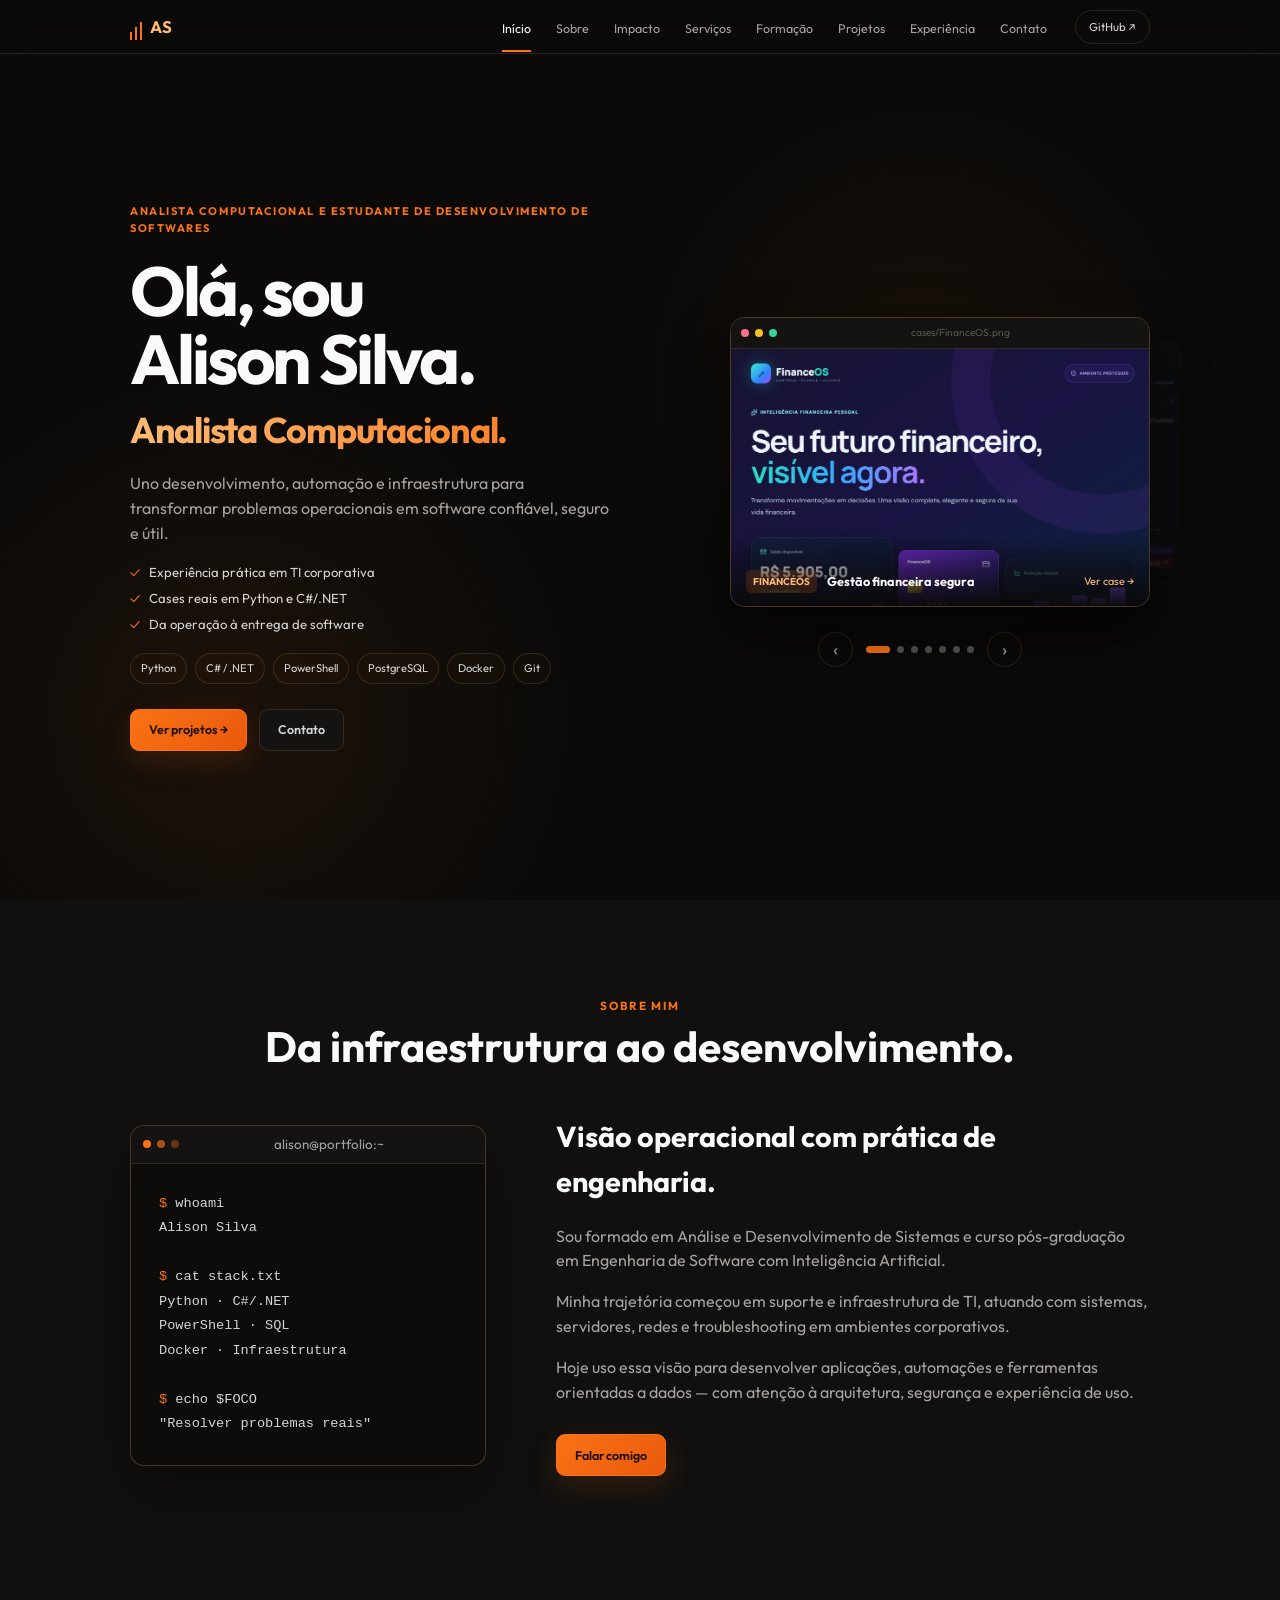
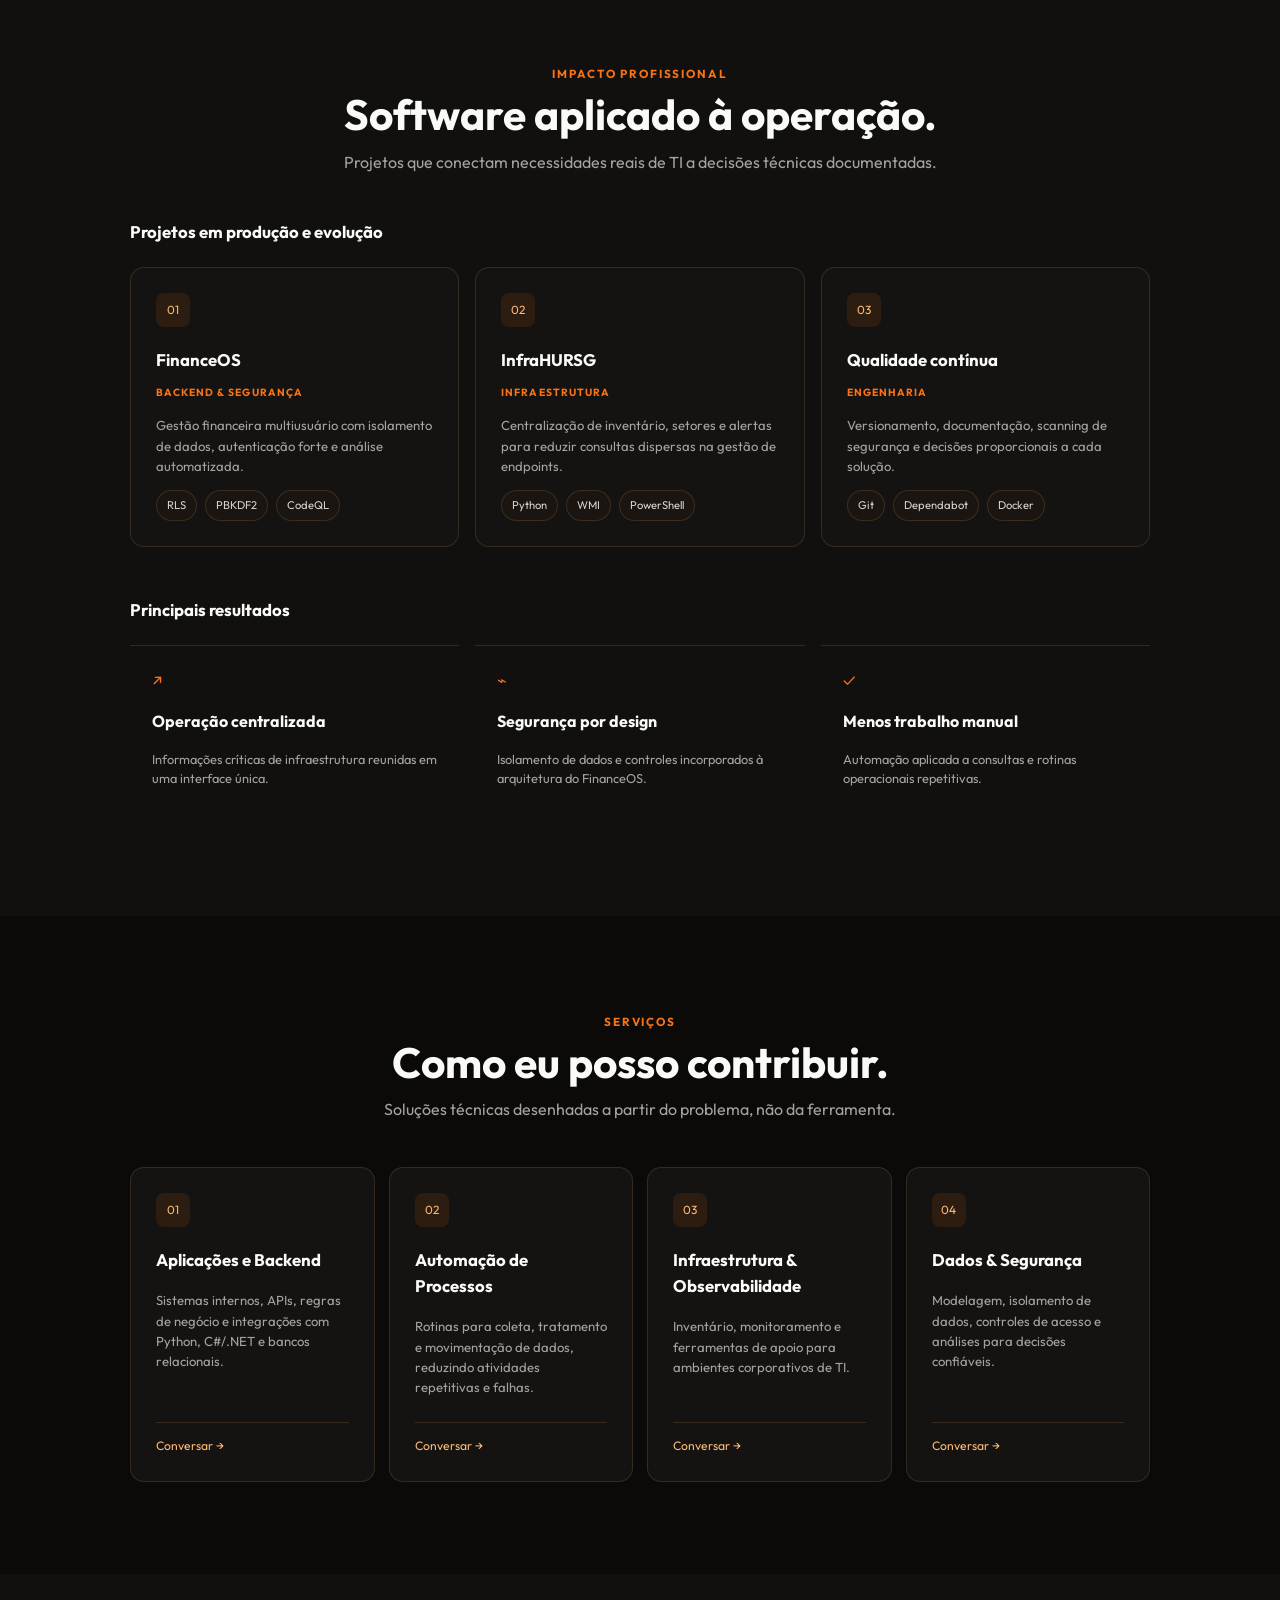
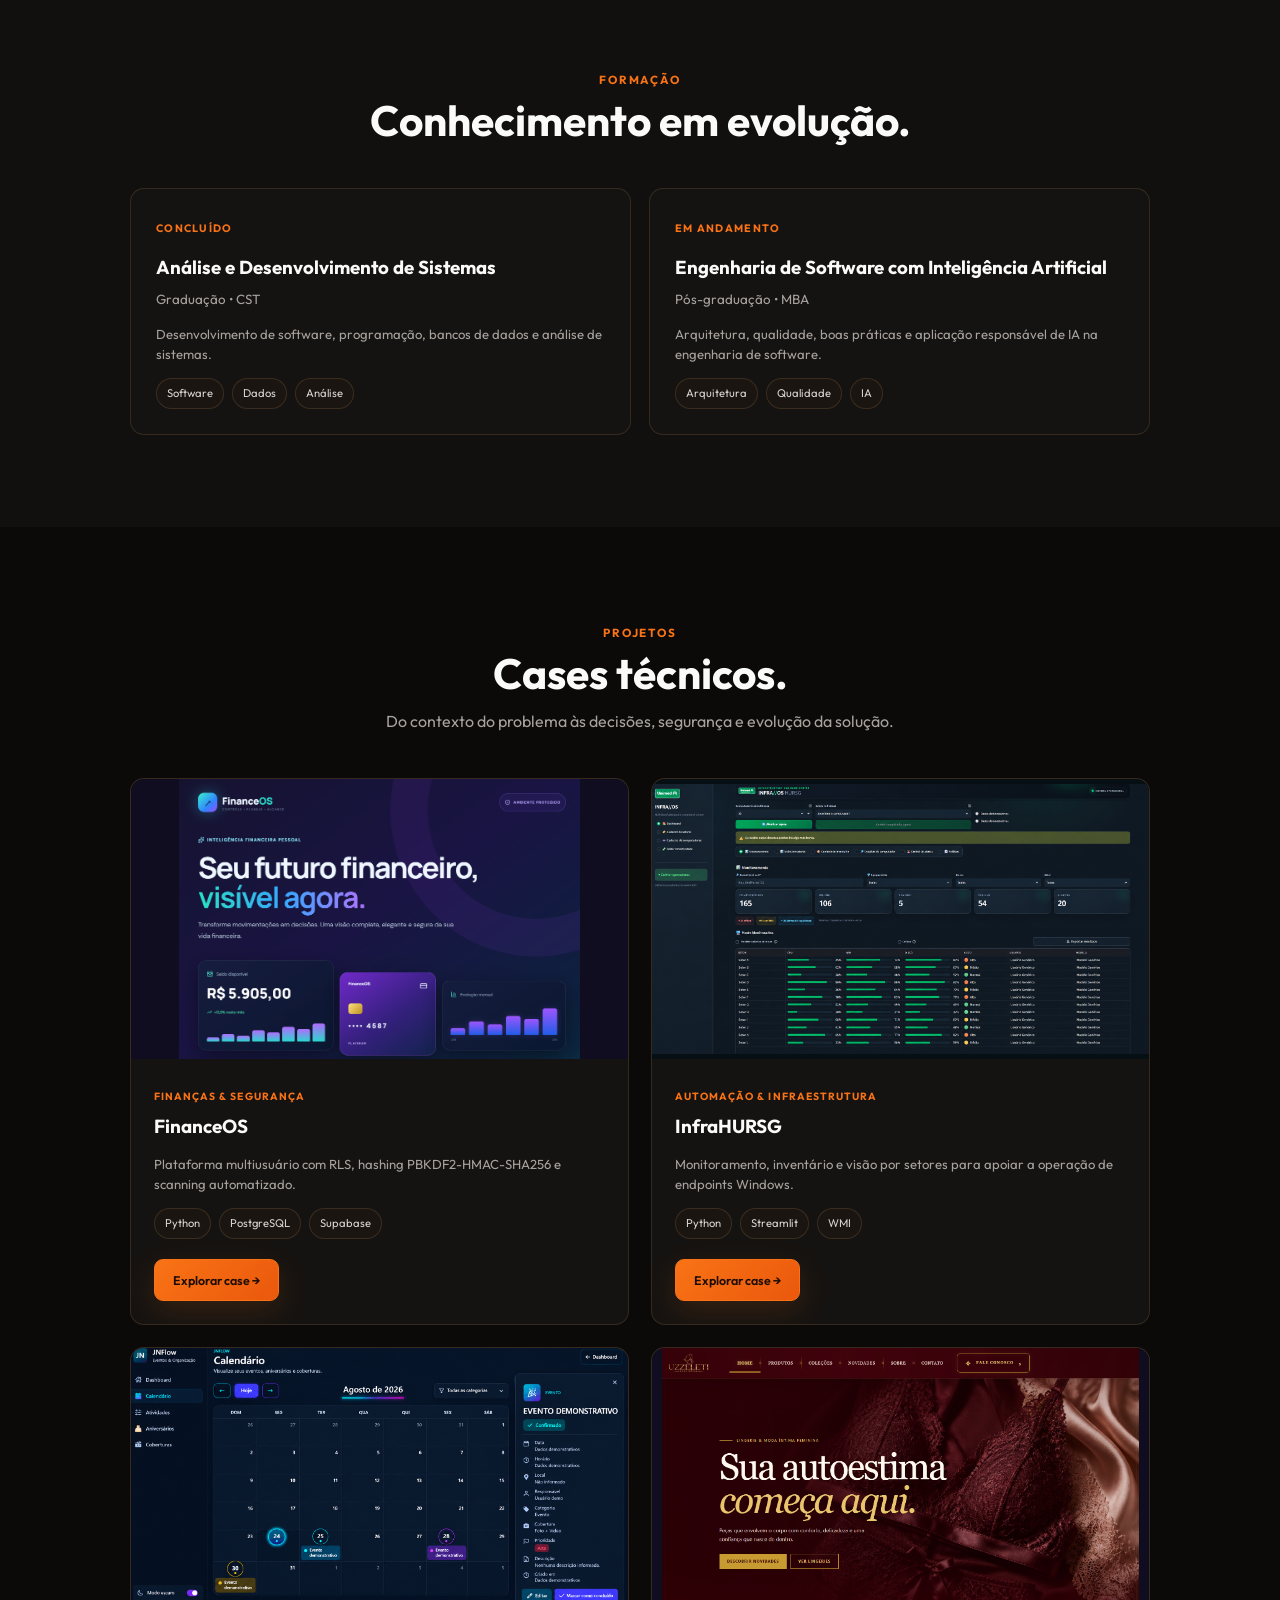
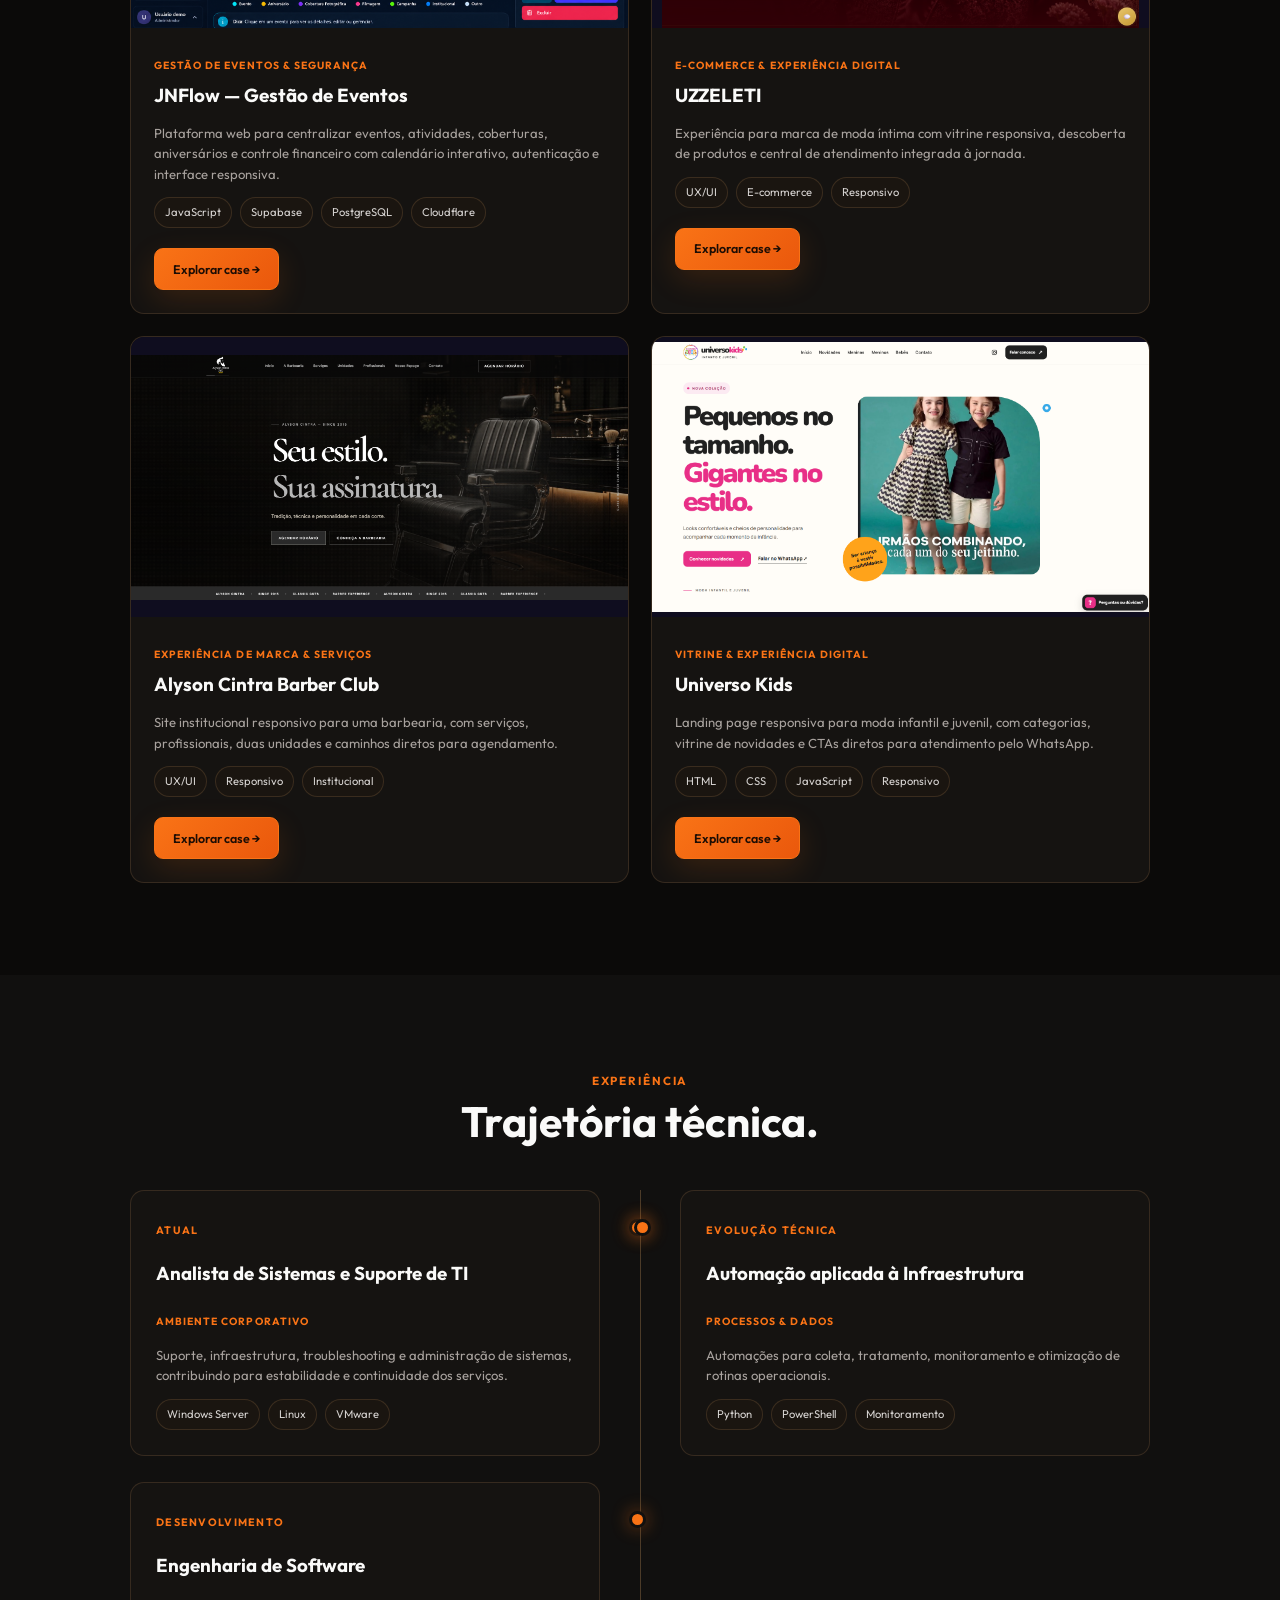
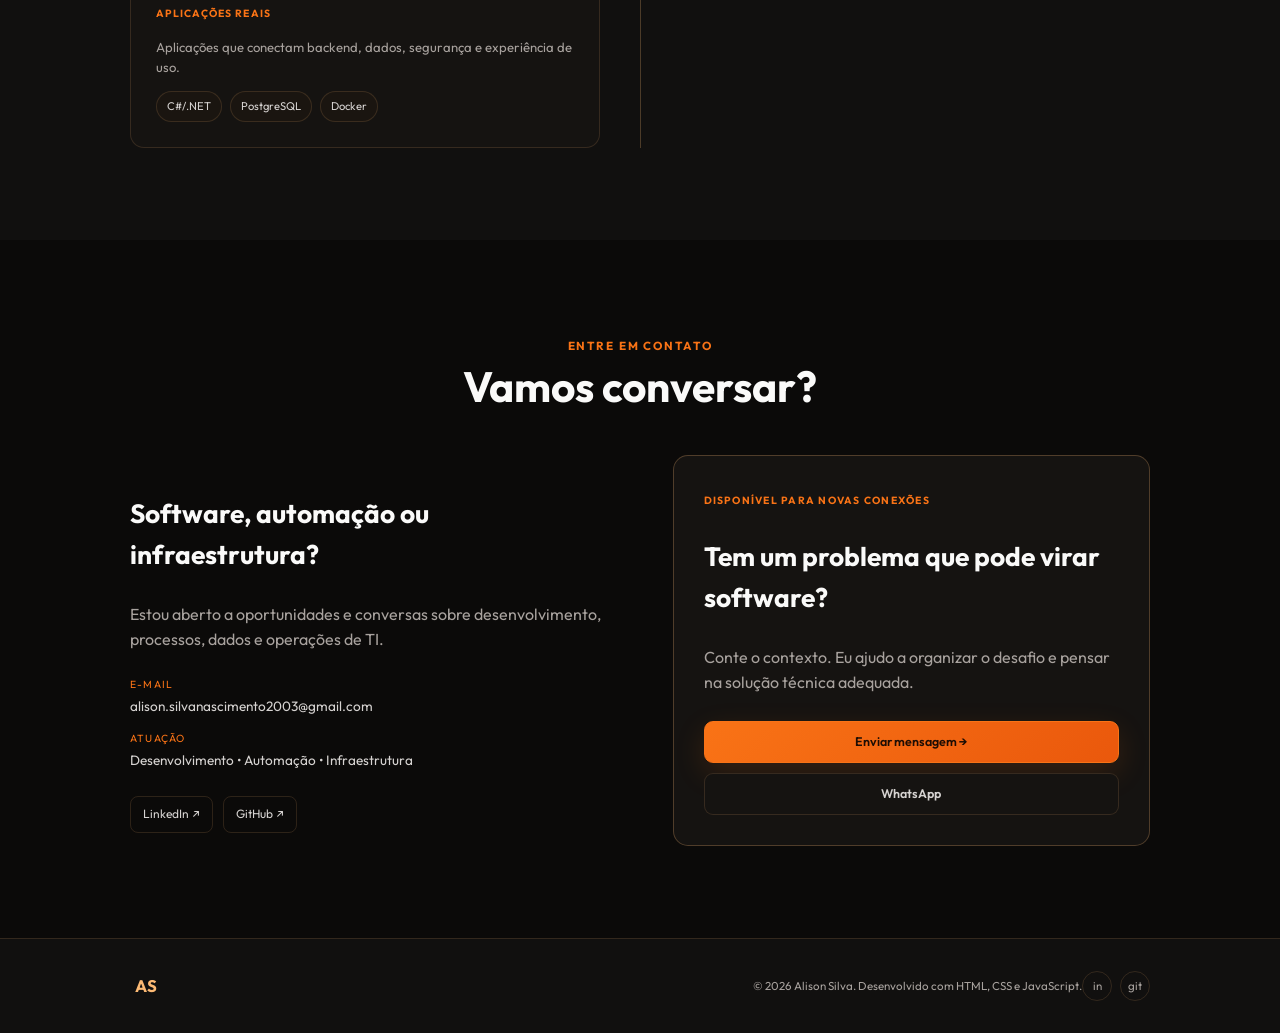
==== commit adfaa45f: "Use Universo Kids landing screenshot" ====
--- a/index.html
+++ b/index.html
@@ -7,7 +7,7 @@
 <header class="site-header"><nav class="nav shell" aria-label="Navegação principal"><a class="brand" href="#inicio" aria-label="Início"><i></i><i></i><i></i><strong>AS</strong></a><ul class="nav-list" id="mobile-nav-menu"><li><a class="active" href="#inicio">Início</a></li><li><a href="#sobre">Sobre</a></li><li><a href="#impacto">Impacto</a></li><li><a href="#servicos">Serviços</a></li><li><a href="#formacao">Formação</a></li><li><a href="#projetos">Projetos</a></li><li><a href="#experiencia">Experiência</a></li><li><a href="#contato">Contato</a></li></ul><button class="mobile-menu-toggle" type="button" aria-label="Abrir menu" aria-expanded="false" aria-controls="mobile-nav-menu"><i></i><i></i></button><a class="nav-github" href="https://github.com/Alison-silva-nascimento" target="_blank" rel="noopener noreferrer">GitHub ↗</a></nav></header>
 <main>
 <section class="hero section" id="inicio"><div class="shell hero-grid"><div class="hero-copy reveal"><span class="eyebrow">ANALISTA COMPUTACIONAL E ESTUDANTE DE DESENVOLVIMENTO DE SOFTWARES</span><h1>Olá, sou<br>Alison Silva.</h1><p class="hero-role"><span id="rotating-role">Analista Computacional.</span></p><p>Uno desenvolvimento, automação e infraestrutura para transformar problemas operacionais em software confiável, seguro e útil.</p><ul class="hero-facts"><li>Experiência prática em TI corporativa</li><li>Cases reais em Python e C#/.NET</li><li>Da operação à entrega de software</li></ul><div class="chips"><span>Python</span><span>C# / .NET</span><span>PowerShell</span><span>PostgreSQL</span><span>Docker</span><span>Git</span></div><div class="hero-actions"><a class="button primary" href="#projetos">Ver projetos →</a><a class="button secondary" href="#contato">Contato</a></div></div>
-<div class="hero-carousel reveal" data-hero-carousel><div class="carousel-stack" aria-live="polite"><a class="showcase-card active" href="financeos.html" data-role="Analista Computacional."><span class="window-bar"><i></i><i></i><i></i><small>cases/FinanceOS.png</small></span><img src="assets/images/financeos-hero-20260825.png" alt="Dashboard do FinanceOS"><span class="showcase-caption"><b>FINANCEOS</b><strong>Gestão financeira segura</strong><em>Ver case →</em></span></a><a class="showcase-card" href="infraos.html" data-role="Automação e Infraestrutura." aria-hidden="true" tabindex="-1"><span class="window-bar"><i></i><i></i><i></i><small>cases/InfraHURSG.png</small></span><img class="infraos-overview-image" src="assets/images/infrahursg-sanitized.png" alt="Visão geral do InfraHURSG"><span class="showcase-caption"><b>INFRAHURSG</b><strong>Monitoramento e inventário</strong><em>Ver case →</em></span></a><a class="showcase-card" href="jnflow.html" data-role="Estudante de Desenvolvimento de Softwares." aria-hidden="true" tabindex="-1"><span class="window-bar"><i></i><i></i><i></i><small>cases/JNFlow.png</small></span><img class="jnflow-overview-image" src="assets/images/jnflow-calendar-sanitized.png" alt="Calendário demonstrativo e sanitizado do JNFlow"><span class="showcase-caption"><b>JNFLOW</b><strong>Gestão de eventos</strong><em>Ver case →</em></span></a><a class="showcase-card" href="uzzeleti.html" data-role="Experiência Digital." aria-hidden="true" tabindex="-1"><span class="window-bar"><i></i><i></i><i></i><small>cases/UZZELETI.png</small></span><img class="uzzeleti-overview-image" src="assets/images/uzzeleti-desktop.png" alt="Página inicial do UZZELETI"><span class="showcase-caption"><b>UZZELETI</b><strong>E-commerce e experiência de marca</strong><em>Ver case →</em></span></a><a class="showcase-card" href="alyson-cintra.html" data-role="Experiência Digital e Responsiva." aria-hidden="true" tabindex="-1"><span class="window-bar"><i></i><i></i><i></i><small>cases/AlysonCintra.png</small></span><img class="alyson-cintra-overview-image" src="assets/images/alyson-cintra-desktop.png" alt="Página inicial do Alyson Cintra Barber Club"><span class="showcase-caption"><b>ALYSON CINTRA</b><strong>Barber Club</strong><em>Ver case →</em></span></a><a class="showcase-card" href="universo-kids.html" data-role="Interfaces e Experiências Digitais." aria-hidden="true" tabindex="-1"><span class="window-bar"><i></i><i></i><i></i><small>cases/UniversoKids.png</small></span><img class="universo-kids-overview-image" src="https://alison-silva-nascimento.github.io/Universo-KIDS/assets/editorial/irmaos-combinando.webp" alt="Campanha da landing page Universo Kids"><span class="showcase-caption"><b>UNIVERSO KIDS</b><strong>Moda infantil e juvenil</strong><em>Ver case →</em></span></a><a class="showcase-card code-showcase" href="#servicos" data-role="Analista de Sistemas e Infraestrutura." aria-hidden="true" tabindex="-1"><span class="window-bar"><i></i><i></i><i></i><small>src/solucao.py</small></span><code><b>def</b> resolver(problema):<br>&nbsp;&nbsp;contexto = entender(problema)<br>&nbsp;&nbsp;solucao = construir(contexto)<br>&nbsp;&nbsp;<b>return</b> validar(solucao)</code><span class="showcase-caption"><b>MÉTODO</b><strong>Operação → Software</strong><em>Conhecer →</em></span></a></div><div class="carousel-controls"><button class="carousel-prev" type="button" aria-label="Destaque anterior">‹</button><div class="carousel-dots"><button class="active" type="button" aria-label="Mostrar FinanceOS" aria-current="true"></button><button type="button" aria-label="Mostrar InfraHURSG" aria-current="false"></button><button type="button" aria-label="Mostrar JNFlow" aria-current="false"></button><button type="button" aria-label="Mostrar UZZELETI" aria-current="false"></button><button type="button" aria-label="Mostrar Alyson Cintra Barber Club" aria-current="false"></button><button type="button" aria-label="Mostrar Universo Kids" aria-current="false"></button><button type="button" aria-label="Mostrar método" aria-current="false"></button></div><button class="carousel-next" type="button" aria-label="Próximo destaque">›</button></div></div></div></section>
+<div class="hero-carousel reveal" data-hero-carousel><div class="carousel-stack" aria-live="polite"><a class="showcase-card active" href="financeos.html" data-role="Analista Computacional."><span class="window-bar"><i></i><i></i><i></i><small>cases/FinanceOS.png</small></span><img src="assets/images/financeos-hero-20260825.png" alt="Dashboard do FinanceOS"><span class="showcase-caption"><b>FINANCEOS</b><strong>Gestão financeira segura</strong><em>Ver case →</em></span></a><a class="showcase-card" href="infraos.html" data-role="Automação e Infraestrutura." aria-hidden="true" tabindex="-1"><span class="window-bar"><i></i><i></i><i></i><small>cases/InfraHURSG.png</small></span><img class="infraos-overview-image" src="assets/images/infrahursg-sanitized.png" alt="Visão geral do InfraHURSG"><span class="showcase-caption"><b>INFRAHURSG</b><strong>Monitoramento e inventário</strong><em>Ver case →</em></span></a><a class="showcase-card" href="jnflow.html" data-role="Estudante de Desenvolvimento de Softwares." aria-hidden="true" tabindex="-1"><span class="window-bar"><i></i><i></i><i></i><small>cases/JNFlow.png</small></span><img class="jnflow-overview-image" src="assets/images/jnflow-calendar-sanitized.png" alt="Calendário demonstrativo e sanitizado do JNFlow"><span class="showcase-caption"><b>JNFLOW</b><strong>Gestão de eventos</strong><em>Ver case →</em></span></a><a class="showcase-card" href="uzzeleti.html" data-role="Experiência Digital." aria-hidden="true" tabindex="-1"><span class="window-bar"><i></i><i></i><i></i><small>cases/UZZELETI.png</small></span><img class="uzzeleti-overview-image" src="assets/images/uzzeleti-desktop.png" alt="Página inicial do UZZELETI"><span class="showcase-caption"><b>UZZELETI</b><strong>E-commerce e experiência de marca</strong><em>Ver case →</em></span></a><a class="showcase-card" href="alyson-cintra.html" data-role="Experiência Digital e Responsiva." aria-hidden="true" tabindex="-1"><span class="window-bar"><i></i><i></i><i></i><small>cases/AlysonCintra.png</small></span><img class="alyson-cintra-overview-image" src="assets/images/alyson-cintra-desktop.png" alt="Página inicial do Alyson Cintra Barber Club"><span class="showcase-caption"><b>ALYSON CINTRA</b><strong>Barber Club</strong><em>Ver case →</em></span></a><a class="showcase-card" href="universo-kids.html" data-role="Interfaces e Experiências Digitais." aria-hidden="true" tabindex="-1"><span class="window-bar"><i></i><i></i><i></i><small>cases/UniversoKids.png</small></span><img class="universo-kids-overview-image" src="assets/images/universo-kids-landing.png" alt="Campanha da landing page Universo Kids"><span class="showcase-caption"><b>UNIVERSO KIDS</b><strong>Moda infantil e juvenil</strong><em>Ver case →</em></span></a><a class="showcase-card code-showcase" href="#servicos" data-role="Analista de Sistemas e Infraestrutura." aria-hidden="true" tabindex="-1"><span class="window-bar"><i></i><i></i><i></i><small>src/solucao.py</small></span><code><b>def</b> resolver(problema):<br>&nbsp;&nbsp;contexto = entender(problema)<br>&nbsp;&nbsp;solucao = construir(contexto)<br>&nbsp;&nbsp;<b>return</b> validar(solucao)</code><span class="showcase-caption"><b>MÉTODO</b><strong>Operação → Software</strong><em>Conhecer →</em></span></a></div><div class="carousel-controls"><button class="carousel-prev" type="button" aria-label="Destaque anterior">‹</button><div class="carousel-dots"><button class="active" type="button" aria-label="Mostrar FinanceOS" aria-current="true"></button><button type="button" aria-label="Mostrar InfraHURSG" aria-current="false"></button><button type="button" aria-label="Mostrar JNFlow" aria-current="false"></button><button type="button" aria-label="Mostrar UZZELETI" aria-current="false"></button><button type="button" aria-label="Mostrar Alyson Cintra Barber Club" aria-current="false"></button><button type="button" aria-label="Mostrar Universo Kids" aria-current="false"></button><button type="button" aria-label="Mostrar método" aria-current="false"></button></div><button class="carousel-next" type="button" aria-label="Próximo destaque">›</button></div></div></div></section>
 
 <section class="section alt" id="sobre"><div class="shell"><header class="section-title"><span>SOBRE MIM</span><h2>Da infraestrutura ao desenvolvimento.</h2></header><div class="about-grid"><div class="profile-terminal reveal"><div class="terminal-top"><i></i><i></i><i></i><small>alison@portfolio:~</small></div><pre><span>$</span> whoami
 Alison Silva
@@ -26,7 +26,7 @@
 
 <section class="section alt" id="formacao"><div class="shell"><header class="section-title"><span>FORMAÇÃO</span><h2>Conhecimento em evolução.</h2></header><div class="education-grid"><article class="education-card reveal"><span>CONCLUÍDO</span><h3>Análise e Desenvolvimento de Sistemas</h3><small>Graduação • CST</small><p>Desenvolvimento de software, programação, bancos de dados e análise de sistemas.</p><div class="chips"><span>Software</span><span>Dados</span><span>Análise</span></div></article><article class="education-card reveal"><span>EM ANDAMENTO</span><h3>Engenharia de Software com Inteligência Artificial</h3><small>Pós-graduação • MBA</small><p>Arquitetura, qualidade, boas práticas e aplicação responsável de IA na engenharia de software.</p><div class="chips"><span>Arquitetura</span><span>Qualidade</span><span>IA</span></div></article></div></div></section>
 
-<section class="section" id="projetos"><div class="shell"><header class="section-title"><span>PROJETOS</span><h2>Cases técnicos.</h2><p>Do contexto do problema às decisões, segurança e evolução da solução.</p></header><div class="projects-grid"><article class="project-card reveal"><a href="financeos.html"><img src="assets/images/financeos-hero-20260825.png" alt="Dashboard do FinanceOS"></a><div><b>FINANÇAS &amp; SEGURANÇA</b><h3>FinanceOS</h3><p>Plataforma multiusuário com RLS, hashing PBKDF2-HMAC-SHA256 e scanning automatizado.</p><div class="chips"><span>Python</span><span>PostgreSQL</span><span>Supabase</span></div><a class="button primary" href="financeos.html">Explorar case →</a></div></article><article class="project-card reveal"><a href="infraos.html"><img class="infraos-overview-image" src="assets/images/infrahursg-sanitized.png" alt="Visão geral do InfraHURSG"></a><div><b>AUTOMAÇÃO &amp; INFRAESTRUTURA</b><h3>InfraHURSG</h3><p>Monitoramento, inventário e visão por setores para apoiar a operação de endpoints Windows.</p><div class="chips"><span>Python</span><span>Streamlit</span><span>WMI</span></div><a class="button primary" href="infraos.html">Explorar case →</a></div></article><article class="project-card project-card-featured reveal"><a href="jnflow.html"><img src="assets/images/jnflow-calendar-sanitized.png" alt="Calendário demonstrativo e sanitizado do JNFlow"></a><div><b>GESTÃO DE EVENTOS &amp; SEGURANÇA</b><h3>JNFlow — Gestão de Eventos</h3><p>Plataforma web para centralizar eventos, atividades, coberturas, aniversários e controle financeiro com calendário interativo, autenticação e interface responsiva.</p><div class="chips"><span>JavaScript</span><span>Supabase</span><span>PostgreSQL</span><span>Cloudflare</span></div><a class="button primary" href="jnflow.html">Explorar case →</a></div></article><article class="project-card reveal"><a href="uzzeleti.html"><img class="uzzeleti-overview-image" src="assets/images/uzzeleti-desktop.png" alt="Página inicial do UZZELETI"></a><div><b>E-COMMERCE &amp; EXPERIÊNCIA DIGITAL</b><h3>UZZELETI</h3><p>Experiência para marca de moda íntima com vitrine responsiva, descoberta de produtos e central de atendimento integrada à jornada.</p><div class="chips"><span>UX/UI</span><span>E-commerce</span><span>Responsivo</span></div><a class="button primary" href="uzzeleti.html">Explorar case →</a></div></article><article class="project-card reveal"><a href="alyson-cintra.html"><img class="alyson-cintra-overview-image" src="assets/images/alyson-cintra-desktop.png" alt="Página inicial do Alyson Cintra Barber Club"></a><div><b>EXPERIÊNCIA DE MARCA &amp; SERVIÇOS</b><h3>Alyson Cintra Barber Club</h3><p>Site institucional responsivo para uma barbearia, com serviços, profissionais, duas unidades e caminhos diretos para agendamento.</p><div class="chips"><span>UX/UI</span><span>Responsivo</span><span>Institucional</span></div><a class="button primary" href="alyson-cintra.html">Explorar case →</a></div></article><article class="project-card reveal"><a href="universo-kids.html"><img class="universo-kids-overview-image" src="https://alison-silva-nascimento.github.io/Universo-KIDS/assets/editorial/irmaos-combinando.webp" alt="Campanha da landing page Universo Kids"></a><div><b>VITRINE &amp; EXPERIÊNCIA DIGITAL</b><h3>Universo Kids</h3><p>Landing page responsiva para moda infantil e juvenil, com categorias, vitrine de novidades e CTAs diretos para atendimento pelo WhatsApp.</p><div class="chips"><span>HTML</span><span>CSS</span><span>JavaScript</span><span>Responsivo</span></div><a class="button primary" href="universo-kids.html">Explorar case →</a></div></article></div></div></section>
+<section class="section" id="projetos"><div class="shell"><header class="section-title"><span>PROJETOS</span><h2>Cases técnicos.</h2><p>Do contexto do problema às decisões, segurança e evolução da solução.</p></header><div class="projects-grid"><article class="project-card reveal"><a href="financeos.html"><img src="assets/images/financeos-hero-20260825.png" alt="Dashboard do FinanceOS"></a><div><b>FINANÇAS &amp; SEGURANÇA</b><h3>FinanceOS</h3><p>Plataforma multiusuário com RLS, hashing PBKDF2-HMAC-SHA256 e scanning automatizado.</p><div class="chips"><span>Python</span><span>PostgreSQL</span><span>Supabase</span></div><a class="button primary" href="financeos.html">Explorar case →</a></div></article><article class="project-card reveal"><a href="infraos.html"><img class="infraos-overview-image" src="assets/images/infrahursg-sanitized.png" alt="Visão geral do InfraHURSG"></a><div><b>AUTOMAÇÃO &amp; INFRAESTRUTURA</b><h3>InfraHURSG</h3><p>Monitoramento, inventário e visão por setores para apoiar a operação de endpoints Windows.</p><div class="chips"><span>Python</span><span>Streamlit</span><span>WMI</span></div><a class="button primary" href="infraos.html">Explorar case →</a></div></article><article class="project-card project-card-featured reveal"><a href="jnflow.html"><img src="assets/images/jnflow-calendar-sanitized.png" alt="Calendário demonstrativo e sanitizado do JNFlow"></a><div><b>GESTÃO DE EVENTOS &amp; SEGURANÇA</b><h3>JNFlow — Gestão de Eventos</h3><p>Plataforma web para centralizar eventos, atividades, coberturas, aniversários e controle financeiro com calendário interativo, autenticação e interface responsiva.</p><div class="chips"><span>JavaScript</span><span>Supabase</span><span>PostgreSQL</span><span>Cloudflare</span></div><a class="button primary" href="jnflow.html">Explorar case →</a></div></article><article class="project-card reveal"><a href="uzzeleti.html"><img class="uzzeleti-overview-image" src="assets/images/uzzeleti-desktop.png" alt="Página inicial do UZZELETI"></a><div><b>E-COMMERCE &amp; EXPERIÊNCIA DIGITAL</b><h3>UZZELETI</h3><p>Experiência para marca de moda íntima com vitrine responsiva, descoberta de produtos e central de atendimento integrada à jornada.</p><div class="chips"><span>UX/UI</span><span>E-commerce</span><span>Responsivo</span></div><a class="button primary" href="uzzeleti.html">Explorar case →</a></div></article><article class="project-card reveal"><a href="alyson-cintra.html"><img class="alyson-cintra-overview-image" src="assets/images/alyson-cintra-desktop.png" alt="Página inicial do Alyson Cintra Barber Club"></a><div><b>EXPERIÊNCIA DE MARCA &amp; SERVIÇOS</b><h3>Alyson Cintra Barber Club</h3><p>Site institucional responsivo para uma barbearia, com serviços, profissionais, duas unidades e caminhos diretos para agendamento.</p><div class="chips"><span>UX/UI</span><span>Responsivo</span><span>Institucional</span></div><a class="button primary" href="alyson-cintra.html">Explorar case →</a></div></article><article class="project-card reveal"><a href="universo-kids.html"><img class="universo-kids-overview-image" src="assets/images/universo-kids-landing.png" alt="Campanha da landing page Universo Kids"></a><div><b>VITRINE &amp; EXPERIÊNCIA DIGITAL</b><h3>Universo Kids</h3><p>Landing page responsiva para moda infantil e juvenil, com categorias, vitrine de novidades e CTAs diretos para atendimento pelo WhatsApp.</p><div class="chips"><span>HTML</span><span>CSS</span><span>JavaScript</span><span>Responsivo</span></div><a class="button primary" href="universo-kids.html">Explorar case →</a></div></article></div></div></section>
 
 <section class="section alt" id="experiencia"><div class="shell"><header class="section-title"><span>EXPERIÊNCIA</span><h2>Trajetória técnica.</h2></header><div class="timeline"><article class="timeline-card reveal"><span>ATUAL</span><h3>Analista de Sistemas e Suporte de TI</h3><b>AMBIENTE CORPORATIVO</b><p>Suporte, infraestrutura, troubleshooting e administração de sistemas, contribuindo para estabilidade e continuidade dos serviços.</p><div class="chips"><span>Windows Server</span><span>Linux</span><span>VMware</span></div></article><article class="timeline-card reveal"><span>EVOLUÇÃO TÉCNICA</span><h3>Automação aplicada à Infraestrutura</h3><b>PROCESSOS &amp; DADOS</b><p>Automações para coleta, tratamento, monitoramento e otimização de rotinas operacionais.</p><div class="chips"><span>Python</span><span>PowerShell</span><span>Monitoramento</span></div></article><article class="timeline-card reveal"><span>DESENVOLVIMENTO</span><h3>Engenharia de Software</h3><b>APLICAÇÕES REAIS</b><p>Aplicações que conectam backend, dados, segurança e experiência de uso.</p><div class="chips"><span>C#/.NET</span><span>PostgreSQL</span><span>Docker</span></div></article></div></div></section>
 
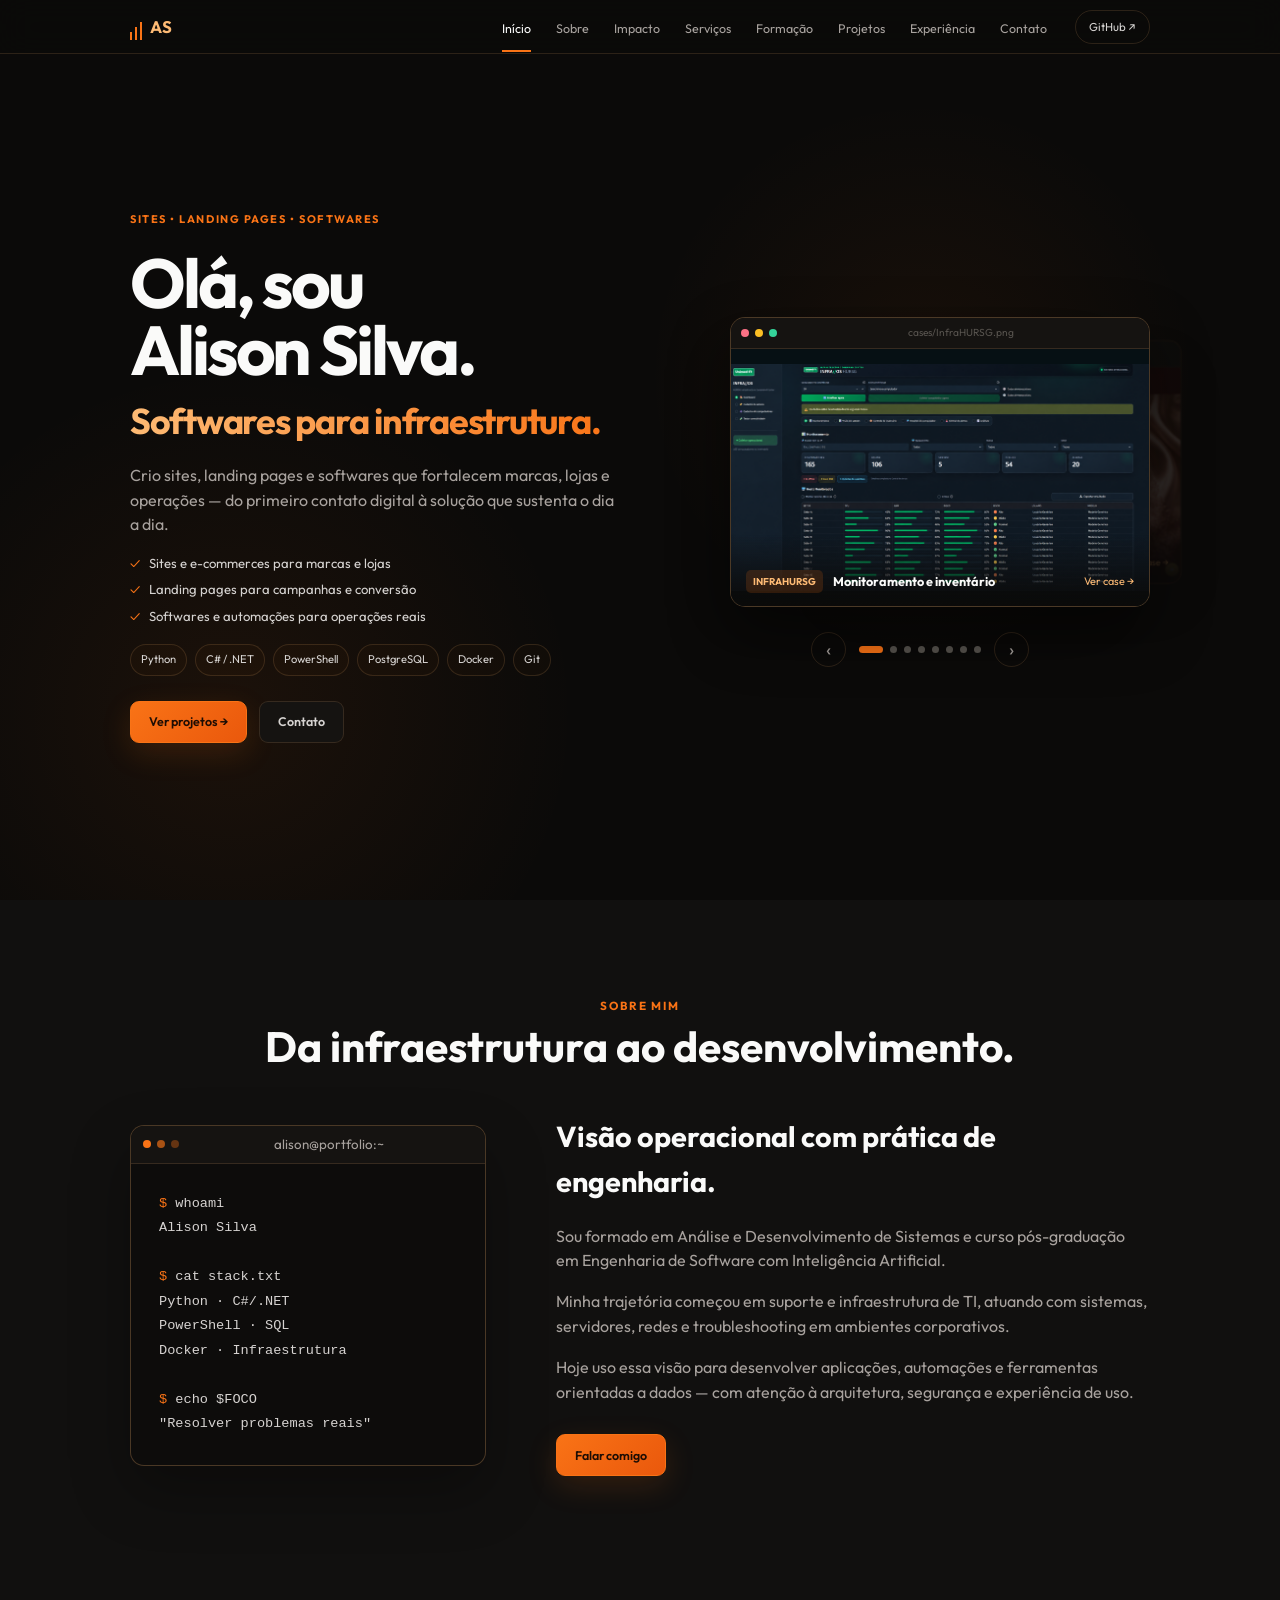
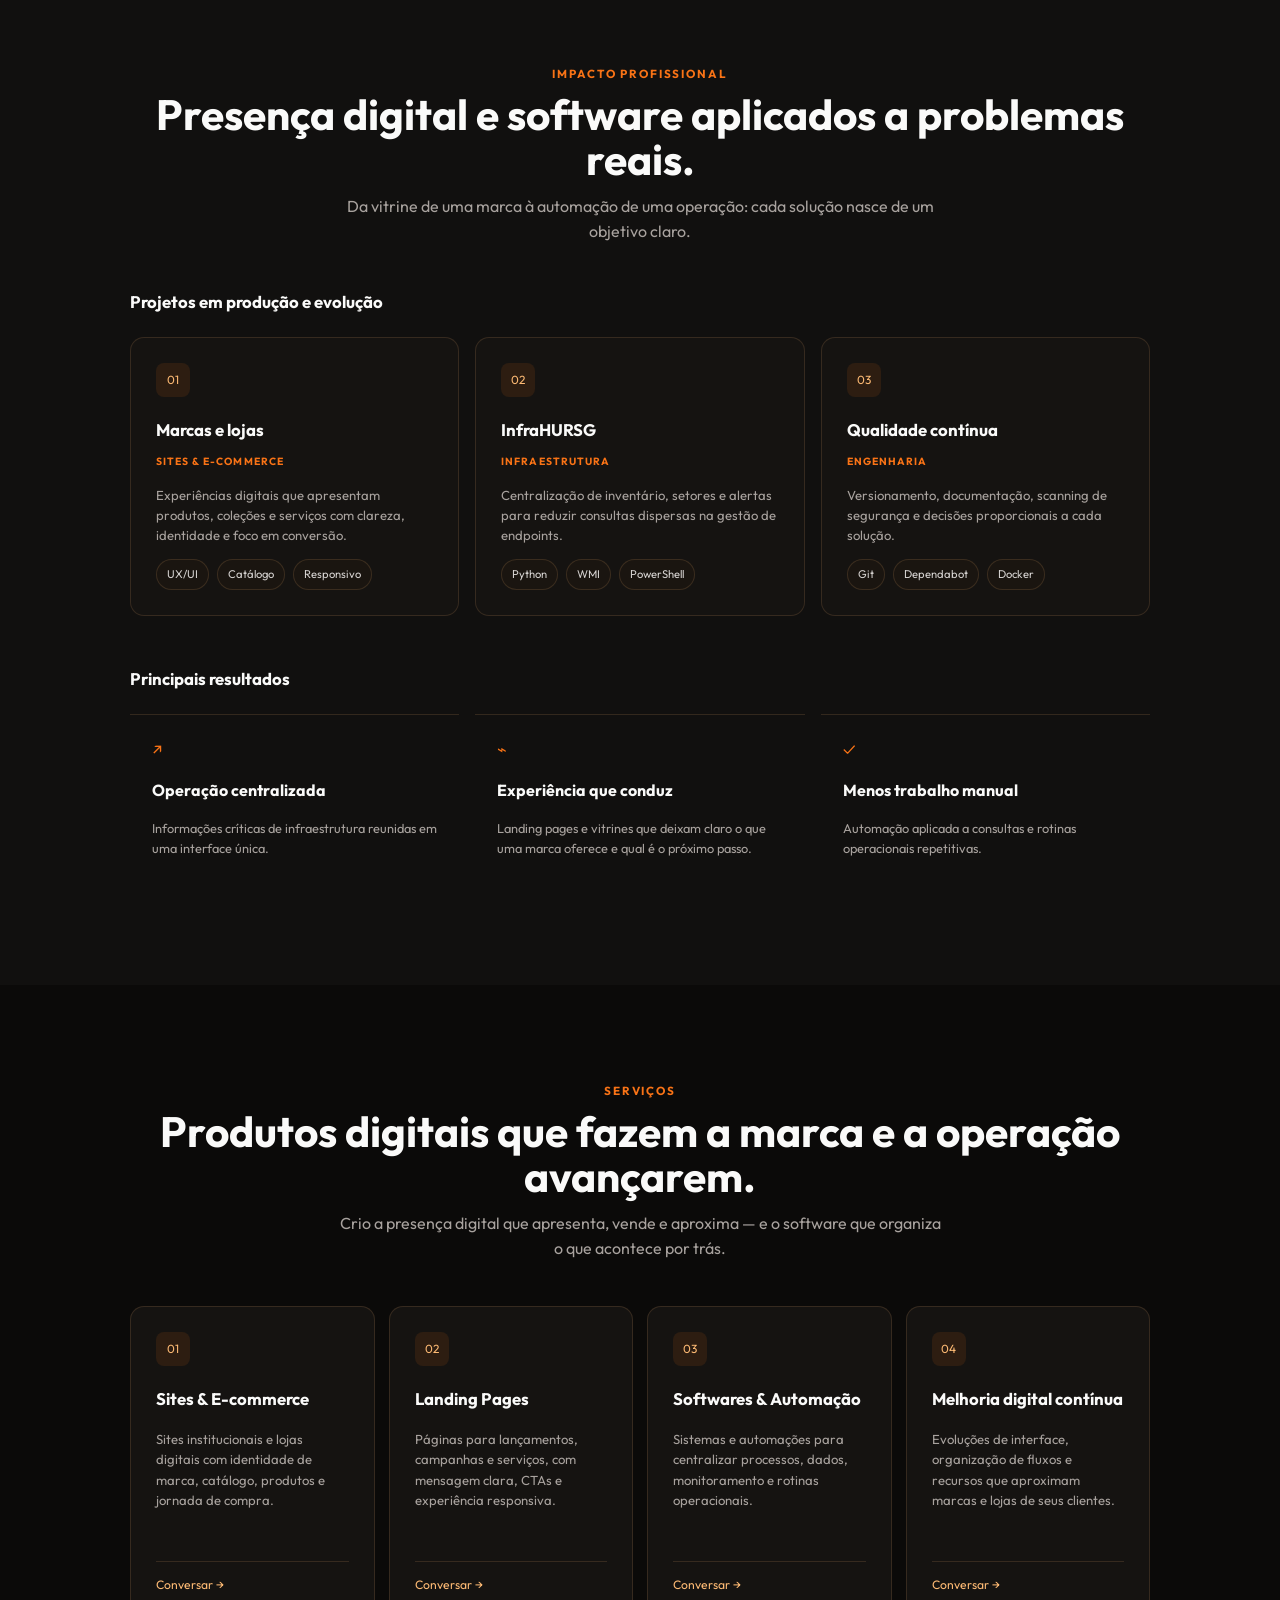
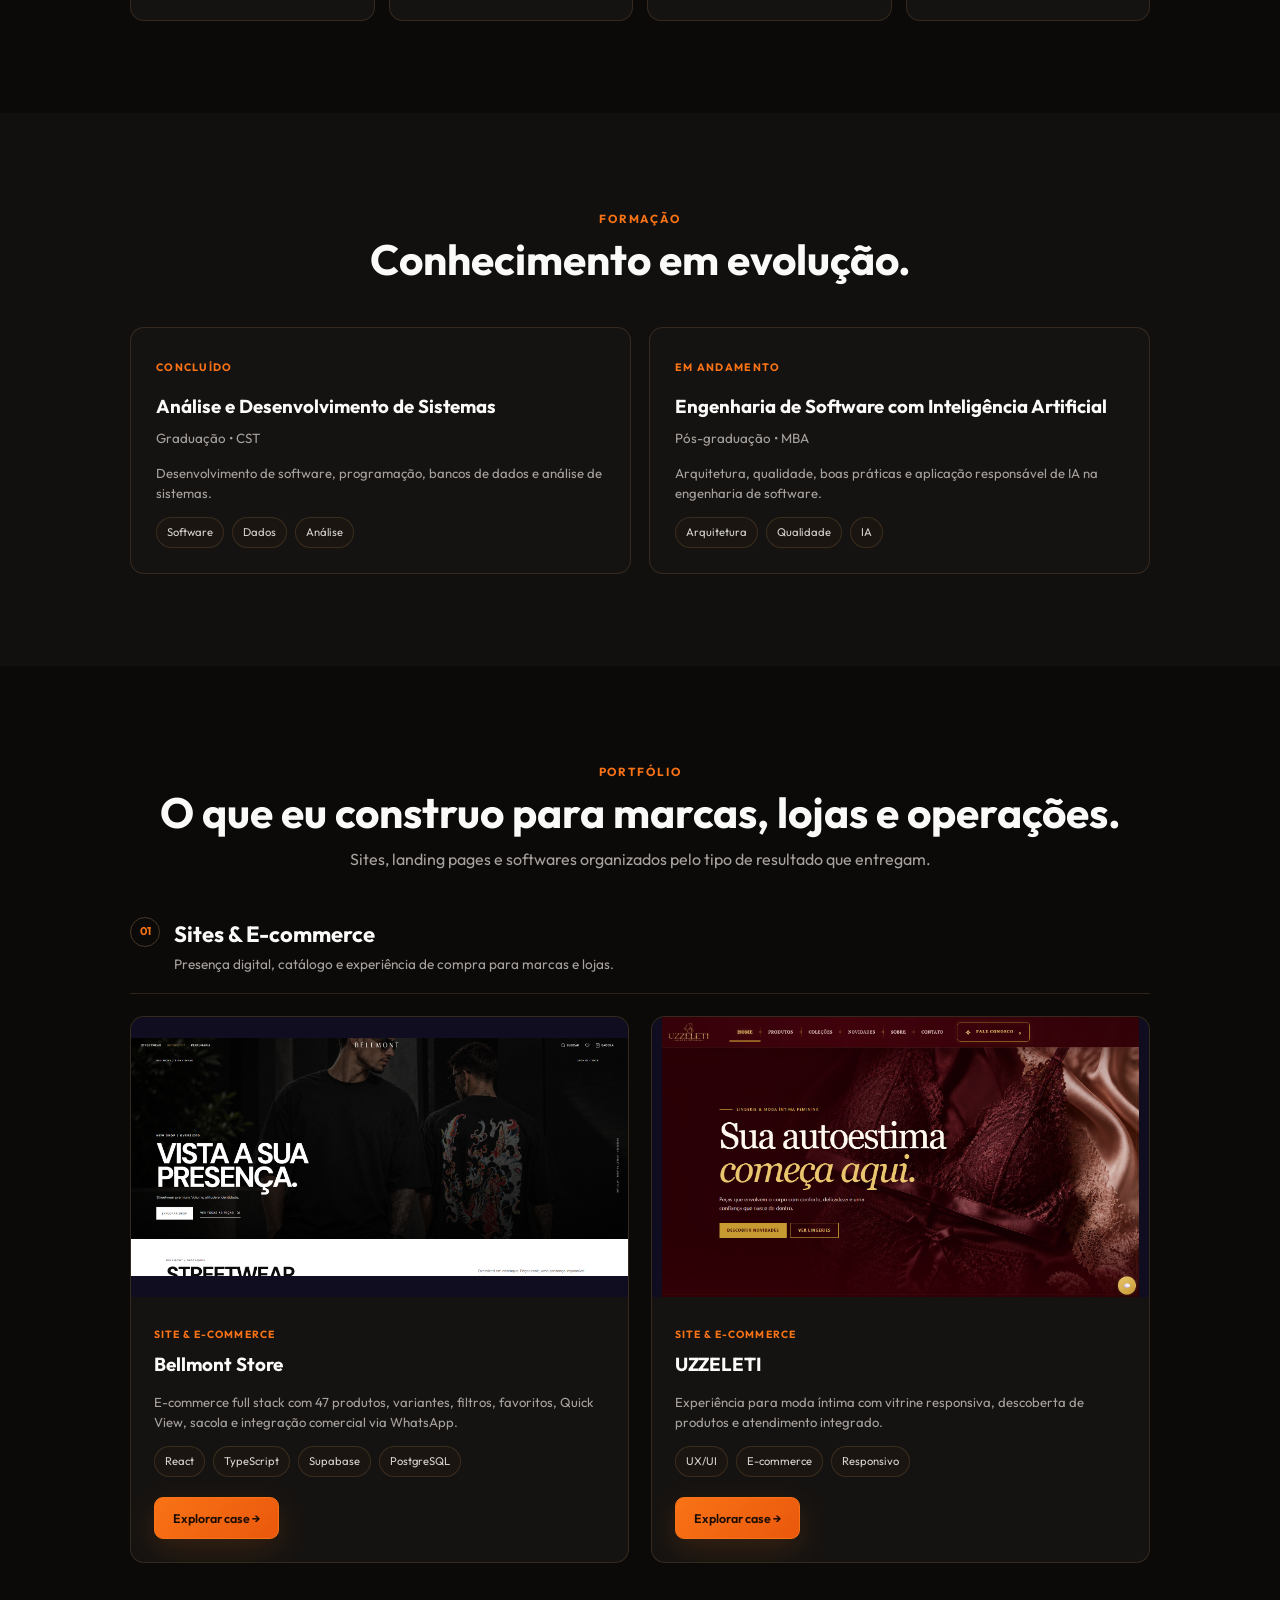
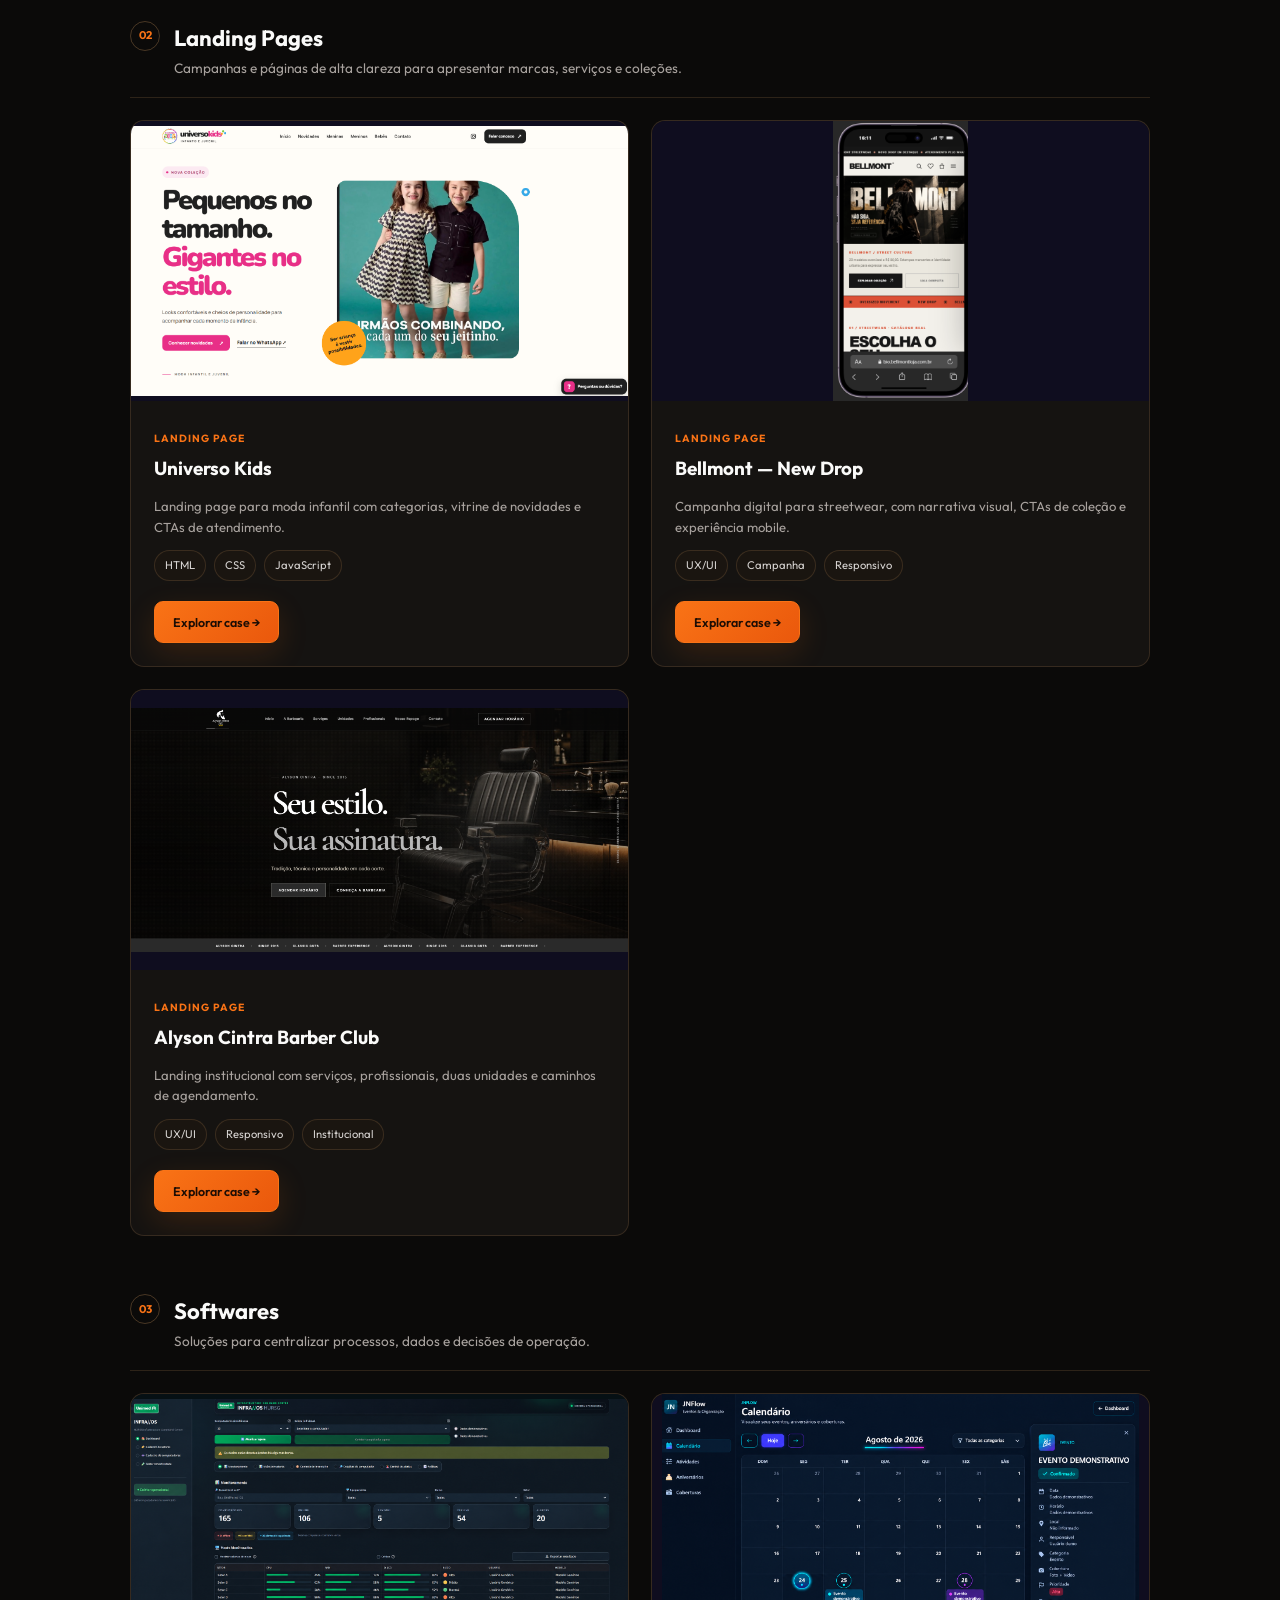
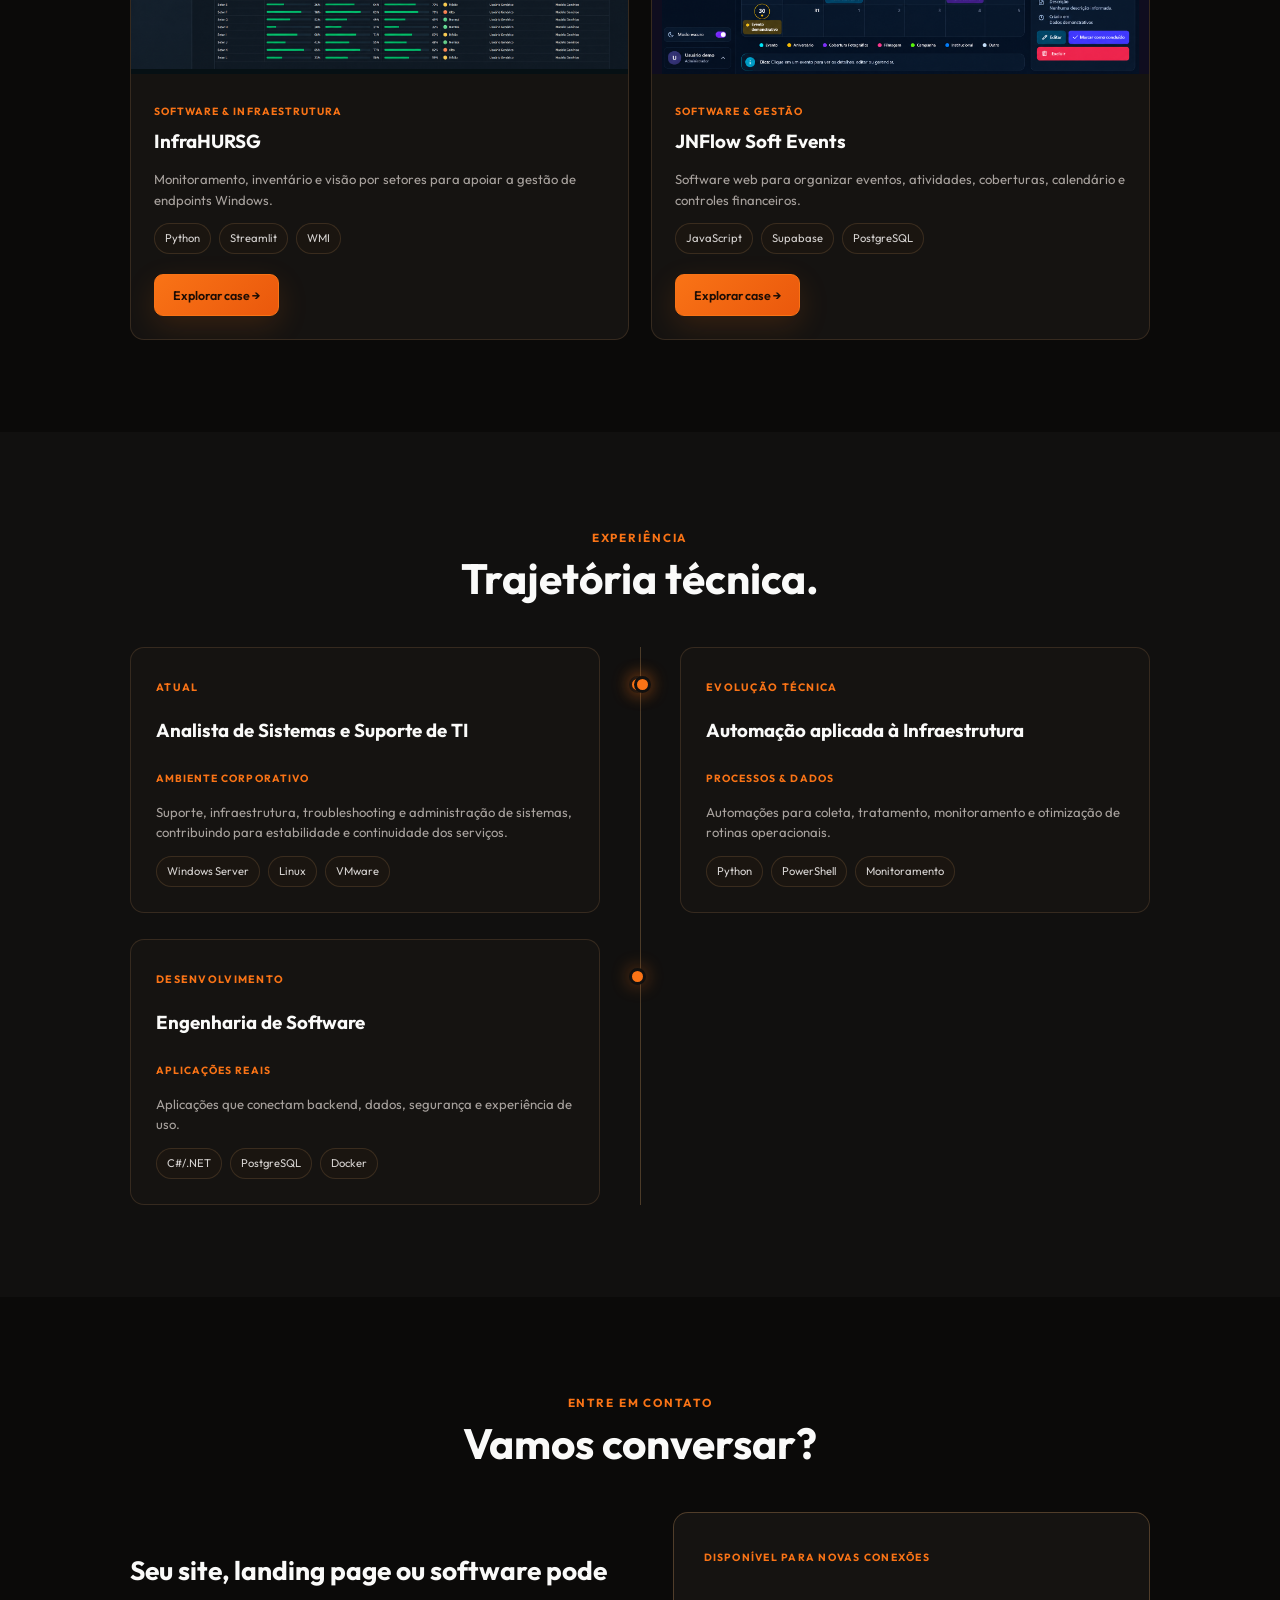
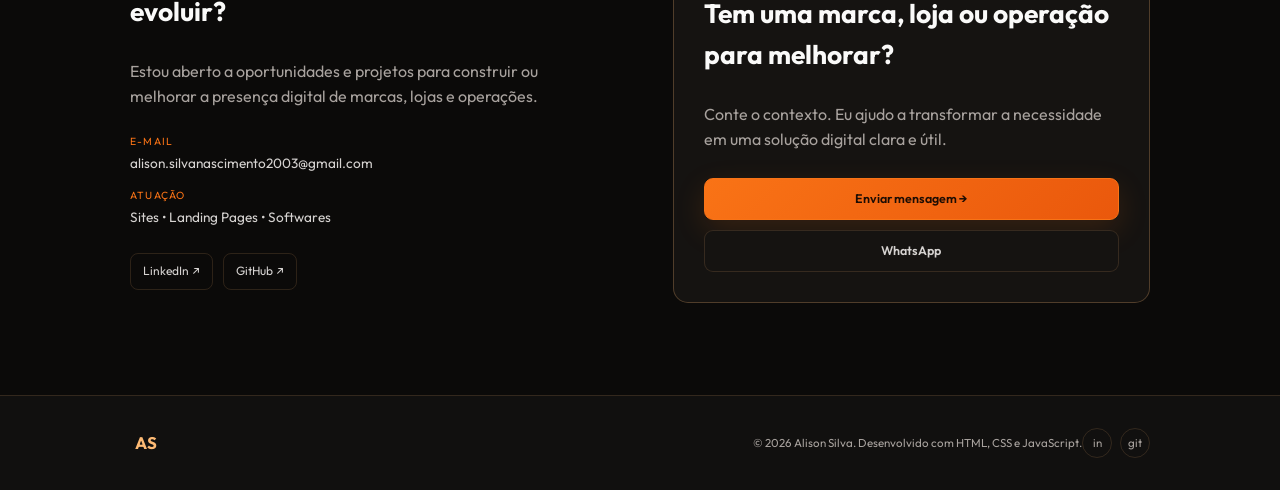
==== commit eb1c8acd: "Reorganize portfolio by digital solutions" ====
--- a/index.html
+++ b/index.html
@@ -1,13 +1,13 @@
 <!DOCTYPE html><html lang="pt-BR"><head>
 <meta charset="UTF-8"><meta name="viewport" content="width=device-width,initial-scale=1">
-<title>Desenvolvedor Jr em evolução, automação e infraestrutura</title>
-<meta name="description" content="Portfólio de Alison Silva: desenvolvimento com Python e C#/.NET, automação de infraestrutura, dados e segurança."><meta name="theme-color" content="#0b0a09">
-<meta property="og:title" content="Desenvolvedor Jr em evolução, automação e infraestrutura"><meta property="og:description" content="Cases reais em software, automação, infraestrutura, dados e segurança."><meta property="og:type" content="website"><meta property="og:url" content="https://alison-silva-nascimento.github.io/Portifolio/">
-<link rel="stylesheet" href="css/home.css?v=20260910d"></head><body>
+<title>Alison Silva | Sites, Landing Pages e Softwares</title>
+<meta name="description" content="Portfólio de Alison Silva: sites, e-commerces, landing pages, softwares e automações para marcas, lojas e operações."><meta name="theme-color" content="#0b0a09">
+<meta property="og:title" content="Alison Silva | Sites, Landing Pages e Softwares"><meta property="og:description" content="Sites, landing pages e softwares construídos para fortalecer marcas, lojas e operações."><meta property="og:type" content="website"><meta property="og:url" content="https://alison-silva-nascimento.github.io/Portifolio/">
+<link rel="stylesheet" href="css/home.css?v=20261026a"></head><body>
 <header class="site-header"><nav class="nav shell" aria-label="Navegação principal"><a class="brand" href="#inicio" aria-label="Início"><i></i><i></i><i></i><strong>AS</strong></a><ul class="nav-list" id="mobile-nav-menu"><li><a class="active" href="#inicio">Início</a></li><li><a href="#sobre">Sobre</a></li><li><a href="#impacto">Impacto</a></li><li><a href="#servicos">Serviços</a></li><li><a href="#formacao">Formação</a></li><li><a href="#projetos">Projetos</a></li><li><a href="#experiencia">Experiência</a></li><li><a href="#contato">Contato</a></li></ul><button class="mobile-menu-toggle" type="button" aria-label="Abrir menu" aria-expanded="false" aria-controls="mobile-nav-menu"><i></i><i></i></button><a class="nav-github" href="https://github.com/Alison-silva-nascimento" target="_blank" rel="noopener noreferrer">GitHub ↗</a></nav></header>
 <main>
-<section class="hero section" id="inicio"><div class="shell hero-grid"><div class="hero-copy reveal"><span class="eyebrow">ANALISTA COMPUTACIONAL E ESTUDANTE DE DESENVOLVIMENTO DE SOFTWARES</span><h1>Olá, sou<br>Alison Silva.</h1><p class="hero-role"><span id="rotating-role">Analista Computacional.</span></p><p>Uno desenvolvimento, automação e infraestrutura para transformar problemas operacionais em software confiável, seguro e útil.</p><ul class="hero-facts"><li>Experiência prática em TI corporativa</li><li>Cases reais em Python e C#/.NET</li><li>Da operação à entrega de software</li></ul><div class="chips"><span>Python</span><span>C# / .NET</span><span>PowerShell</span><span>PostgreSQL</span><span>Docker</span><span>Git</span></div><div class="hero-actions"><a class="button primary" href="#projetos">Ver projetos →</a><a class="button secondary" href="#contato">Contato</a></div></div>
-<div class="hero-carousel reveal" data-hero-carousel><div class="carousel-stack" aria-live="polite"><a class="showcase-card active" href="financeos.html" data-role="Analista Computacional."><span class="window-bar"><i></i><i></i><i></i><small>cases/FinanceOS.png</small></span><img src="assets/images/financeos-hero-20260825.png" alt="Dashboard do FinanceOS"><span class="showcase-caption"><b>FINANCEOS</b><strong>Gestão financeira segura</strong><em>Ver case →</em></span></a><a class="showcase-card" href="infraos.html" data-role="Automação e Infraestrutura." aria-hidden="true" tabindex="-1"><span class="window-bar"><i></i><i></i><i></i><small>cases/InfraHURSG.png</small></span><img class="infraos-overview-image" src="assets/images/infrahursg-sanitized.png" alt="Visão geral do InfraHURSG"><span class="showcase-caption"><b>INFRAHURSG</b><strong>Monitoramento e inventário</strong><em>Ver case →</em></span></a><a class="showcase-card" href="jnflow.html" data-role="Estudante de Desenvolvimento de Softwares." aria-hidden="true" tabindex="-1"><span class="window-bar"><i></i><i></i><i></i><small>cases/JNFlow.png</small></span><img class="jnflow-overview-image" src="assets/images/jnflow-calendar-sanitized.png" alt="Calendário demonstrativo e sanitizado do JNFlow"><span class="showcase-caption"><b>JNFLOW</b><strong>Gestão de eventos</strong><em>Ver case →</em></span></a><a class="showcase-card" href="uzzeleti.html" data-role="Experiência Digital." aria-hidden="true" tabindex="-1"><span class="window-bar"><i></i><i></i><i></i><small>cases/UZZELETI.png</small></span><img class="uzzeleti-overview-image" src="assets/images/uzzeleti-desktop.png" alt="Página inicial do UZZELETI"><span class="showcase-caption"><b>UZZELETI</b><strong>E-commerce e experiência de marca</strong><em>Ver case →</em></span></a><a class="showcase-card" href="alyson-cintra.html" data-role="Experiência Digital e Responsiva." aria-hidden="true" tabindex="-1"><span class="window-bar"><i></i><i></i><i></i><small>cases/AlysonCintra.png</small></span><img class="alyson-cintra-overview-image" src="assets/images/alyson-cintra-desktop.png" alt="Página inicial do Alyson Cintra Barber Club"><span class="showcase-caption"><b>ALYSON CINTRA</b><strong>Barber Club</strong><em>Ver case →</em></span></a><a class="showcase-card" href="universo-kids.html" data-role="Interfaces e Experiências Digitais." aria-hidden="true" tabindex="-1"><span class="window-bar"><i></i><i></i><i></i><small>cases/UniversoKids.png</small></span><img class="universo-kids-overview-image" src="assets/images/universo-kids-landing.png" alt="Campanha da landing page Universo Kids"><span class="showcase-caption"><b>UNIVERSO KIDS</b><strong>Moda infantil e juvenil</strong><em>Ver case →</em></span></a><a class="showcase-card code-showcase" href="#servicos" data-role="Analista de Sistemas e Infraestrutura." aria-hidden="true" tabindex="-1"><span class="window-bar"><i></i><i></i><i></i><small>src/solucao.py</small></span><code><b>def</b> resolver(problema):<br>&nbsp;&nbsp;contexto = entender(problema)<br>&nbsp;&nbsp;solucao = construir(contexto)<br>&nbsp;&nbsp;<b>return</b> validar(solucao)</code><span class="showcase-caption"><b>MÉTODO</b><strong>Operação → Software</strong><em>Conhecer →</em></span></a></div><div class="carousel-controls"><button class="carousel-prev" type="button" aria-label="Destaque anterior">‹</button><div class="carousel-dots"><button class="active" type="button" aria-label="Mostrar FinanceOS" aria-current="true"></button><button type="button" aria-label="Mostrar InfraHURSG" aria-current="false"></button><button type="button" aria-label="Mostrar JNFlow" aria-current="false"></button><button type="button" aria-label="Mostrar UZZELETI" aria-current="false"></button><button type="button" aria-label="Mostrar Alyson Cintra Barber Club" aria-current="false"></button><button type="button" aria-label="Mostrar Universo Kids" aria-current="false"></button><button type="button" aria-label="Mostrar método" aria-current="false"></button></div><button class="carousel-next" type="button" aria-label="Próximo destaque">›</button></div></div></div></section>
+<section class="hero section" id="inicio"><div class="shell hero-grid"><div class="hero-copy reveal"><span class="eyebrow">SITES • LANDING PAGES • SOFTWARES</span><h1>Olá, sou<br>Alison Silva.</h1><p class="hero-role"><span id="rotating-role">Soluções digitais para marcas e operações.</span></p><p>Crio sites, landing pages e softwares que fortalecem marcas, lojas e operações — do primeiro contato digital à solução que sustenta o dia a dia.</p><ul class="hero-facts"><li>Sites e e-commerces para marcas e lojas</li><li>Landing pages para campanhas e conversão</li><li>Softwares e automações para operações reais</li></ul><div class="chips"><span>Python</span><span>C# / .NET</span><span>PowerShell</span><span>PostgreSQL</span><span>Docker</span><span>Git</span></div><div class="hero-actions"><a class="button primary" href="#projetos">Ver projetos →</a><a class="button secondary" href="#contato">Contato</a></div></div>
+<div class="hero-carousel reveal" data-hero-carousel><div class="carousel-stack" aria-live="polite"><a class="showcase-card active" href="infraos.html" data-role="Softwares para infraestrutura." aria-hidden="true" tabindex="-1"><span class="window-bar"><i></i><i></i><i></i><small>cases/InfraHURSG.png</small></span><img class="infraos-overview-image" src="assets/images/infrahursg-sanitized.png" alt="Visão geral do InfraHURSG"><span class="showcase-caption"><b>INFRAHURSG</b><strong>Monitoramento e inventário</strong><em>Ver case →</em></span></a><a class="showcase-card" href="jnflow.html" data-role="Softwares de gestão." aria-hidden="true" tabindex="-1"><span class="window-bar"><i></i><i></i><i></i><small>cases/JNFlow.png</small></span><img class="jnflow-overview-image" src="assets/images/jnflow-calendar-sanitized.png" alt="Calendário demonstrativo e sanitizado do JNFlow"><span class="showcase-caption"><b>JNFLOW</b><strong>Gestão de eventos</strong><em>Ver case →</em></span></a><a class="showcase-card" href="uzzeleti.html" data-role="Sites e e-commerce." aria-hidden="true" tabindex="-1"><span class="window-bar"><i></i><i></i><i></i><small>cases/UZZELETI.png</small></span><img class="uzzeleti-overview-image" src="assets/images/uzzeleti-desktop.png" alt="Página inicial do UZZELETI"><span class="showcase-caption"><b>UZZELETI</b><strong>E-commerce e experiência de marca</strong><em>Ver case →</em></span></a><a class="showcase-card" href="alyson-cintra.html" data-role="Landing pages para serviços." aria-hidden="true" tabindex="-1"><span class="window-bar"><i></i><i></i><i></i><small>cases/AlysonCintra.png</small></span><img class="alyson-cintra-overview-image" src="assets/images/alyson-cintra-desktop.png" alt="Página inicial do Alyson Cintra Barber Club"><span class="showcase-caption"><b>ALYSON CINTRA</b><strong>Barber Club</strong><em>Ver case →</em></span></a><a class="showcase-card" href="universo-kids.html" data-role="Landing pages para marcas." aria-hidden="true" tabindex="-1"><span class="window-bar"><i></i><i></i><i></i><small>cases/UniversoKids.png</small></span><img class="universo-kids-overview-image" src="assets/images/universo-kids-landing.png" alt="Campanha da landing page Universo Kids"><span class="showcase-caption"><b>UNIVERSO KIDS</b><strong>Moda infantil e juvenil</strong><em>Ver case →</em></span></a><a class="showcase-card" href="bellmont.html" data-role="Sites e E-commerces."><span class="window-bar"><i></i><i></i><i></i><small>cases/BellmontStore.png</small></span><img src="assets/images/bellmont-desktop.png" alt="Página inicial da Bellmont Store"><span class="showcase-caption"><b>BELLMONT STORE</b><strong>Site e e-commerce</strong><em>Ver case →</em></span></a><a class="showcase-card" href="bellmont-landing.html" data-role="Landing Pages de marca."><span class="window-bar"><i></i><i></i><i></i><small>cases/BellmontLanding.png</small></span><img src="assets/images/bellmont-campaign-mobile.png" alt="Landing page da Bellmont"><span class="showcase-caption"><b>BELLMONT</b><strong>Landing page de campanha</strong><em>Ver case →</em></span></a><a class="showcase-card code-showcase" href="#servicos" data-role="Soluções digitais sob medida." aria-hidden="true" tabindex="-1"><span class="window-bar"><i></i><i></i><i></i><small>src/solucao.py</small></span><code><b>def</b> resolver(problema):<br>&nbsp;&nbsp;contexto = entender(problema)<br>&nbsp;&nbsp;solucao = construir(contexto)<br>&nbsp;&nbsp;<b>return</b> validar(solucao)</code><span class="showcase-caption"><b>MÉTODO</b><strong>Operação → Software</strong><em>Conhecer →</em></span></a></div><div class="carousel-controls"><button class="carousel-prev" type="button" aria-label="Destaque anterior">‹</button><div class="carousel-dots"><button type="button" aria-label="Mostrar InfraHURSG" aria-current="false"></button><button type="button" aria-label="Mostrar JNFlow" aria-current="false"></button><button type="button" aria-label="Mostrar UZZELETI" aria-current="false"></button><button type="button" aria-label="Mostrar Alyson Cintra Barber Club" aria-current="false"></button><button type="button" aria-label="Mostrar Universo Kids" aria-current="false"></button><button type="button" aria-label="Mostrar Bellmont Store" aria-current="false"></button><button type="button" aria-label="Mostrar Bellmont Landing Page" aria-current="false"></button><button type="button" aria-label="Mostrar método" aria-current="false"></button></div><button class="carousel-next" type="button" aria-label="Próximo destaque">›</button></div></div></div></section>
 
 <section class="section alt" id="sobre"><div class="shell"><header class="section-title"><span>SOBRE MIM</span><h2>Da infraestrutura ao desenvolvimento.</h2></header><div class="about-grid"><div class="profile-terminal reveal"><div class="terminal-top"><i></i><i></i><i></i><small>alison@portfolio:~</small></div><pre><span>$</span> whoami
 Alison Silva
@@ -20,15 +20,13 @@
 <span>$</span> echo $FOCO
 "Resolver problemas reais"</pre></div><div class="about-copy reveal"><h3>Visão operacional com prática de engenharia.</h3><p>Sou formado em Análise e Desenvolvimento de Sistemas e curso pós-graduação em Engenharia de Software com Inteligência Artificial.</p><p>Minha trajetória começou em suporte e infraestrutura de TI, atuando com sistemas, servidores, redes e troubleshooting em ambientes corporativos.</p><p>Hoje uso essa visão para desenvolver aplicações, automações e ferramentas orientadas a dados — com atenção à arquitetura, segurança e experiência de uso.</p><a class="button primary" href="mailto:alison.silvanascimento2003@gmail.com">Falar comigo</a></div></div></div></section>
 
-<section class="section impact" id="impacto"><div class="shell"><header class="section-title"><span>IMPACTO PROFISSIONAL</span><h2>Software aplicado à operação.</h2><p>Projetos que conectam necessidades reais de TI a decisões técnicas documentadas.</p></header><h3 class="subheading">Projetos em produção e evolução</h3><div class="impact-grid"><article class="impact-card reveal"><i>01</i><h3>FinanceOS</h3><b>BACKEND &amp; SEGURANÇA</b><p>Gestão financeira multiusuário com isolamento de dados, autenticação forte e análise automatizada.</p><div class="chips"><span>RLS</span><span>PBKDF2</span><span>CodeQL</span></div></article><article class="impact-card reveal"><i>02</i><h3>InfraHURSG</h3><b>INFRAESTRUTURA</b><p>Centralização de inventário, setores e alertas para reduzir consultas dispersas na gestão de endpoints.</p><div class="chips"><span>Python</span><span>WMI</span><span>PowerShell</span></div></article><article class="impact-card reveal"><i>03</i><h3>Qualidade contínua</h3><b>ENGENHARIA</b><p>Versionamento, documentação, scanning de segurança e decisões proporcionais a cada solução.</p><div class="chips"><span>Git</span><span>Dependabot</span><span>Docker</span></div></article></div><h3 class="subheading results-title">Principais resultados</h3><div class="results-grid"><article><i>↗</i><h3>Operação centralizada</h3><p>Informações críticas de infraestrutura reunidas em uma interface única.</p></article><article><i>⌁</i><h3>Segurança por design</h3><p>Isolamento de dados e controles incorporados à arquitetura do FinanceOS.</p></article><article><i>✓</i><h3>Menos trabalho manual</h3><p>Automação aplicada a consultas e rotinas operacionais repetitivas.</p></article></div></div></section>
+<section class="section impact" id="impacto"><div class="shell"><header class="section-title"><span>IMPACTO PROFISSIONAL</span><h2>Presença digital e software aplicados a problemas reais.</h2><p>Da vitrine de uma marca à automação de uma operação: cada solução nasce de um objetivo claro.</p></header><h3 class="subheading">Projetos em produção e evolução</h3><div class="impact-grid"><article class="impact-card reveal"><i>01</i><h3>Marcas e lojas</h3><b>SITES &amp; E-COMMERCE</b><p>Experiências digitais que apresentam produtos, coleções e serviços com clareza, identidade e foco em conversão.</p><div class="chips"><span>UX/UI</span><span>Catálogo</span><span>Responsivo</span></div></article><article class="impact-card reveal"><i>02</i><h3>InfraHURSG</h3><b>INFRAESTRUTURA</b><p>Centralização de inventário, setores e alertas para reduzir consultas dispersas na gestão de endpoints.</p><div class="chips"><span>Python</span><span>WMI</span><span>PowerShell</span></div></article><article class="impact-card reveal"><i>03</i><h3>Qualidade contínua</h3><b>ENGENHARIA</b><p>Versionamento, documentação, scanning de segurança e decisões proporcionais a cada solução.</p><div class="chips"><span>Git</span><span>Dependabot</span><span>Docker</span></div></article></div><h3 class="subheading results-title">Principais resultados</h3><div class="results-grid"><article><i>↗</i><h3>Operação centralizada</h3><p>Informações críticas de infraestrutura reunidas em uma interface única.</p></article><article><i>⌁</i><h3>Experiência que conduz</h3><p>Landing pages e vitrines que deixam claro o que uma marca oferece e qual é o próximo passo.</p></article><article><i>✓</i><h3>Menos trabalho manual</h3><p>Automação aplicada a consultas e rotinas operacionais repetitivas.</p></article></div></div></section>
 
-<section class="section" id="servicos"><div class="shell"><header class="section-title"><span>SERVIÇOS</span><h2>Como eu posso contribuir.</h2><p>Soluções técnicas desenhadas a partir do problema, não da ferramenta.</p></header><div class="services-grid"><article class="service-card reveal"><i>01</i><h3>Aplicações e Backend</h3><p>Sistemas internos, APIs, regras de negócio e integrações com Python, C#/.NET e bancos relacionais.</p><a href="#contato">Conversar →</a></article><article class="service-card reveal"><i>02</i><h3>Automação de Processos</h3><p>Rotinas para coleta, tratamento e movimentação de dados, reduzindo atividades repetitivas e falhas.</p><a href="#contato">Conversar →</a></article><article class="service-card reveal"><i>03</i><h3>Infraestrutura &amp; Observabilidade</h3><p>Inventário, monitoramento e ferramentas de apoio para ambientes corporativos de TI.</p><a href="#contato">Conversar →</a></article><article class="service-card reveal"><i>04</i><h3>Dados &amp; Segurança</h3><p>Modelagem, isolamento de dados, controles de acesso e análises para decisões confiáveis.</p><a href="#contato">Conversar →</a></article></div></div></section>
+<section class="section" id="servicos"><div class="shell"><header class="section-title"><span>SERVIÇOS</span><h2>Produtos digitais que fazem a marca e a operação avançarem.</h2><p>Crio a presença digital que apresenta, vende e aproxima — e o software que organiza o que acontece por trás.</p></header><div class="services-grid"><article class="service-card reveal"><i>01</i><h3>Sites &amp; E-commerce</h3><p>Sites institucionais e lojas digitais com identidade de marca, catálogo, produtos e jornada de compra.</p><a href="#contato">Conversar →</a></article><article class="service-card reveal"><i>02</i><h3>Landing Pages</h3><p>Páginas para lançamentos, campanhas e serviços, com mensagem clara, CTAs e experiência responsiva.</p><a href="#contato">Conversar →</a></article><article class="service-card reveal"><i>03</i><h3>Softwares &amp; Automação</h3><p>Sistemas e automações para centralizar processos, dados, monitoramento e rotinas operacionais.</p><a href="#contato">Conversar →</a></article><article class="service-card reveal"><i>04</i><h3>Melhoria digital contínua</h3><p>Evoluções de interface, organização de fluxos e recursos que aproximam marcas e lojas de seus clientes.</p><a href="#contato">Conversar →</a></article></div></div></section>
 
 <section class="section alt" id="formacao"><div class="shell"><header class="section-title"><span>FORMAÇÃO</span><h2>Conhecimento em evolução.</h2></header><div class="education-grid"><article class="education-card reveal"><span>CONCLUÍDO</span><h3>Análise e Desenvolvimento de Sistemas</h3><small>Graduação • CST</small><p>Desenvolvimento de software, programação, bancos de dados e análise de sistemas.</p><div class="chips"><span>Software</span><span>Dados</span><span>Análise</span></div></article><article class="education-card reveal"><span>EM ANDAMENTO</span><h3>Engenharia de Software com Inteligência Artificial</h3><small>Pós-graduação • MBA</small><p>Arquitetura, qualidade, boas práticas e aplicação responsável de IA na engenharia de software.</p><div class="chips"><span>Arquitetura</span><span>Qualidade</span><span>IA</span></div></article></div></div></section>
 
-<section class="section" id="projetos"><div class="shell"><header class="section-title"><span>PROJETOS</span><h2>Cases técnicos.</h2><p>Do contexto do problema às decisões, segurança e evolução da solução.</p></header><div class="projects-grid"><article class="project-card reveal"><a href="financeos.html"><img src="assets/images/financeos-hero-20260825.png" alt="Dashboard do FinanceOS"></a><div><b>FINANÇAS &amp; SEGURANÇA</b><h3>FinanceOS</h3><p>Plataforma multiusuário com RLS, hashing PBKDF2-HMAC-SHA256 e scanning automatizado.</p><div class="chips"><span>Python</span><span>PostgreSQL</span><span>Supabase</span></div><a class="button primary" href="financeos.html">Explorar case →</a></div></article><article class="project-card reveal"><a href="infraos.html"><img class="infraos-overview-image" src="assets/images/infrahursg-sanitized.png" alt="Visão geral do InfraHURSG"></a><div><b>AUTOMAÇÃO &amp; INFRAESTRUTURA</b><h3>InfraHURSG</h3><p>Monitoramento, inventário e visão por setores para apoiar a operação de endpoints Windows.</p><div class="chips"><span>Python</span><span>Streamlit</span><span>WMI</span></div><a class="button primary" href="infraos.html">Explorar case →</a></div></article><article class="project-card project-card-featured reveal"><a href="jnflow.html"><img src="assets/images/jnflow-calendar-sanitized.png" alt="Calendário demonstrativo e sanitizado do JNFlow"></a><div><b>GESTÃO DE EVENTOS &amp; SEGURANÇA</b><h3>JNFlow — Gestão de Eventos</h3><p>Plataforma web para centralizar eventos, atividades, coberturas, aniversários e controle financeiro com calendário interativo, autenticação e interface responsiva.</p><div class="chips"><span>JavaScript</span><span>Supabase</span><span>PostgreSQL</span><span>Cloudflare</span></div><a class="button primary" href="jnflow.html">Explorar case →</a></div></article><article class="project-card reveal"><a href="uzzeleti.html"><img class="uzzeleti-overview-image" src="assets/images/uzzeleti-desktop.png" alt="Página inicial do UZZELETI"></a><div><b>E-COMMERCE &amp; EXPERIÊNCIA DIGITAL</b><h3>UZZELETI</h3><p>Experiência para marca de moda íntima com vitrine responsiva, descoberta de produtos e central de atendimento integrada à jornada.</p><div class="chips"><span>UX/UI</span><span>E-commerce</span><span>Responsivo</span></div><a class="button primary" href="uzzeleti.html">Explorar case →</a></div></article><article class="project-card reveal"><a href="alyson-cintra.html"><img class="alyson-cintra-overview-image" src="assets/images/alyson-cintra-desktop.png" alt="Página inicial do Alyson Cintra Barber Club"></a><div><b>EXPERIÊNCIA DE MARCA &amp; SERVIÇOS</b><h3>Alyson Cintra Barber Club</h3><p>Site institucional responsivo para uma barbearia, com serviços, profissionais, duas unidades e caminhos diretos para agendamento.</p><div class="chips"><span>UX/UI</span><span>Responsivo</span><span>Institucional</span></div><a class="button primary" href="alyson-cintra.html">Explorar case →</a></div></article><article class="project-card reveal"><a href="universo-kids.html"><img class="universo-kids-overview-image" src="assets/images/universo-kids-landing.png" alt="Campanha da landing page Universo Kids"></a><div><b>VITRINE &amp; EXPERIÊNCIA DIGITAL</b><h3>Universo Kids</h3><p>Landing page responsiva para moda infantil e juvenil, com categorias, vitrine de novidades e CTAs diretos para atendimento pelo WhatsApp.</p><div class="chips"><span>HTML</span><span>CSS</span><span>JavaScript</span><span>Responsivo</span></div><a class="button primary" href="universo-kids.html">Explorar case →</a></div></article></div></div></section>
+<section class="section" id="projetos"><div class="shell"><header class="section-title"><span>PORTFÓLIO</span><h2>O que eu construo para marcas, lojas e operações.</h2><p>Sites, landing pages e softwares organizados pelo tipo de resultado que entregam.</p></header><div class="project-groups"><section class="project-group"><div class="project-group-heading"><span>01</span><div><h3>Sites &amp; E-commerce</h3><p>Presença digital, catálogo e experiência de compra para marcas e lojas.</p></div></div><div class="projects-grid"><article class="project-card reveal"><a href="bellmont.html"><img src="assets/images/bellmont-desktop.png" alt="Página inicial da Bellmont Store"></a><div><b>SITE &amp; E-COMMERCE</b><h3>Bellmont Store</h3><p>E-commerce full stack com 47 produtos, variantes, filtros, favoritos, Quick View, sacola e integração comercial via WhatsApp.</p><div class="chips"><span>React</span><span>TypeScript</span><span>Supabase</span><span>PostgreSQL</span></div><a class="button primary" href="bellmont.html">Explorar case →</a></div></article><article class="project-card reveal"><a href="uzzeleti.html"><img class="uzzeleti-overview-image" src="assets/images/uzzeleti-desktop.png" alt="Página inicial do UZZELETI"></a><div><b>SITE &amp; E-COMMERCE</b><h3>UZZELETI</h3><p>Experiência para moda íntima com vitrine responsiva, descoberta de produtos e atendimento integrado.</p><div class="chips"><span>UX/UI</span><span>E-commerce</span><span>Responsivo</span></div><a class="button primary" href="uzzeleti.html">Explorar case →</a></div></article></div></section><section class="project-group"><div class="project-group-heading"><span>02</span><div><h3>Landing Pages</h3><p>Campanhas e páginas de alta clareza para apresentar marcas, serviços e coleções.</p></div></div><div class="projects-grid"><article class="project-card reveal"><a href="universo-kids.html"><img src="assets/images/universo-kids-landing.png" alt="Landing page Universo Kids"></a><div><b>LANDING PAGE</b><h3>Universo Kids</h3><p>Landing page para moda infantil com categorias, vitrine de novidades e CTAs de atendimento.</p><div class="chips"><span>HTML</span><span>CSS</span><span>JavaScript</span></div><a class="button primary" href="universo-kids.html">Explorar case →</a></div></article><article class="project-card reveal"><a href="bellmont-landing.html"><img src="assets/images/bellmont-campaign-mobile.png" alt="Landing page da Bellmont"></a><div><b>LANDING PAGE</b><h3>Bellmont — New Drop</h3><p>Campanha digital para streetwear, com narrativa visual, CTAs de coleção e experiência mobile.</p><div class="chips"><span>UX/UI</span><span>Campanha</span><span>Responsivo</span></div><a class="button primary" href="bellmont-landing.html">Explorar case →</a></div></article><article class="project-card reveal"><a href="alyson-cintra.html"><img class="alyson-cintra-overview-image" src="assets/images/alyson-cintra-desktop.png" alt="Página inicial do Alyson Cintra Barber Club"></a><div><b>LANDING PAGE</b><h3>Alyson Cintra Barber Club</h3><p>Landing institucional com serviços, profissionais, duas unidades e caminhos de agendamento.</p><div class="chips"><span>UX/UI</span><span>Responsivo</span><span>Institucional</span></div><a class="button primary" href="alyson-cintra.html">Explorar case →</a></div></article></div></section><section class="project-group"><div class="project-group-heading"><span>03</span><div><h3>Softwares</h3><p>Soluções para centralizar processos, dados e decisões de operação.</p></div></div><div class="projects-grid"><article class="project-card reveal"><a href="infraos.html"><img class="infraos-overview-image" src="assets/images/infrahursg-sanitized.png" alt="Visão geral do InfraHURSG"></a><div><b>SOFTWARE &amp; INFRAESTRUTURA</b><h3>InfraHURSG</h3><p>Monitoramento, inventário e visão por setores para apoiar a gestão de endpoints Windows.</p><div class="chips"><span>Python</span><span>Streamlit</span><span>WMI</span></div><a class="button primary" href="infraos.html">Explorar case →</a></div></article><article class="project-card reveal"><a href="jnflow.html"><img src="assets/images/jnflow-calendar-sanitized.png" alt="Calendário do JNFlow Soft Events"></a><div><b>SOFTWARE &amp; GESTÃO</b><h3>JNFlow Soft Events</h3><p>Software web para organizar eventos, atividades, coberturas, calendário e controles financeiros.</p><div class="chips"><span>JavaScript</span><span>Supabase</span><span>PostgreSQL</span></div><a class="button primary" href="jnflow.html">Explorar case →</a></div></article></div></section></div></div></section><section class="section alt" id="experiencia"><div class="shell"><header class="section-title"><span>EXPERIÊNCIA</span><h2>Trajetória técnica.</h2></header><div class="timeline"><article class="timeline-card reveal"><span>ATUAL</span><h3>Analista de Sistemas e Suporte de TI</h3><b>AMBIENTE CORPORATIVO</b><p>Suporte, infraestrutura, troubleshooting e administração de sistemas, contribuindo para estabilidade e continuidade dos serviços.</p><div class="chips"><span>Windows Server</span><span>Linux</span><span>VMware</span></div></article><article class="timeline-card reveal"><span>EVOLUÇÃO TÉCNICA</span><h3>Automação aplicada à Infraestrutura</h3><b>PROCESSOS &amp; DADOS</b><p>Automações para coleta, tratamento, monitoramento e otimização de rotinas operacionais.</p><div class="chips"><span>Python</span><span>PowerShell</span><span>Monitoramento</span></div></article><article class="timeline-card reveal"><span>DESENVOLVIMENTO</span><h3>Engenharia de Software</h3><b>APLICAÇÕES REAIS</b><p>Aplicações que conectam backend, dados, segurança e experiência de uso.</p><div class="chips"><span>C#/.NET</span><span>PostgreSQL</span><span>Docker</span></div></article></div></div></section>
 
-<section class="section alt" id="experiencia"><div class="shell"><header class="section-title"><span>EXPERIÊNCIA</span><h2>Trajetória técnica.</h2></header><div class="timeline"><article class="timeline-card reveal"><span>ATUAL</span><h3>Analista de Sistemas e Suporte de TI</h3><b>AMBIENTE CORPORATIVO</b><p>Suporte, infraestrutura, troubleshooting e administração de sistemas, contribuindo para estabilidade e continuidade dos serviços.</p><div class="chips"><span>Windows Server</span><span>Linux</span><span>VMware</span></div></article><article class="timeline-card reveal"><span>EVOLUÇÃO TÉCNICA</span><h3>Automação aplicada à Infraestrutura</h3><b>PROCESSOS &amp; DADOS</b><p>Automações para coleta, tratamento, monitoramento e otimização de rotinas operacionais.</p><div class="chips"><span>Python</span><span>PowerShell</span><span>Monitoramento</span></div></article><article class="timeline-card reveal"><span>DESENVOLVIMENTO</span><h3>Engenharia de Software</h3><b>APLICAÇÕES REAIS</b><p>Aplicações que conectam backend, dados, segurança e experiência de uso.</p><div class="chips"><span>C#/.NET</span><span>PostgreSQL</span><span>Docker</span></div></article></div></div></section>
-
-<section class="section contact" id="contato"><div class="shell"><header class="section-title"><span>ENTRE EM CONTATO</span><h2>Vamos conversar?</h2></header><div class="contact-grid"><div class="contact-copy reveal"><h3>Software, automação ou infraestrutura?</h3><p>Estou aberto a oportunidades e conversas sobre desenvolvimento, processos, dados e operações de TI.</p><dl><dt>E-MAIL</dt><dd>alison.silvanascimento2003@gmail.com</dd><dt>ATUAÇÃO</dt><dd>Desenvolvimento • Automação • Infraestrutura</dd></dl><div class="contact-social"><a href="https://www.linkedin.com/in/alison-s-nascimentoti/" target="_blank" rel="noopener noreferrer">LinkedIn ↗</a><a href="https://github.com/Alison-silva-nascimento" target="_blank" rel="noopener noreferrer">GitHub ↗</a></div></div><div class="contact-panel reveal"><span>DISPONÍVEL PARA NOVAS CONEXÕES</span><h3>Tem um problema que pode virar software?</h3><p>Conte o contexto. Eu ajudo a organizar o desafio e pensar na solução técnica adequada.</p><a class="button primary wide" href="mailto:alison.silvanascimento2003@gmail.com?subject=Contato pelo portfólio">Enviar mensagem →</a><a class="button secondary wide" href="https://wa.me/5564992834474" target="_blank" rel="noopener noreferrer">WhatsApp</a></div></div></div></section>
+<section class="section contact" id="contato"><div class="shell"><header class="section-title"><span>ENTRE EM CONTATO</span><h2>Vamos conversar?</h2></header><div class="contact-grid"><div class="contact-copy reveal"><h3>Seu site, landing page ou software pode evoluir?</h3><p>Estou aberto a oportunidades e projetos para construir ou melhorar a presença digital de marcas, lojas e operações.</p><dl><dt>E-MAIL</dt><dd>alison.silvanascimento2003@gmail.com</dd><dt>ATUAÇÃO</dt><dd>Sites • Landing Pages • Softwares</dd></dl><div class="contact-social"><a href="https://www.linkedin.com/in/alison-s-nascimentoti/" target="_blank" rel="noopener noreferrer">LinkedIn ↗</a><a href="https://github.com/Alison-silva-nascimento" target="_blank" rel="noopener noreferrer">GitHub ↗</a></div></div><div class="contact-panel reveal"><span>DISPONÍVEL PARA NOVAS CONEXÕES</span><h3>Tem uma marca, loja ou operação para melhorar?</h3><p>Conte o contexto. Eu ajudo a transformar a necessidade em uma solução digital clara e útil.</p><a class="button primary wide" href="mailto:alison.silvanascimento2003@gmail.com?subject=Contato pelo portfólio">Enviar mensagem →</a><a class="button secondary wide" href="https://wa.me/5564992834474" target="_blank" rel="noopener noreferrer">WhatsApp</a></div></div></div></section>
 </main><footer><div class="shell footer-inner"><a class="brand" href="#inicio"><strong>AS</strong></a><p>© 2026 Alison Silva. Desenvolvido com HTML, CSS e JavaScript.</p><div><a href="https://www.linkedin.com/in/alison-s-nascimentoti/">in</a><a href="https://github.com/Alison-silva-nascimento">git</a></div></div></footer><script src="jsmain.js?v=20260910c" defer></script></body></html>
--- a/css/home.css
+++ b/css/home.css
@@ -17,3 +17,4 @@
 @media(max-width:600px){
 html,body{overflow-x:hidden}.site-header,.nav{height:56px}.site-header{position:relative;z-index:20}.nav{position:relative;gap:12px}.mobile-menu-toggle{display:grid;place-content:center;gap:5px;width:42px;height:42px;padding:0;border:1px solid var(--line);border-radius:8px;background:var(--panel);cursor:pointer}.mobile-menu-toggle i{display:block;width:17px;height:2px;border-radius:2px;background:var(--orange2)}.nav-list{position:absolute;z-index:21;top:calc(100% + 8px);right:0;left:0;display:none;flex-direction:column;gap:0;max-width:none;margin:0;padding:8px;overflow:visible;border:1px solid var(--line2);border-radius:10px;background:rgba(11,10,9,.98);box-shadow:0 18px 36px rgba(0,0,0,.32)}.nav-list.mobile-open{display:flex}.nav-list li:not(:first-child):not(:nth-child(6)){display:block}.nav-list a{display:block;padding:11px 12px;font-size:.85rem}.nav-list a::after{display:none}.nav-github{display:none}.section{padding:64px 0}.section-title{margin-bottom:32px}.hero{padding:40px 0 56px}.hero-grid{gap:28px}.eyebrow{margin-bottom:14px;font-size:.65rem;letter-spacing:.12em}.hero h1{font-size:clamp(2.55rem,11vw,3.35rem);line-height:1}.hero-copy>.hero-role{margin:14px 0 8px;font-size:clamp(1.35rem,6.5vw,1.75rem)}.hero-copy>p{margin:18px 0 14px;font-size:.95rem;line-height:1.6}.hero-facts{gap:8px;margin-bottom:16px;font-size:.86rem}.chips{gap:7px}.chips span{padding:7px 10px;font-size:.74rem;line-height:1.2}.hero-actions{gap:10px;margin-top:20px}.button{min-height:46px;padding:0 14px;font-size:.82rem}.carousel-stack{height:250px}.showcase-card{inset:14px 0 8px}.showcase-caption{gap:8px;padding:28px 11px 11px}.showcase-caption strong{font-size:.76rem}.carousel-controls{margin-top:8px}.impact-card,.service-card,.education-card,.timeline-card{padding:20px}.project-card>div{padding:20px}.project-card p,.impact-card p,.service-card p,.education-card p,.timeline-card p{font-size:.88rem}.contact-panel{padding:22px}
 }
+.project-groups{display:grid;gap:58px}.project-group{display:grid;gap:22px}.project-group-heading{display:flex;align-items:flex-start;gap:14px;padding-bottom:18px;border-bottom:1px solid var(--line)}.project-group-heading>span{display:grid;width:30px;height:30px;place-items:center;border:1px solid var(--line2);border-radius:50%;color:var(--orange);font-size:.7rem;font-weight:700}.project-group-heading h3{margin:0;font-size:1.38rem}.project-group-heading p{margin:3px 0 0;color:var(--muted);font-size:.85rem}.showcase-card img.bellmont-landing-image,.project-card img.bellmont-landing-image{object-fit:cover;object-position:center;background:#111}@media(max-width:600px){.project-groups{gap:44px}.project-group-heading h3{font-size:1.22rem}}
